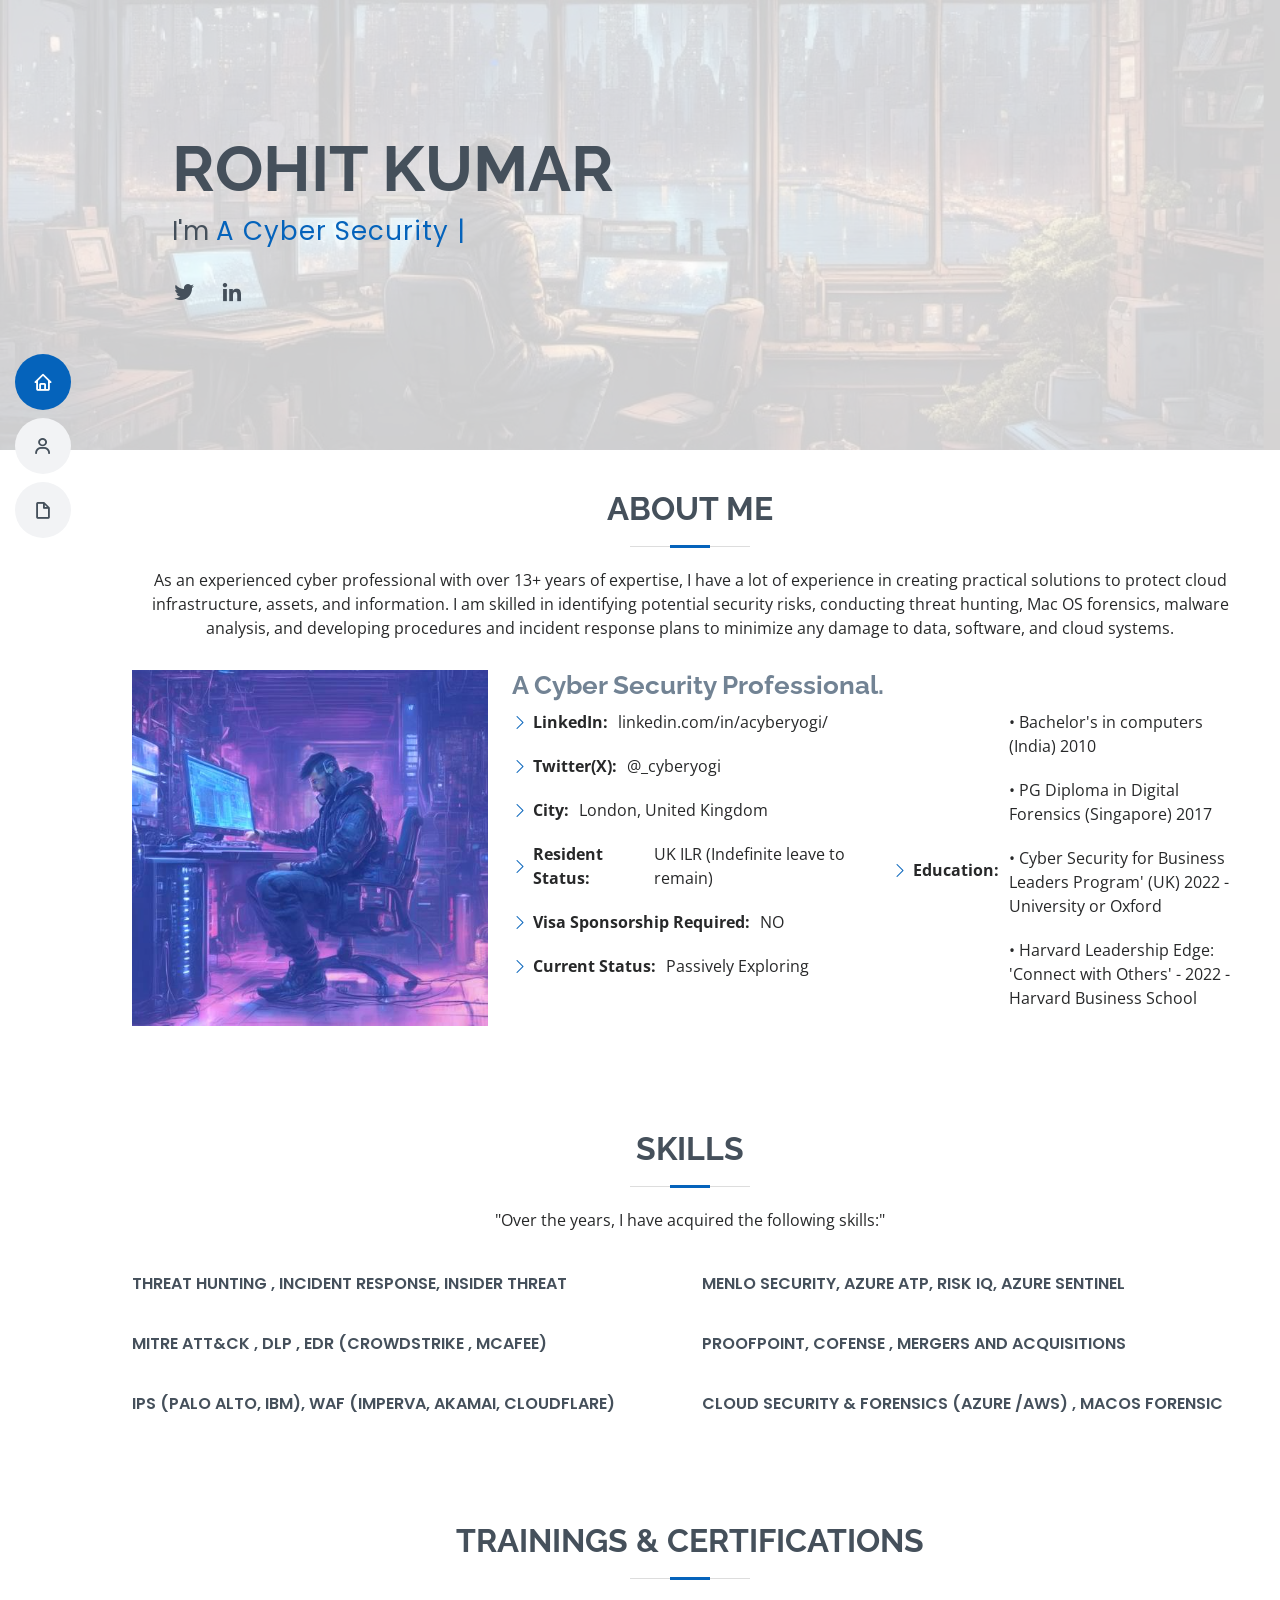
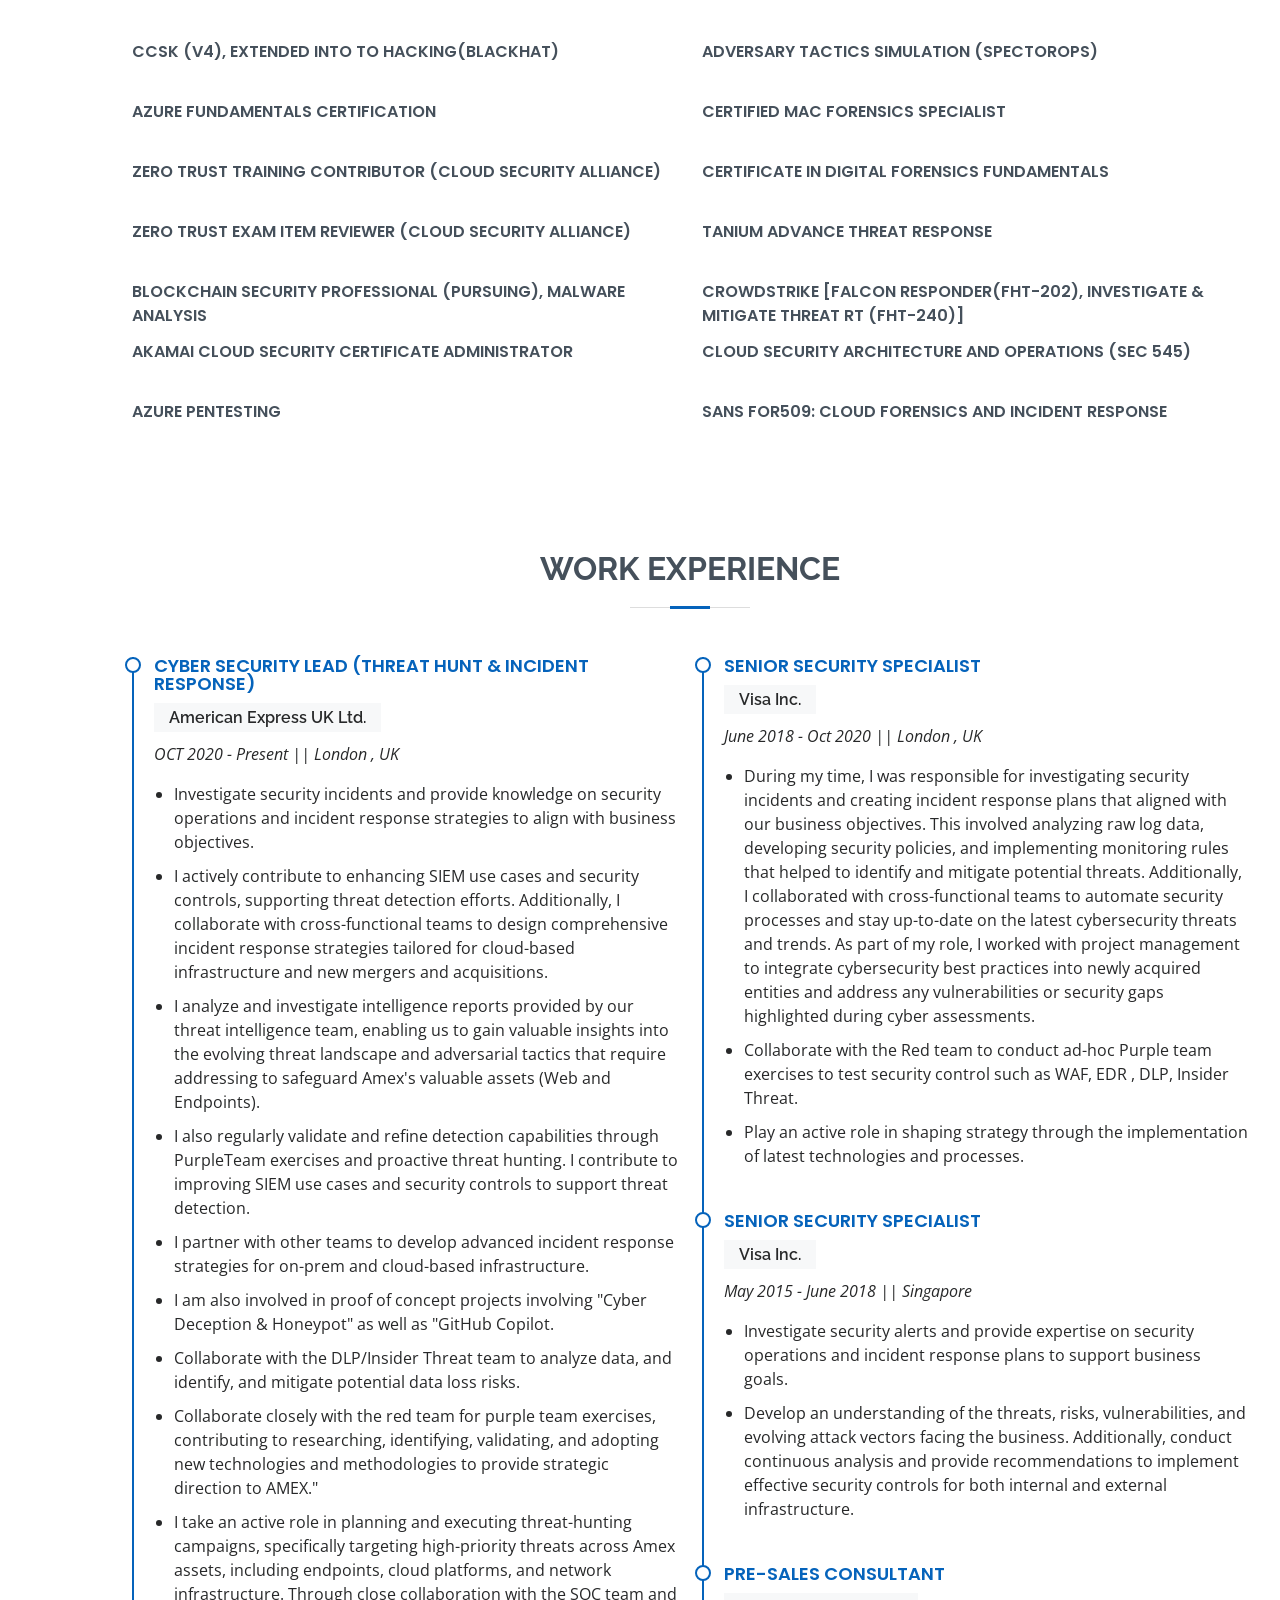
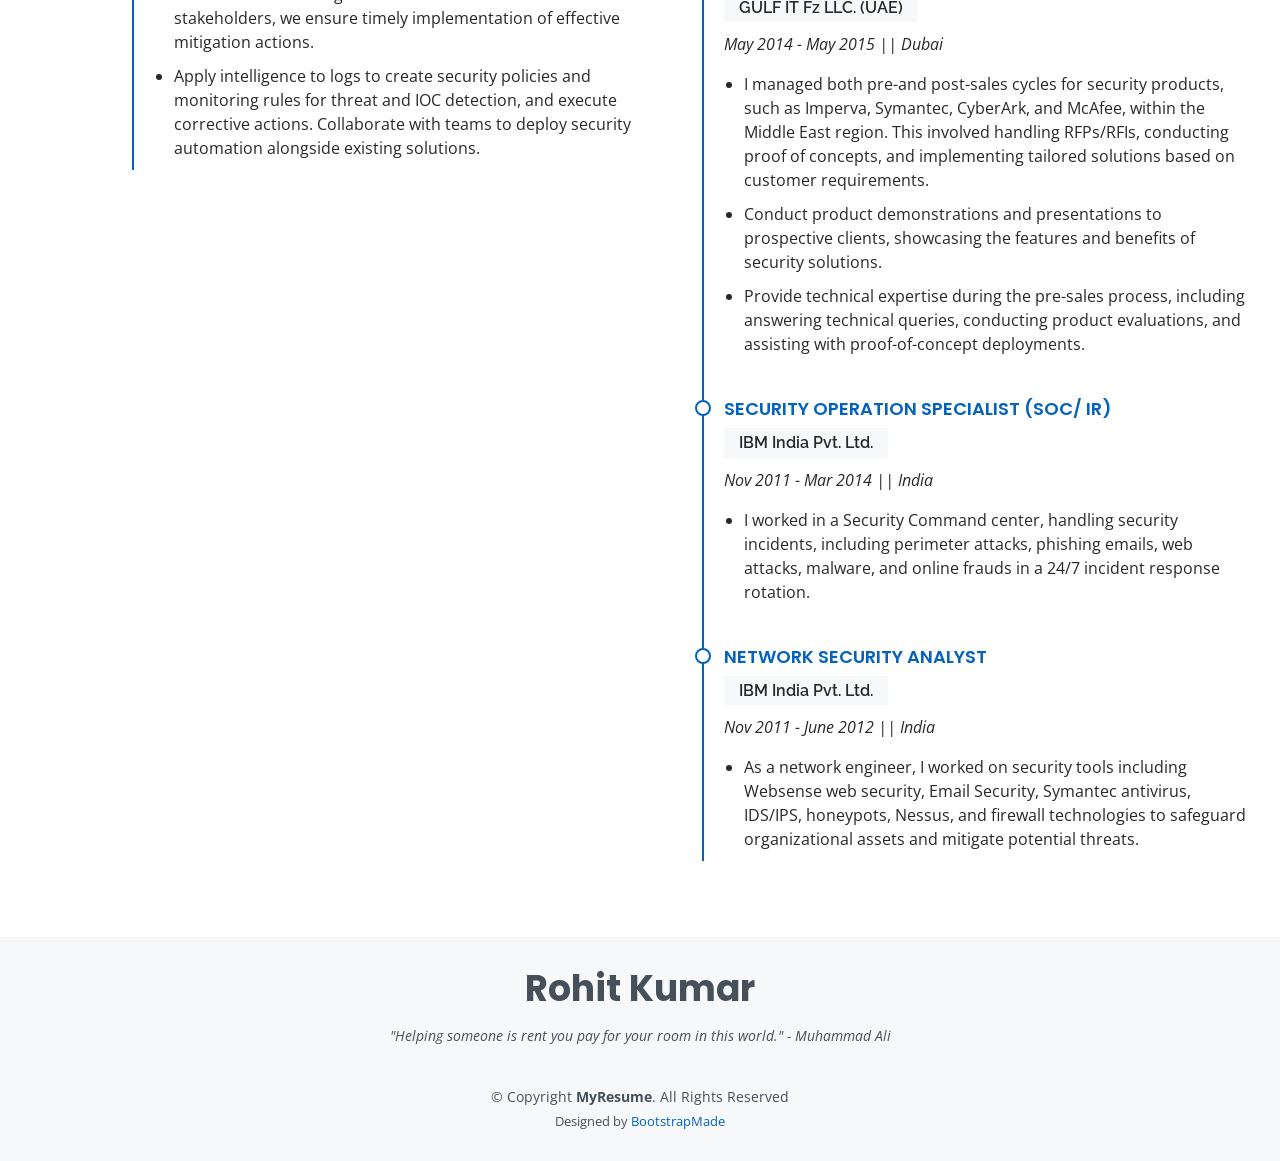
==== index.html @ 9714bd72 "Update index.html" ====
<!DOCTYPE html>
<html lang="en">

<head>
  <meta charset="utf-8">
  <meta content="width=device-width, initial-scale=1.0" name="viewport">

  <title>Rohit - Index</title>
  <meta content="" name="description">
  <meta content="" name="keywords">

  <!-- Favicons -->
  <link href="assets/img/favicon.png" rel="icon">
  <link href="assets/img/apple-touch-icon.png" rel="apple-touch-icon">

  <!-- Google Fonts -->
  <link href="https://fonts.googleapis.com/css?family=Open+Sans:300,300i,400,400i,600,600i,700,700i|Raleway:300,300i,400,400i,500,500i,600,600i,700,700i|Poppins:300,300i,400,400i,500,500i,600,600i,700,700i" rel="stylesheet">

  <!-- Vendor CSS Files -->
  <link href="assets/vendor/aos/aos.css" rel="stylesheet">
  <link href="assets/vendor/bootstrap/css/bootstrap.min.css" rel="stylesheet">
  <link href="assets/vendor/bootstrap-icons/bootstrap-icons.css" rel="stylesheet">
  <link href="assets/vendor/boxicons/css/boxicons.min.css" rel="stylesheet">
  <link href="assets/vendor/glightbox/css/glightbox.min.css" rel="stylesheet">
  <link href="assets/vendor/swiper/swiper-bundle.min.css" rel="stylesheet">

  <!-- Template Main CSS File -->
  <link href="assets/css/style.css" rel="stylesheet">

  <!-- =======================================================
  * Template Name: MyResume
  * Updated: Jan 29 2024 with Bootstrap v5.3.2
  * Template URL: https://bootstrapmade.com/free-html-bootstrap-template-my-resume/
  * Author: BootstrapMade.com
  * License: https://bootstrapmade.com/license/
  ======================================================== -->
  
  <style>
    /* Custom CSS to reduce space between sections */
    .section {
      padding: 40px 0;
    }
  </style>
</head>

<body>

  <!-- ======= Mobile nav toggle button ======= -->
  <i class="bi bi-list mobile-nav-toggle d-lg-none"></i>
  <!-- ======= Header ======= -->
  <header id="header" class="d-flex flex-column justify-content-center">

    <nav id="navbar" class="navbar nav-menu">
      <ul>
        <li><a href="#hero" class="nav-link scrollto active"><i class="bx bx-home"></i> <span>Home</span></a></li>
        <li><a href="#about" class="nav-link scrollto"><i class="bx bx-user"></i> <span>About</span></a></li>
        <li><a href="#resume" class="nav-link scrollto"><i class="bx bx-file-blank"></i> <span>Resume</span></a></li>
      </ul>
    </nav><!-- .nav-menu -->

  </header><!-- End Header -->

  <!-- ======= Hero Section ======= -->
  <section id="hero" class="d-flex flex-column justify-content-center">
    <div class="container" data-aos="zoom-in" data-aos-delay="100">
      <h1>ROHIT KUMAR</h1>
      <p>I'm <span class="typed" data-typed-items="A Cyber Security Professional,An Avid Traveller, A Photographer"></span></p>
      <div class="social-links">
        <a href="https://twitter.com/_cyberyogi" class="twitter"><i class="bx bxl-twitter"></i></a>
        <a href="https://www.linkedin.com/in/acyberyogi" class="linkedin"><i class="bx bxl-linkedin"></i></a>
      </div>
    </div>
  </section><!-- End Hero -->

  <main id="main">
    <!-- ======= About Section ======= -->
    <section id="about" class="about section">
      <div class="container" data-aos="fade-up">
        <div class="section-title">
          <h2>About Me</h2>
          <p>As an experienced cyber professional with over 13+ years of expertise, I have a lot of experience in creating practical solutions to protect cloud infrastructure, assets, and information. I am skilled in identifying potential security risks, conducting threat hunting, Mac OS forensics, malware analysis, and developing procedures and incident response plans to minimize any damage to data, software, and cloud systems.</p>
        </div>
        <div class="row">
          <div class="col-lg-4">
            <img src="assets/img/profile-img.jpg" class="img-fluid" alt="">
          </div>
          <div class="col-lg-8 pt-4 pt-lg-0 content">
            <h3>A Cyber Security Professional.</h3>
            <div class="row">
              <div class="col-lg-6">
                <ul>
                  <li><i class="bi bi-chevron-right"></i> <strong>LinkedIn:</strong> <span>linkedin.com/in/acyberyogi/</span></li>
                  <li><i class="bi bi-chevron-right"></i> <strong>Twitter(X):</strong> <span>@_cyberyogi</span></li>
                  <li><i class="bi bi-chevron-right"></i> <strong>City:</strong> <span>London, United Kingdom</span></li>
                  <li><i class="bi bi-chevron-right"></i> <strong>Resident Status:</strong> <span>UK ILR (Indefinite leave to remain) </span></li>
                  <li><i class="bi bi-chevron-right"></i> <strong>Visa Sponsorship Required:</strong> <span>NO</span></li>
                  <li><i class="bi bi-chevron-right"></i> <strong>Current Status:</strong> <span>Passively Exploring</span></li>
                </ul>
              </div>
              <div class="col-lg-6">
                <ul>
                  <li>
                    <i class="bi bi-chevron-right"></i> <strong> Education: </strong>
                    <ul style="list-style-type: none; padding-left: 0;">
                      <li>&#8226; Bachelor's in computers (India) 2010</li>
                      <li>&#8226; PG Diploma in Digital Forensics (Singapore) 2017 </li>
                      <li>&#8226; Cyber Security for Business Leaders Program' (UK) 2022 - University or Oxford </li>
                      <li>&#8226; Harvard Leadership Edge: 'Connect with Others' - 2022 - Harvard Business School </li>
                    </ul>
                  </li>
                </ul>
              </div>
            </div>
          </div>
        </div>
      </div>
    </section>
    <!-- End About Section -->

    <!-- ======= Skills Section ======= -->
    <section id="skills" class="skills section-bg section">
      <div class="container" data-aos="fade-up">
        <div class="section-title">
          <h2>Skills</h2>
          <p>"Over the years, I have acquired the following skills:"</p>
        </div>
        <div class="row skills-content">
          <div class="col-lg-6">
            <div class="progress">
              <span class="skill" style="font-size: 16px;">Threat Hunting , Incident Response, Insider Threat </span>
              <div class="progress-bar-wrap"></div>
            </div>
            <div class="progress">
              <span class="skill" style="font-size: 16px;">MITRE ATT&CK , DLP , EDR (Crowdstrike , Mcafee) </span>
              <div class="progress-bar-wrap"></div>
            </div>
            <div class="progress">
              <span class="skill" style="font-size: 16px;">IPS (Palo Alto, IBM), WAF (Imperva, Akamai, Cloudflare) </span>
              <div class="progress-bar-wrap"></div>
            </div>
          </div>
          <div class="col-lg-6">
            <div class="progress">
              <span class="skill" style="font-size: 16px;">Menlo Security, AZURE ATP, RISK IQ, Azure Sentinel</span>
              <div class="progress-bar-wrap"></div>
            </div>
            <div class="progress">
              <span class="skill" style="font-size: 16px;"> ProofPoint, Cofense , Mergers and Acquisitions</span>
              <div class="progress-bar-wrap"></div>
            </div>
            <div class="progress">
              <span class="skill" style="font-size: 16px;">Cloud Security & Forensics (AZURE /AWS) , MacOS Forensic </span>
              <div class="progress-bar-wrap"></div>
            </div>
          </div>
        </div>
      </div>
    </section>
    <!-- End Skills Section -->

    <!-- ======= Trainings Section ======= -->
    <section id="trainings" class="skills section-bg section">
      <div class="container" data-aos="fade-up">
        <div class="section-title">
          <h2>Trainings & Certifications</h2>
        </div>
        <div class="row skills-content">
          <div class="col-lg-6">
            <div class="progress">
              <span class="skill" style="font-size: 16px;">CCSK (V4),  EXtended Into to Hacking(Blackhat)</span>
              <div class="progress-bar-wrap"></div>
            </div>
            <div class="progress">
              <span class="skill" style="font-size: 16px;">Azure Fundamentals certification</span>
              <div class="progress-bar-wrap"></div>
            </div>
            <div class="progress">
              <span class="skill" style="font-size: 16px;">Zero Trust Training contributor (Cloud security alliance)</span>
              <div class="progress-bar-wrap"></div>
            </div>
            <div class="progress">
              <span class="skill" style="font-size: 16px;">Zero Trust Exam Item Reviewer (Cloud security alliance)</span>
              <div class="progress-bar-wrap"></div>
            </div>
            <div class="progress">
              <span class="skill" style="font-size: 16px;">Blockchain Security Professional (Pursuing), Malware Analysis  </span>
              <div class="progress-bar-wrap"></div>
            </div>
            <div class="progress">
              <span class="skill" style="font-size: 16px;">Akamai cloud security certificate Administrator</span>
              <div class="progress-bar-wrap"></div>
            </div>
            <div class="progress">
              <span class="skill" style="font-size: 16px;">Azure Pentesting</span>
              <div class="progress-bar-wrap"></div>
            </div>
          </div>
          <div class="col-lg-6">
            <div class="progress">
              <span class="skill" style="font-size: 16px;"> Adversary Tactics Simulation (SpectorOps)</span>
              <div class="progress-bar-wrap"></div>
            </div>
            <div class="progress">
              <span class="skill" style="font-size: 16px;"> Certified MAC Forensics Specialist </span>
              <div class="progress-bar-wrap"></div>
            </div>
            <div class="progress">
              <span class="skill" style="font-size: 16px;">Certificate in Digital Forensics Fundamentals</span>
              <div class="progress-bar-wrap"></div>
            </div>
            <div class="progress">
              <span class="skill" style="font-size: 16px;">Tanium Advance Threat Response</span>
              <div class="progress-bar-wrap"></div>
            </div>
            <div class="progress">
              <span class="skill" style="font-size: 16px;">CROWDSTRIKE [Falcon Responder(FHT-202), Investigate & mitigate Threat RT (FHT-240)]</span>
              <div class="progress-bar-wrap"></div>
            </div>
            <div class="progress">
              <span class="skill" style="font-size: 16px;">Cloud Security Architecture and Operations (SEC 545)</span>
              <div class="progress-bar-wrap"></div>
            </div>
            <div class="progress">
              <span class="skill" style="font-size: 16px;">SANS FOR509: Cloud Forensics and Incident Response</span>
              <div class="progress-bar-wrap"></div>
            </div>
          </div>
        </div>
      </div>
    </section>
    <!-- End Trainings Section -->

    <!-- ======= Work Experience Section ======= -->
<section id="resume" class="resume">
  <div class="container" data-aos="fade-up">
    <div class="section-title">
      <h2>Work Experience</h2>
    </div>
    <div class="row">
      <div class="col-lg-6">
        <div class="resume-item pb-0">
          <h4>Cyber Security Lead (Threat Hunt & Incident Response)</h4>
          <h5>American Express UK Ltd.</h5>
          <p><em>OCT 2020 - Present || London , UK </em></p>
          <ul>
            <li>Investigate security incidents and provide knowledge on security operations and incident response strategies to align with business objectives.</li>
            <li>I actively contribute to enhancing SIEM use cases and security controls, supporting threat detection efforts. Additionally, I collaborate with cross-functional teams to design comprehensive incident response strategies tailored for cloud-based infrastructure and new mergers and acquisitions.</li>
            <li>I analyze and investigate intelligence reports provided by our threat intelligence team, enabling us to gain valuable insights into the evolving threat landscape and adversarial tactics that require addressing to safeguard Amex's valuable assets (Web and Endpoints).</li>
            <li>I also regularly validate and refine detection capabilities through PurpleTeam exercises and proactive threat hunting. I contribute to improving SIEM use cases and security controls to support threat detection.</li>
            <li>I partner with other teams to develop advanced incident response strategies for on-prem and cloud-based infrastructure.</li>
            <li>I am also involved in proof of concept projects involving "Cyber Deception & Honeypot" as well as "GitHub Copilot.</li>
            <li>Collaborate with the DLP/Insider Threat team to analyze data, and identify, and mitigate potential data loss risks.</li>
            <li>Collaborate closely with the red team for purple team exercises, contributing to researching, identifying, validating, and adopting new technologies and methodologies to provide strategic direction to AMEX."</li>  
            <li>I take an active role in planning and executing threat-hunting campaigns, specifically targeting high-priority threats across Amex assets, including endpoints, cloud platforms, and network infrastructure. Through close collaboration with the SOC team and stakeholders, we ensure timely implementation of effective mitigation actions.</li>
            <li>Apply intelligence to logs to create security policies and monitoring rules for threat and IOC detection, and execute corrective actions. Collaborate with teams to deploy security automation alongside existing solutions.</li> 
          </ul>
        </div>
      </div>
      <div class="col-lg-6">
        <div class="resume-item">
          <h4>Senior Security Specialist</h4>
          <h5>Visa Inc. </h5>
          <p><em>June 2018 - Oct 2020 || London , UK </em></p>
          <ul>
            <li>During my time, I was responsible for investigating security incidents and creating incident response plans that aligned with our business objectives. This involved analyzing raw log data, developing security policies, and implementing monitoring rules that helped to identify and mitigate potential threats. Additionally, I collaborated with cross-functional teams to automate security processes and stay up-to-date on the latest cybersecurity threats and trends. As part of my role, I worked with project management to integrate cybersecurity best practices into newly acquired entities and address any vulnerabilities or security gaps highlighted during cyber assessments.</li>
          <li> Collaborate with the Red team to conduct ad-hoc Purple team exercises to test security control such as WAF, EDR , DLP, Insider Threat.</li>
          <li> Play an active role in shaping strategy through the implementation of latest technologies and processes.</li>
          </ul>
        </div>
        <div class="resume-item">
          <h4>Senior Security Specialist</h4>
          <h5>Visa Inc. </h5>
          <p><em>May 2015 - June 2018 || Singapore </em></p>
          <ul>
            <li>Investigate security alerts and provide expertise on security operations and incident response plans to support business goals.</li>
            <li>Develop an understanding of the threats, risks, vulnerabilities, and evolving attack vectors facing the business. Additionally, conduct continuous analysis and provide recommendations to implement effective security controls for both internal and external infrastructure.</li>
                     </ul>
        </div>
        <div class="resume-item">
          <h4>Pre-Sales consultant</h4>
          <h5>GULF IT Fz LLC. (UAE) </h5>
          <p><em>May 2014 - May 2015 || Dubai </em></p>
          <ul>
            <li>I managed both pre-and post-sales cycles for security products, such as Imperva, Symantec, CyberArk, and McAfee, within the Middle East region. This involved handling RFPs/RFIs, conducting proof of concepts, and implementing tailored solutions based on customer requirements.</li>
            <li> Conduct product demonstrations and presentations to prospective clients, showcasing the features and benefits of security solutions.</li>
            <li> Provide technical expertise during the pre-sales process, including answering technical queries, conducting product evaluations, and assisting with proof-of-concept deployments.</li>
          </ul>
        </div>
        <div class="resume-item">
          <h4>Security Operation Specialist (SOC/ IR)</h4>
          <h5>IBM India Pvt. Ltd. </h5>
          <p><em>Nov 2011 - Mar 2014 || India </em></p>
          <ul>
            <li>I worked in a Security Command center, handling security incidents, including perimeter attacks, phishing emails, web attacks, malware, and online frauds in a 24/7 incident response rotation. </li>
          </ul>
        </div>
        <div class="resume-item">
          <h4>Network Security Analyst</h4>
          <h5>IBM India Pvt. Ltd. </h5>
          <p><em>Nov 2011 - June 2012 || India </em></p>
          <ul>
            <li>As a network engineer, I worked on security tools including Websense web security, Email Security, Symantec antivirus, IDS/IPS, honeypots, Nessus, and firewall technologies to safeguard organizational assets and mitigate potential threats.</li>
          </ul>
        </div>
      </div>
    </div>
  </div>
</section><!-- End Resume Section -->




  </main>

  <!-- ======= Footer ======= -->
  <footer id="footer">
    <div class="container">
      <h3>Rohit Kumar</h3>
      <p>"Helping someone is rent you pay for your room in this world." - Muhammad Ali</p>
      <div class="copyright">
        &copy; Copyright <strong><span>MyResume</span></strong>. All Rights Reserved
      </div>
      <div class="credits">
        <!-- All the links in the footer should remain intact. -->
        <!-- You can delete the links only if you purchased the pro version. -->
        <!-- Licensing information: [license-url] -->
        <!-- Purchase the pro version with working PHP/AJAX contact form: https://bootstrapmade.com/free-html-bootstrap-template-my-resume/ -->
        Designed by <a href="https://bootstrapmade.com/">BootstrapMade</a>
      </div>
    </div>
  </footer><!-- End Footer -->

  <div id="preloader"></div>
  <a href="#" class="back-to-top d-flex align-items-center justify-content-center"><i class="bi bi-arrow-up-short"></i></a>

  <!-- Vendor JS Files -->
  <script src="assets/vendor/purecounter/purecounter_vanilla.js"></script>
  <script src="assets/vendor/aos/aos.js"></script>
  <script src="assets/vendor/bootstrap/js/bootstrap.bundle.min.js"></script>
  <script src="assets/vendor/glightbox/js/glightbox.min.js"></script>
  <script src="assets/vendor/isotope-layout/isotope.pkgd.min.js"></script>
  <script src="assets/vendor/swiper/swiper-bundle.min.js"></script>
  <script src="assets/vendor/typed.js/typed.umd.js"></script>
  <script src="assets/vendor/waypoints/noframework.waypoints.js"></script>
  <script src="assets/vendor/php-email-form/validate.js"></script>

  <!-- Template Main JS File -->
  <script src="assets/js/main.js"></script>

</body>

</html>
---- assets/css/style.css ----
/**
* Template Name: MyResume
* Updated: Jan 29 2024 with Bootstrap v5.3.2
* Template URL: https://bootstrapmade.com/free-html-bootstrap-template-my-resume/
* Author: BootstrapMade.com
* License: https://bootstrapmade.com/license/
*/

/*--------------------------------------------------------------
# General
--------------------------------------------------------------*/
body {
  font-family: "Open Sans", sans-serif;
  color: #272829;
}

a {
  color: #0563bb;
  text-decoration: none;
}

a:hover {
  color: #067ded;
  text-decoration: none;
}

h1,
h2,
h3,
h4,
h5,
h6 {
  font-family: "Raleway", sans-serif;
}

/*--------------------------------------------------------------
# Back to top button
--------------------------------------------------------------*/
.back-to-top {
  position: fixed;
  visibility: hidden;
  opacity: 0;
  right: 15px;
  bottom: 15px;
  z-index: 996;
  background: #0563bb;
  width: 40px;
  height: 40px;
  border-radius: 50px;
  transition: all 0.4s;
}

.back-to-top i {
  font-size: 28px;
  color: #fff;
  line-height: 0;
}

.back-to-top:hover {
  background: #0678e3;
  color: #fff;
}

.back-to-top.active {
  visibility: visible;
  opacity: 1;
}

/*--------------------------------------------------------------
# Preloader
--------------------------------------------------------------*/
#preloader {
  position: fixed;
  top: 0;
  left: 0;
  right: 0;
  bottom: 0;
  z-index: 9999;
  overflow: hidden;
  background: #fff;
}

#preloader:before {
  content: "";
  position: fixed;
  top: calc(50% - 30px);
  left: calc(50% - 30px);
  border: 6px solid #0563bb;
  border-top-color: #fff;
  border-bottom-color: #fff;
  border-radius: 50%;
  width: 60px;
  height: 60px;
  animation: animate-preloader 1s linear infinite;
}

@keyframes animate-preloader {
  0% {
    transform: rotate(0deg);
  }

  100% {
    transform: rotate(360deg);
  }
}

/*--------------------------------------------------------------
# Disable aos animation delay on mobile devices
--------------------------------------------------------------*/
@media screen and (max-width: 768px) {
  [data-aos-delay] {
    transition-delay: 0 !important;
  }
}

/*--------------------------------------------------------------
# Header
--------------------------------------------------------------*/
#header {
  position: fixed;
  top: 0;
  left: 0;
  bottom: 0;
  z-index: 9997;
  transition: all 0.5s;
  padding: 15px;
  overflow-y: auto;
}

@media (max-width: 991px) {
  #header {
    width: 300px;
    background: #fff;
    border-right: 1px solid #e6e9ec;
    left: -300px;
  }
}

@media (min-width: 991px) {
  #main {
    margin-left: 100px;
  }
}

/*--------------------------------------------------------------
# Navigation Menu
--------------------------------------------------------------*/
/**
* Desktop Navigation 
*/
.nav-menu {
  padding: 0;
  display: block;
}

.nav-menu * {
  margin: 0;
  padding: 0;
  list-style: none;
}

.nav-menu>ul>li {
  position: relative;
  white-space: nowrap;
}

.nav-menu a,
.nav-menu a:focus {
  display: flex;
  align-items: center;
  color: #45505b;
  padding: 10px 18px;
  margin-bottom: 8px;
  transition: 0.3s;
  font-size: 15px;
  border-radius: 50px;
  background: #f2f3f5;
  height: 56px;
  width: 100%;
  overflow: hidden;
  transition: 0.3s;
}

.nav-menu a i,
.nav-menu a:focus i {
  font-size: 20px;
}

.nav-menu a span,
.nav-menu a:focus span {
  padding: 0 5px 0 7px;
  color: #45505b;
}

@media (min-width: 992px) {

  .nav-menu a,
  .nav-menu a:focus {
    width: 56px;
  }

  .nav-menu a span,
  .nav-menu a:focus span {
    display: none;
    color: #fff;
  }
}

.nav-menu a:hover,
.nav-menu .active,
.nav-menu .active:focus,
.nav-menu li:hover>a {
  color: #fff;
  background: #0563bb;
}

.nav-menu a:hover span,
.nav-menu .active span,
.nav-menu .active:focus span,
.nav-menu li:hover>a span {
  color: #fff;
}

.nav-menu a:hover,
.nav-menu li:hover>a {
  width: 100%;
  color: #fff;
}

.nav-menu a:hover span,
.nav-menu li:hover>a span {
  display: block;
}

/**
* Mobile Navigation 
*/
.mobile-nav-toggle {
  position: fixed;
  right: 10px;
  top: 10px;
  z-index: 9998;
  border: 0;
  background: none;
  font-size: 28px;
  transition: all 0.4s;
  outline: none !important;
  line-height: 0;
  cursor: pointer;
  border-radius: 50px;
  padding: 5px;
}

.mobile-nav-toggle i {
  color: #45505b;
}

.mobile-nav-active {
  overflow: hidden;
}

.mobile-nav-active #header {
  left: 0;
}

.mobile-nav-active .mobile-nav-toggle {
  color: #fff;
  background-color: #0563bb;
}

/*--------------------------------------------------------------
# Hero Section
--------------------------------------------------------------*/
#hero {
  width: 100%;
  height: 50vh;
  background: url("../img/hero-bg.jpg") top right no-repeat;
  background-size: cover;
  position: relative;
}

@media (min-width: 992px) {
  #hero {
    padding-left: 160px;
  }
}

#hero:before {
  content: "";
  background: rgba(255, 255, 255, 0.8);
  position: absolute;
  bottom: 0;
  top: 0;
  left: 0;
  right: 0;
}

#hero h1 {
  margin: 0;
  font-size: 64px;
  font-weight: 700;
  line-height: 56px;
  color: #45505b;
}

#hero p {
  color: #45505b;
  margin: 15px 0 0 0;
  font-size: 26px;
  font-family: "Poppins", sans-serif;
}

#hero p span {
  color: #0563bb;
  letter-spacing: 1px;
}

#hero .social-links {
  margin-top: 30px;
}

#hero .social-links a {
  font-size: 24px;
  display: inline-block;
  color: #45505b;
  line-height: 1;
  margin-right: 20px;
  transition: 0.3s;
}

#hero .social-links a:hover {
  color: #0563bb;
}

@media (max-width: 992px) {
  #hero {
    text-align: center;
  }

  #hero h1 {
    font-size: 32px;
    line-height: 36px;
  }

  #hero p {
    margin-top: 10px;
    font-size: 20px;
    line-height: 24px;
  }
}

/*--------------------------------------------------------------
# Sections General
--------------------------------------------------------------*/
section {
  padding: 60px 0;
  overflow: hidden;
}

.section-title {
  text-align: center;
  padding-bottom: 30px;
}

.section-title h2 {
  font-size: 32px;
  font-weight: bold;
  text-transform: uppercase;
  margin-bottom: 20px;
  padding-bottom: 20px;
  position: relative;
  color: #45505b;
}

.section-title h2::before {
  content: "";
  position: absolute;
  display: block;
  width: 120px;
  height: 1px;
  background: #ddd;
  bottom: 1px;
  left: calc(50% - 60px);
}

.section-title h2::after {
  content: "";
  position: absolute;
  display: block;
  width: 40px;
  height: 3px;
  background: #0563bb;
  bottom: 0;
  left: calc(50% - 20px);
}

.section-title p {
  margin-bottom: 0;
}

/*--------------------------------------------------------------
# About
--------------------------------------------------------------*/
.about .content h3 {
  font-weight: 700;
  font-size: 26px;
  color: #728394;
}

.about .content ul {
  list-style: none;
  padding: 0;
}

.about .content ul li {
  margin-bottom: 20px;
  display: flex;
  align-items: center;
}

.about .content ul strong {
  margin-right: 10px;
}

.about .content ul i {
  font-size: 16px;
  margin-right: 5px;
  color: #0563bb;
  line-height: 0;
}

.about .content p:last-child {
  margin-bottom: 0;
}

/*--------------------------------------------------------------
# Facts
--------------------------------------------------------------*/
.facts .count-box {
  padding: 30px 30px 25px 30px;
  margin-top: 30px;
  width: 100%;
  position: relative;
  text-align: center;
  background: #fff;
}

.facts .count-box i {
  position: absolute;
  top: -25px;
  left: 50%;
  transform: translateX(-50%);
  font-size: 24px;
  background: #0563bb;
  color: #fff;
  border-radius: 50px;
  display: inline-flex;
  align-items: center;
  justify-content: center;
  width: 48px;
  height: 48px;
}

.facts .count-box span {
  font-size: 36px;
  display: block;
  font-weight: 600;
  color: #011426;
}

.facts .count-box p {
  padding: 0;
  margin: 0;
  font-family: "Raleway", sans-serif;
  font-size: 14px;
}

/*--------------------------------------------------------------
# Akills
--------------------------------------------------------------*/
.skills .progress {
  height: 60px;
  display: block;
  background: none;
  border-radius: 0;
}

.skills .progress .skill {
  padding: 10px 0;
  margin: 0;
  text-transform: uppercase;
  display: block;
  font-weight: 600;
  font-family: "Poppins", sans-serif;
  color: #45505b;
}

.skills .progress .skill .val {
  float: right;
  font-style: normal;
}

.skills .progress-bar-wrap {
  background: #f2f3f5;
}

.skills .progress-bar {
  width: 1px;
  height: 10px;
  transition: 0.9s;
  background-color: #0563bb;
}

/*--------------------------------------------------------------
# Resume
--------------------------------------------------------------*/
.resume .resume-title {
  font-size: 26px;
  font-weight: 700;
  margin-top: 20px;
  margin-bottom: 20px;
  color: #45505b;
}

.resume .resume-item {
  padding: 0 0 20px 20px;
  margin-top: -2px;
  border-left: 2px solid #0563bb;
  position: relative;
}

.resume .resume-item h4 {
  line-height: 18px;
  font-size: 18px;
  font-weight: 600;
  text-transform: uppercase;
  font-family: "Poppins", sans-serif;
  color: #0563bb;
  margin-bottom: 10px;
}

.resume .resume-item h5 {
  font-size: 16px;
  background: #f7f8f9;
  padding: 5px 15px;
  display: inline-block;
  font-weight: 600;
  margin-bottom: 10px;
}

.resume .resume-item ul {
  padding-left: 20px;
}

.resume .resume-item ul li {
  padding-bottom: 10px;
}

.resume .resume-item:last-child {
  padding-bottom: 0;
}

.resume .resume-item::before {
  content: "";
  position: absolute;
  width: 16px;
  height: 16px;
  border-radius: 50px;
  left: -9px;
  top: 0;
  background: #fff;
  border: 2px solid #0563bb;
}

/*--------------------------------------------------------------
# Portfolio
--------------------------------------------------------------*/
.portfolio .portfolio-item {
  margin-bottom: 30px;
}

.portfolio #portfolio-flters {
  padding: 0;
  margin: 0 auto 25px auto;
  list-style: none;
  text-align: center;
  background: #fff;
  border-radius: 50px;
  padding: 2px 15px;
}

.portfolio #portfolio-flters li {
  cursor: pointer;
  display: inline-block;
  padding: 10px 15px;
  font-size: 14px;
  font-weight: 600;
  line-height: 1;
  text-transform: uppercase;
  color: #272829;
  margin-bottom: 5px;
  transition: all 0.3s ease-in-out;
}

.portfolio #portfolio-flters li:hover,
.portfolio #portfolio-flters li.filter-active {
  color: #0563bb;
}

.portfolio #portfolio-flters li:last-child {
  margin-right: 0;
}

.portfolio .portfolio-wrap {
  transition: 0.3s;
  position: relative;
  overflow: hidden;
  z-index: 1;
  background: rgba(69, 80, 91, 0.8);
}

.portfolio .portfolio-wrap::before {
  content: "";
  background: rgba(255, 255, 255, 0.7);
  position: absolute;
  left: 30px;
  right: 30px;
  top: 30px;
  bottom: 30px;
  transition: all ease-in-out 0.3s;
  z-index: 2;
  opacity: 0;
}

.portfolio .portfolio-wrap .portfolio-info {
  opacity: 0;
  position: absolute;
  top: 0;
  left: 0;
  right: 0;
  bottom: 0;
  text-align: center;
  z-index: 3;
  transition: all ease-in-out 0.3s;
  display: flex;
  flex-direction: column;
  justify-content: center;
  align-items: center;
}

.portfolio .portfolio-wrap .portfolio-info::before {
  display: block;
  content: "";
  width: 48px;
  height: 48px;
  position: absolute;
  top: 35px;
  left: 35px;
  border-top: 3px solid #d7dce1;
  border-left: 3px solid #d7dce1;
  transition: all 0.5s ease 0s;
  z-index: 9994;
}

.portfolio .portfolio-wrap .portfolio-info::after {
  display: block;
  content: "";
  width: 48px;
  height: 48px;
  position: absolute;
  bottom: 35px;
  right: 35px;
  border-bottom: 3px solid #d7dce1;
  border-right: 3px solid #d7dce1;
  transition: all 0.5s ease 0s;
  z-index: 9994;
}

.portfolio .portfolio-wrap .portfolio-info h4 {
  font-size: 20px;
  color: #45505b;
  font-weight: 600;
}

.portfolio .portfolio-wrap .portfolio-info p {
  color: #45505b;
  font-size: 14px;
  text-transform: uppercase;
  padding: 0;
  margin: 0;
}

.portfolio .portfolio-wrap .portfolio-links {
  text-align: center;
  z-index: 4;
}

.portfolio .portfolio-wrap .portfolio-links a {
  color: #45505b;
  margin: 0 2px;
  font-size: 28px;
  display: inline-block;
  transition: 0.3s;
}

.portfolio .portfolio-wrap .portfolio-links a:hover {
  color: #148af9;
}

.portfolio .portfolio-wrap:hover::before {
  top: 0;
  left: 0;
  right: 0;
  bottom: 0;
  opacity: 1;
}

.portfolio .portfolio-wrap:hover .portfolio-info {
  opacity: 1;
}

.portfolio .portfolio-wrap:hover .portfolio-info::before {
  top: 15px;
  left: 15px;
}

.portfolio .portfolio-wrap:hover .portfolio-info::after {
  bottom: 15px;
  right: 15px;
}

/*--------------------------------------------------------------
# Portfolio Details
--------------------------------------------------------------*/
.portfolio-details {
  padding-top: 40px;
}

.portfolio-details .portfolio-details-slider img {
  width: 100%;
}

.portfolio-details .portfolio-details-slider .swiper-pagination {
  margin-top: 20px;
  position: relative;
}

.portfolio-details .portfolio-details-slider .swiper-pagination .swiper-pagination-bullet {
  width: 12px;
  height: 12px;
  background-color: #fff;
  opacity: 1;
  border: 1px solid #0563bb;
}

.portfolio-details .portfolio-details-slider .swiper-pagination .swiper-pagination-bullet-active {
  background-color: #0563bb;
}

.portfolio-details .portfolio-info {
  padding: 30px;
  box-shadow: 0px 0 30px rgba(69, 80, 91, 0.08);
}

.portfolio-details .portfolio-info h3 {
  font-size: 22px;
  font-weight: 700;
  margin-bottom: 20px;
  padding-bottom: 20px;
  border-bottom: 1px solid #eee;
}

.portfolio-details .portfolio-info ul {
  list-style: none;
  padding: 0;
  font-size: 15px;
}

.portfolio-details .portfolio-info ul li+li {
  margin-top: 10px;
}

.portfolio-details .portfolio-description {
  padding-top: 30px;
}

.portfolio-details .portfolio-description h2 {
  font-size: 26px;
  font-weight: 700;
  margin-bottom: 20px;
}

.portfolio-details .portfolio-description p {
  padding: 0;
}

/*--------------------------------------------------------------
# Services
--------------------------------------------------------------*/
.services .icon-box {
  text-align: center;
  padding: 70px 20px 80px 20px;
  transition: all ease-in-out 0.3s;
  background: #fff;
  box-shadow: 0px 5px 90px 0px rgba(110, 123, 131, 0.05);
}

.services .icon-box .icon {
  margin: 0 auto;
  width: 100px;
  height: 100px;
  display: flex;
  align-items: center;
  justify-content: center;
  transition: ease-in-out 0.3s;
  position: relative;
}

.services .icon-box .icon i {
  font-size: 36px;
  transition: 0.5s;
  position: relative;
}

.services .icon-box .icon svg {
  position: absolute;
  top: 0;
  left: 0;
}

.services .icon-box .icon svg path {
  transition: 0.5s;
  fill: #f5f5f5;
}

.services .icon-box h4 {
  font-weight: 600;
  margin: 10px 0 15px 0;
  font-size: 22px;
}

.services .icon-box h4 a {
  color: #45505b;
  transition: ease-in-out 0.3s;
}

.services .icon-box p {
  line-height: 24px;
  font-size: 14px;
  margin-bottom: 0;
}

.services .icon-box:hover {
  border-color: #fff;
  box-shadow: 0px 0 35px 0 rgba(0, 0, 0, 0.08);
}

.services .iconbox-blue i {
  color: #47aeff;
}

.services .iconbox-blue:hover .icon i {
  color: #fff;
}

.services .iconbox-blue:hover .icon path {
  fill: #47aeff;
}

.services .iconbox-orange i {
  color: #ffa76e;
}

.services .iconbox-orange:hover .icon i {
  color: #fff;
}

.services .iconbox-orange:hover .icon path {
  fill: #ffa76e;
}

.services .iconbox-pink i {
  color: #e80368;
}

.services .iconbox-pink:hover .icon i {
  color: #fff;
}

.services .iconbox-pink:hover .icon path {
  fill: #e80368;
}

.services .iconbox-yellow i {
  color: #ffbb2c;
}

.services .iconbox-yellow:hover .icon i {
  color: #fff;
}

.services .iconbox-yellow:hover .icon path {
  fill: #ffbb2c;
}

.services .iconbox-red i {
  color: #ff5828;
}

.services .iconbox-red:hover .icon i {
  color: #fff;
}

.services .iconbox-red:hover .icon path {
  fill: #ff5828;
}

.services .iconbox-teal i {
  color: #11dbcf;
}

.services .iconbox-teal:hover .icon i {
  color: #fff;
}

.services .iconbox-teal:hover .icon path {
  fill: #11dbcf;
}

/*--------------------------------------------------------------
# Testimonials
--------------------------------------------------------------*/
.testimonials .section-header {
  margin-bottom: 40px;
}

.testimonials .testimonials-carousel,
.testimonials .testimonials-slider {
  overflow: hidden;
}

.testimonials .testimonial-item {
  text-align: center;
}

.testimonials .testimonial-item .testimonial-img {
  width: 120px;
  border-radius: 50%;
  border: 4px solid #fff;
  margin: 0 auto;
}

.testimonials .testimonial-item h3 {
  font-size: 20px;
  font-weight: bold;
  margin: 10px 0 5px 0;
  color: #111;
}

.testimonials .testimonial-item h4 {
  font-size: 14px;
  color: #999;
  margin: 0 0 15px 0;
}

.testimonials .testimonial-item .quote-icon-left,
.testimonials .testimonial-item .quote-icon-right {
  color: #90c8fc;
  font-size: 26px;
}

.testimonials .testimonial-item .quote-icon-left {
  display: inline-block;
  left: -5px;
  position: relative;
}

.testimonials .testimonial-item .quote-icon-right {
  display: inline-block;
  right: -5px;
  position: relative;
  top: 10px;
}

.testimonials .testimonial-item p {
  font-style: italic;
  margin: 0 auto 15px auto;
}

.testimonials .swiper-pagination {
  margin-top: 20px;
  position: relative;
}

.testimonials .swiper-pagination .swiper-pagination-bullet {
  width: 12px;
  height: 12px;
  background-color: #fff;
  opacity: 1;
  border: 1px solid #0563bb;
}

.testimonials .swiper-pagination .swiper-pagination-bullet-active {
  background-color: #0563bb;
}

@media (min-width: 992px) {
  .testimonials .testimonial-item p {
    width: 80%;
  }
}

/*--------------------------------------------------------------
# Contact
--------------------------------------------------------------*/
.contact .info {
  width: 100%;
  background: #fff;
}

.contact .info i {
  font-size: 20px;
  color: #0563bb;
  float: left;
  width: 44px;
  height: 44px;
  background: #eef7ff;
  display: flex;
  justify-content: center;
  align-items: center;
  border-radius: 50px;
  transition: all 0.3s ease-in-out;
}

.contact .info h4 {
  padding: 0 0 0 60px;
  font-size: 22px;
  font-weight: 600;
  margin-bottom: 5px;
  color: #45505b;
}

.contact .info p {
  padding: 0 0 0 60px;
  margin-bottom: 0;
  font-size: 14px;
  color: #728394;
}

.contact .info .email,
.contact .info .phone {
  margin-top: 40px;
}

.contact .info .email:hover i,
.contact .info .address:hover i,
.contact .info .phone:hover i {
  background: #0563bb;
  color: #fff;
}

.contact .php-email-form {
  width: 100%;
  background: #fff;
}

.contact .php-email-form .form-group {
  padding-bottom: 8px;
}

.contact .php-email-form .error-message {
  display: none;
  color: #fff;
  background: #ed3c0d;
  text-align: left;
  padding: 15px;
  font-weight: 600;
}

.contact .php-email-form .error-message br+br {
  margin-top: 25px;
}

.contact .php-email-form .sent-message {
  display: none;
  color: #fff;
  background: #18d26e;
  text-align: center;
  padding: 15px;
  font-weight: 600;
}

.contact .php-email-form .loading {
  display: none;
  background: #fff;
  text-align: center;
  padding: 15px;
}

.contact .php-email-form .loading:before {
  content: "";
  display: inline-block;
  border-radius: 50%;
  width: 24px;
  height: 24px;
  margin: 0 10px -6px 0;
  border: 3px solid #18d26e;
  border-top-color: #eee;
  animation: animate-loading 1s linear infinite;
}

.contact .php-email-form input,
.contact .php-email-form textarea {
  border-radius: 4px;
  box-shadow: none;
  font-size: 14px;
}

.contact .php-email-form input[type=text],
.contact .php-email-form input[type=email] {
  height: 44px;
}

.contact .php-email-form textarea {
  padding: 10px 12px;
}

.contact .php-email-form button[type=submit] {
  background: #0563bb;
  border: 0;
  padding: 10px 35px;
  color: #fff;
  transition: 0.4s;
  border-radius: 50px;
}

.contact .php-email-form button[type=submit]:hover {
  background: #0678e3;
}

@keyframes animate-loading {
  0% {
    transform: rotate(0deg);
  }

  100% {
    transform: rotate(360deg);
  }
}

/*--------------------------------------------------------------
# Footer
--------------------------------------------------------------*/
#footer {
  background: #f7f8f9;
  color: #45505b;
  font-size: 14px;
  text-align: center;
  padding: 30px 0;
}

#footer h3 {
  font-size: 36px;
  font-weight: 700;
  position: relative;
  font-family: "Poppins", sans-serif;
  padding: 0;
  margin: 0 0 15px 0;
}

#footer p {
  font-size: 15;
  font-style: italic;
  padding: 0;
  margin: 0 0 40px 0;
}

#footer .social-links {
  margin: 0 0 40px 0;
}

#footer .social-links a {
  font-size: 18px;
  display: inline-block;
  background: #0563bb;
  color: #fff;
  line-height: 1;
  padding: 8px 0;
  margin-right: 4px;
  border-radius: 50%;
  text-align: center;
  width: 36px;
  height: 36px;
  transition: 0.3s;
}

#footer .social-links a:hover {
  background: #0678e3;
  color: #fff;
  text-decoration: none;
}

#footer .copyright {
  margin: 0 0 5px 0;
}

#footer .credits {
  font-size: 13px;
}
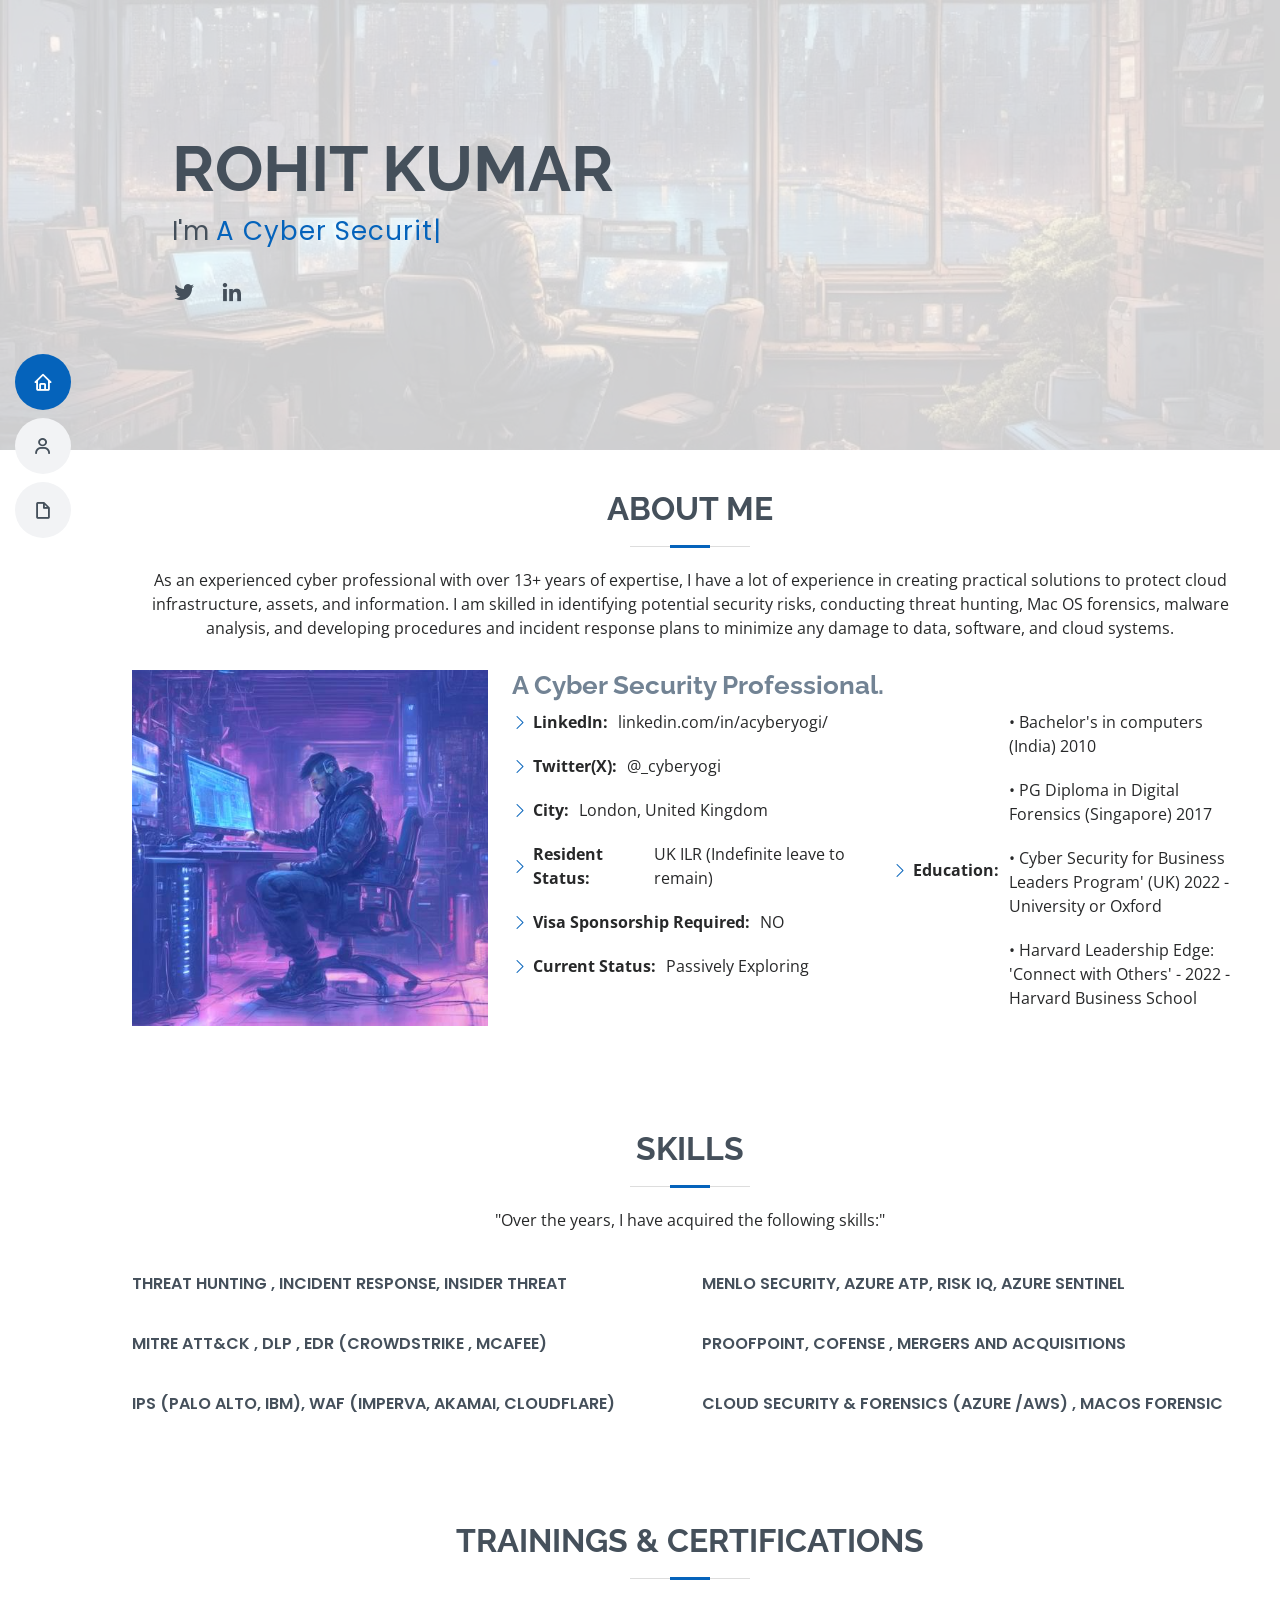
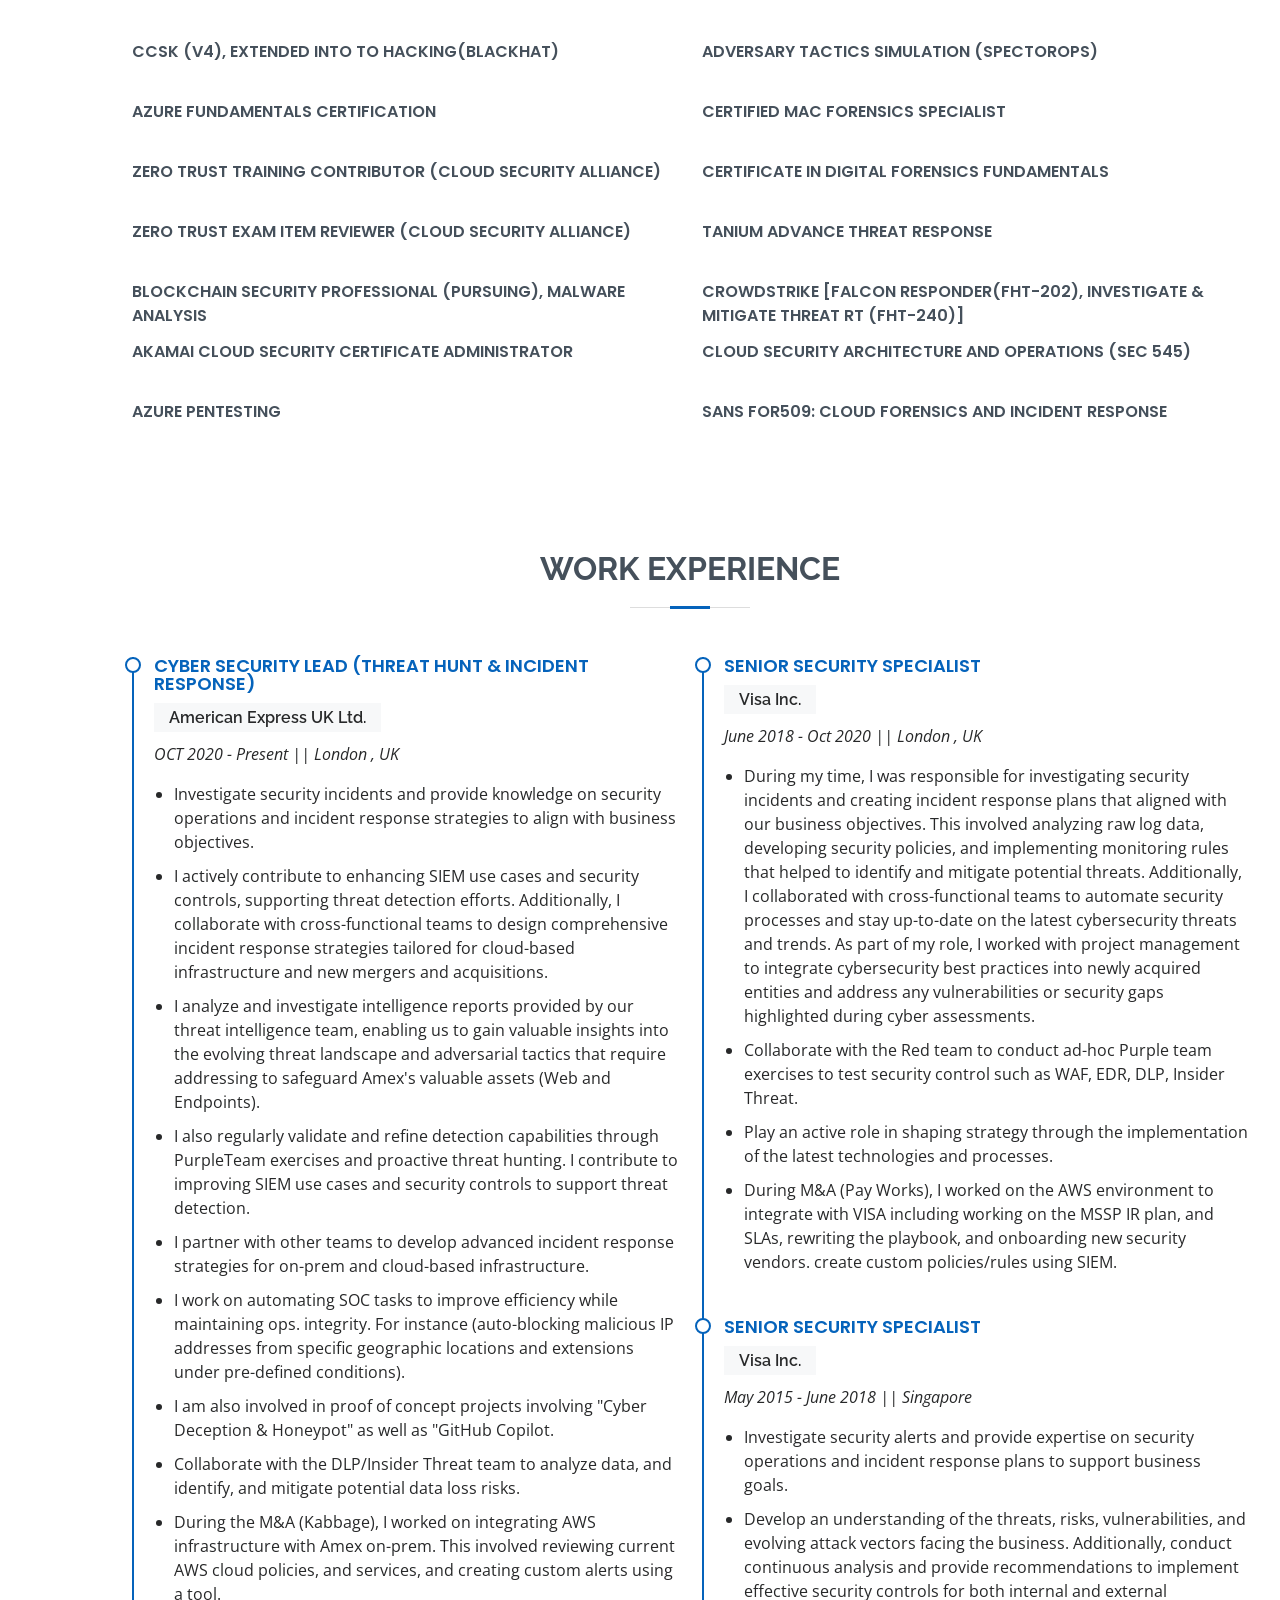
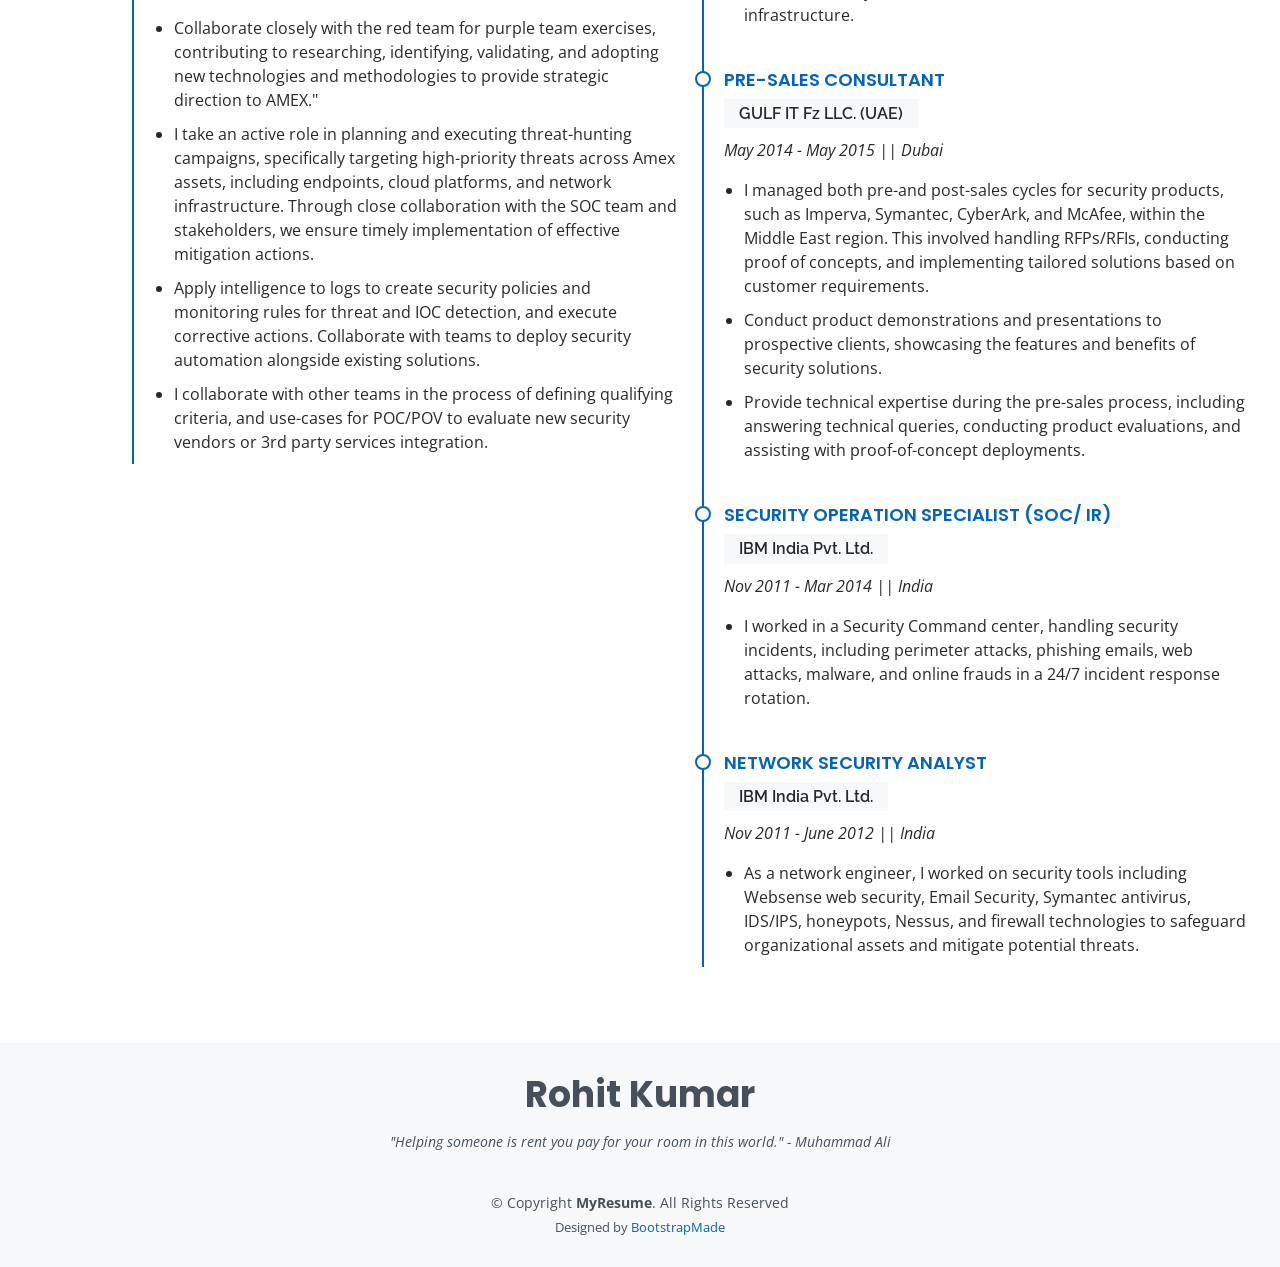
==== commit 23e94f1f: "Update index.html" ====
--- a/index.html
+++ b/index.html
@@ -248,11 +248,14 @@
             <li>I analyze and investigate intelligence reports provided by our threat intelligence team, enabling us to gain valuable insights into the evolving threat landscape and adversarial tactics that require addressing to safeguard Amex's valuable assets (Web and Endpoints).</li>
             <li>I also regularly validate and refine detection capabilities through PurpleTeam exercises and proactive threat hunting. I contribute to improving SIEM use cases and security controls to support threat detection.</li>
             <li>I partner with other teams to develop advanced incident response strategies for on-prem and cloud-based infrastructure.</li>
+            <li>I work on automating SOC tasks to improve efficiency while maintaining ops. integrity. For instance (auto-blocking malicious IP addresses from specific geographic locations and extensions under pre-defined conditions).</li>
             <li>I am also involved in proof of concept projects involving "Cyber Deception & Honeypot" as well as "GitHub Copilot.</li>
-            <li>Collaborate with the DLP/Insider Threat team to analyze data, and identify, and mitigate potential data loss risks.</li>
+            <li> Collaborate with the DLP/Insider Threat team to analyze data, and identify, and mitigate potential data loss risks.</li>
+            <li>During the M&A (Kabbage), I worked on integrating AWS infrastructure with Amex on-prem. This involved reviewing current AWS cloud policies, and services, and creating custom alerts using a tool.</li>
             <li>Collaborate closely with the red team for purple team exercises, contributing to researching, identifying, validating, and adopting new technologies and methodologies to provide strategic direction to AMEX."</li>  
             <li>I take an active role in planning and executing threat-hunting campaigns, specifically targeting high-priority threats across Amex assets, including endpoints, cloud platforms, and network infrastructure. Through close collaboration with the SOC team and stakeholders, we ensure timely implementation of effective mitigation actions.</li>
             <li>Apply intelligence to logs to create security policies and monitoring rules for threat and IOC detection, and execute corrective actions. Collaborate with teams to deploy security automation alongside existing solutions.</li> 
+            <li> I collaborate with other teams in the process of defining qualifying criteria, and use-cases for POC/POV to evaluate new security vendors or 3rd party services integration. </li>
           </ul>
         </div>
       </div>
@@ -263,8 +266,9 @@
           <p><em>June 2018 - Oct 2020 || London , UK </em></p>
           <ul>
             <li>During my time, I was responsible for investigating security incidents and creating incident response plans that aligned with our business objectives. This involved analyzing raw log data, developing security policies, and implementing monitoring rules that helped to identify and mitigate potential threats. Additionally, I collaborated with cross-functional teams to automate security processes and stay up-to-date on the latest cybersecurity threats and trends. As part of my role, I worked with project management to integrate cybersecurity best practices into newly acquired entities and address any vulnerabilities or security gaps highlighted during cyber assessments.</li>
-          <li> Collaborate with the Red team to conduct ad-hoc Purple team exercises to test security control such as WAF, EDR , DLP, Insider Threat.</li>
-          <li> Play an active role in shaping strategy through the implementation of latest technologies and processes.</li>
+          <li> Collaborate with the Red team to conduct ad-hoc Purple team exercises to test security control such as WAF, EDR, DLP, Insider Threat.</li>
+          <li> Play an active role in shaping strategy through the implementation of the latest technologies and processes.</li>
+            <li> During M&A (Pay Works), I worked on the AWS environment to integrate with VISA including working on the MSSP IR plan, and SLAs, rewriting the playbook, and onboarding new security vendors. create custom policies/rules using SIEM.</li>
           </ul>
         </div>
         <div class="resume-item">
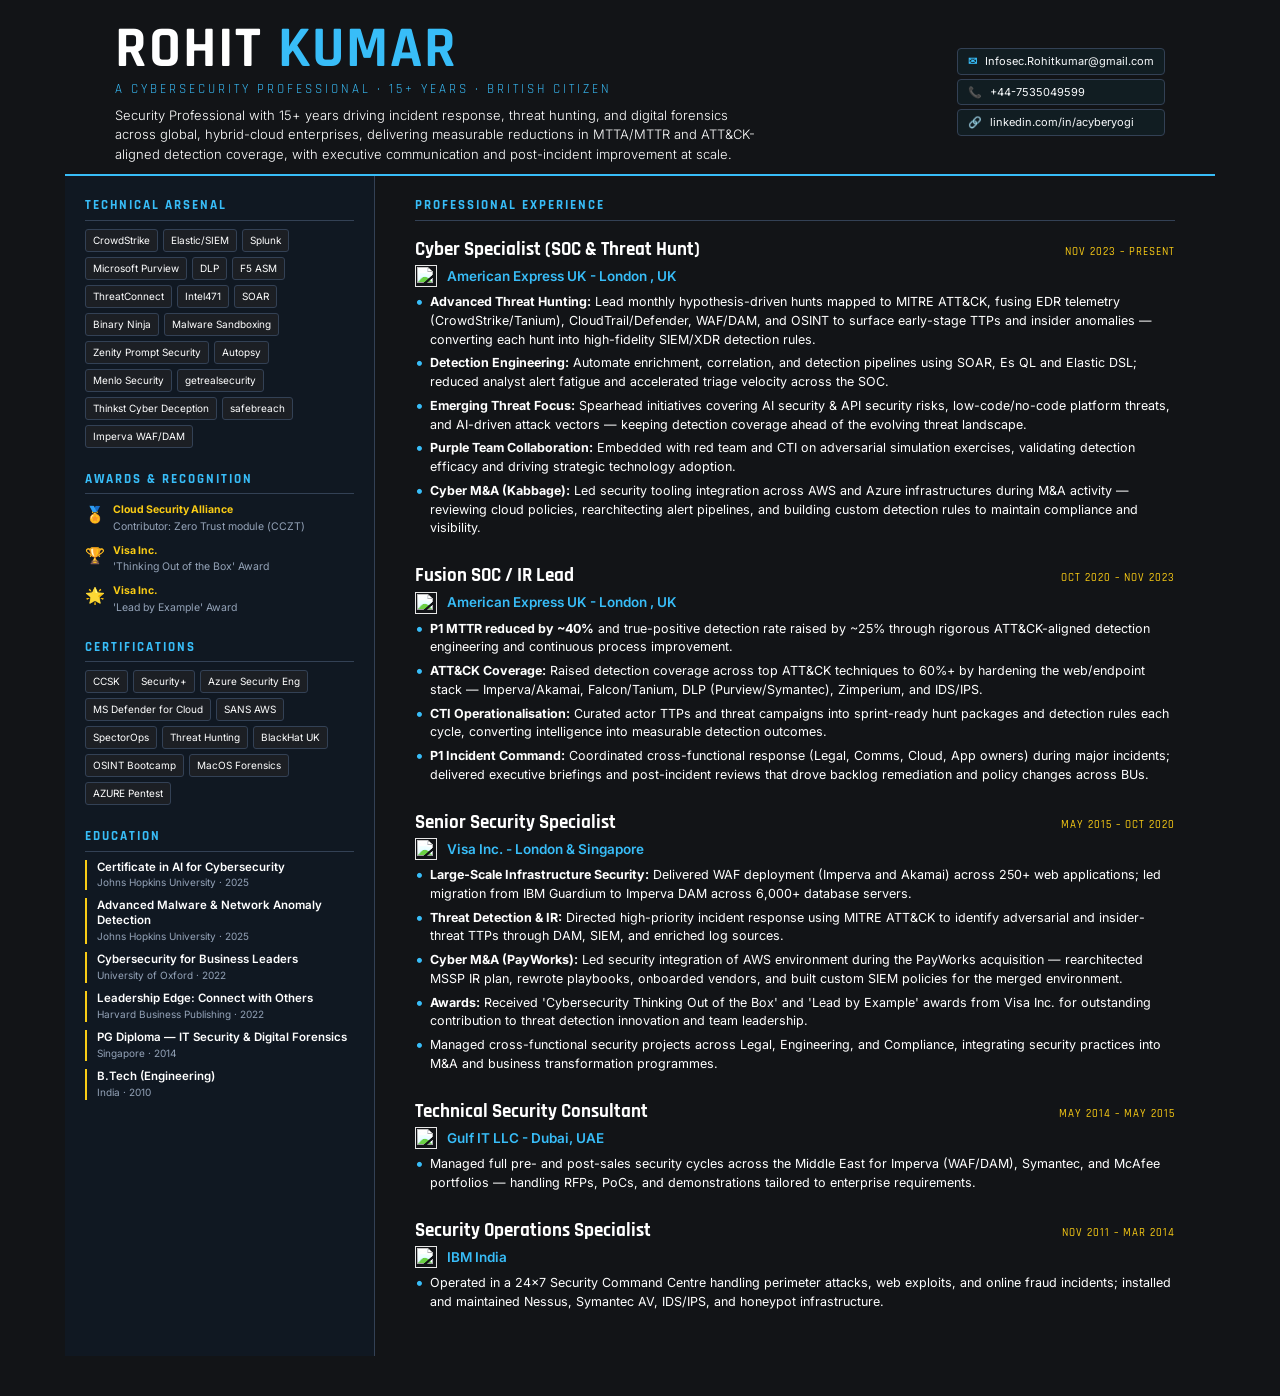
==== commit 080f54f9: "Rename Resume.html to index.html" ====
--- a/index.html
+++ b/index.html
@@ -1,356 +1,298 @@
-<!DOCTYPE html>
-<html lang="en">
-
-<head>
-  <meta charset="utf-8">
-  <meta content="width=device-width, initial-scale=1.0" name="viewport">
-
-  <title>Rohit - Index</title>
-  <meta content="" name="description">
-  <meta content="" name="keywords">
-
-  <!-- Favicons -->
-  <link href="assets/img/favicon.png" rel="icon">
-  <link href="assets/img/apple-touch-icon.png" rel="apple-touch-icon">
-
-  <!-- Google Fonts -->
-  <link href="https://fonts.googleapis.com/css?family=Open+Sans:300,300i,400,400i,600,600i,700,700i|Raleway:300,300i,400,400i,500,500i,600,600i,700,700i|Poppins:300,300i,400,400i,500,500i,600,600i,700,700i" rel="stylesheet">
-
-  <!-- Vendor CSS Files -->
-  <link href="assets/vendor/aos/aos.css" rel="stylesheet">
-  <link href="assets/vendor/bootstrap/css/bootstrap.min.css" rel="stylesheet">
-  <link href="assets/vendor/bootstrap-icons/bootstrap-icons.css" rel="stylesheet">
-  <link href="assets/vendor/boxicons/css/boxicons.min.css" rel="stylesheet">
-  <link href="assets/vendor/glightbox/css/glightbox.min.css" rel="stylesheet">
-  <link href="assets/vendor/swiper/swiper-bundle.min.css" rel="stylesheet">
-
-  <!-- Template Main CSS File -->
-  <link href="assets/css/style.css" rel="stylesheet">
-
-  <!-- =======================================================
-  * Template Name: MyResume
-  * Updated: Jan 29 2024 with Bootstrap v5.3.2
-  * Template URL: https://bootstrapmade.com/free-html-bootstrap-template-my-resume/
-  * Author: BootstrapMade.com
-  * License: https://bootstrapmade.com/license/
-  ======================================================== -->
-  
-  <style>
-    /* Custom CSS to reduce space between sections */
-    .section {
-      padding: 40px 0;
-    }
-  </style>
-</head>
-
-<body>
-
-  <!-- ======= Mobile nav toggle button ======= -->
-  <i class="bi bi-list mobile-nav-toggle d-lg-none"></i>
-  <!-- ======= Header ======= -->
-  <header id="header" class="d-flex flex-column justify-content-center">
-
-    <nav id="navbar" class="navbar nav-menu">
-      <ul>
-        <li><a href="#hero" class="nav-link scrollto active"><i class="bx bx-home"></i> <span>Home</span></a></li>
-        <li><a href="#about" class="nav-link scrollto"><i class="bx bx-user"></i> <span>About</span></a></li>
-        <li><a href="#resume" class="nav-link scrollto"><i class="bx bx-file-blank"></i> <span>Resume</span></a></li>
-      </ul>
-    </nav><!-- .nav-menu -->
-
-  </header><!-- End Header -->
-
-  <!-- ======= Hero Section ======= -->
-  <section id="hero" class="d-flex flex-column justify-content-center">
-    <div class="container" data-aos="zoom-in" data-aos-delay="100">
-      <h1>ROHIT KUMAR</h1>
-      <p>I'm <span class="typed" data-typed-items="A Cyber Security Professional,An Avid Traveller, A Photographer"></span></p>
-      <div class="social-links">
-        <a href="https://twitter.com/_cyberyogi" class="twitter"><i class="bx bxl-twitter"></i></a>
-        <a href="https://www.linkedin.com/in/acyberyogi" class="linkedin"><i class="bx bxl-linkedin"></i></a>
-      </div>
-    </div>
-  </section><!-- End Hero -->
-
-  <main id="main">
-    <!-- ======= About Section ======= -->
-    <section id="about" class="about section">
-      <div class="container" data-aos="fade-up">
-        <div class="section-title">
-          <h2>About Me</h2>
-          <p>As an experienced cyber professional with over 13+ years of expertise, I have a lot of experience in creating practical solutions to protect cloud infrastructure, assets, and information. I am skilled in identifying potential security risks, conducting threat hunting, Mac OS forensics, malware analysis, and developing procedures and incident response plans to minimize any damage to data, software, and cloud systems.</p>
-        </div>
-        <div class="row">
-          <div class="col-lg-4">
-            <img src="assets/img/profile-img.jpg" class="img-fluid" alt="">
-          </div>
-          <div class="col-lg-8 pt-4 pt-lg-0 content">
-            <h3>A Cyber Security Professional.</h3>
-            <div class="row">
-              <div class="col-lg-6">
-                <ul>
-                  <li><i class="bi bi-chevron-right"></i> <strong>LinkedIn:</strong> <span>linkedin.com/in/acyberyogi/</span></li>
-                  <li><i class="bi bi-chevron-right"></i> <strong>Twitter(X):</strong> <span>@_cyberyogi</span></li>
-                  <li><i class="bi bi-chevron-right"></i> <strong>City:</strong> <span>London, United Kingdom</span></li>
-                  <li><i class="bi bi-chevron-right"></i> <strong>Resident Status:</strong> <span>UK ILR (Indefinite leave to remain) </span></li>
-                  <li><i class="bi bi-chevron-right"></i> <strong>Visa Sponsorship Required:</strong> <span>NO</span></li>
-                  <li><i class="bi bi-chevron-right"></i> <strong>Current Status:</strong> <span>Passively Exploring</span></li>
-                </ul>
-              </div>
-              <div class="col-lg-6">
-                <ul>
-                  <li>
-                    <i class="bi bi-chevron-right"></i> <strong> Education: </strong>
-                    <ul style="list-style-type: none; padding-left: 0;">
-                      <li>&#8226; Bachelor's in computers (India) 2010</li>
-                      <li>&#8226; PG Diploma in Digital Forensics (Singapore) 2017 </li>
-                      <li>&#8226; Cyber Security for Business Leaders Program' (UK) 2022 - University or Oxford </li>
-                      <li>&#8226; Harvard Leadership Edge: 'Connect with Others' - 2022 - Harvard Business School </li>
-                    </ul>
-                  </li>
-                </ul>
-              </div>
-            </div>
-          </div>
-        </div>
-      </div>
-    </section>
-    <!-- End About Section -->
-
-    <!-- ======= Skills Section ======= -->
-    <section id="skills" class="skills section-bg section">
-      <div class="container" data-aos="fade-up">
-        <div class="section-title">
-          <h2>Skills</h2>
-          <p>"Over the years, I have acquired the following skills:"</p>
-        </div>
-        <div class="row skills-content">
-          <div class="col-lg-6">
-            <div class="progress">
-              <span class="skill" style="font-size: 16px;">Threat Hunting , Incident Response, Insider Threat </span>
-              <div class="progress-bar-wrap"></div>
-            </div>
-            <div class="progress">
-              <span class="skill" style="font-size: 16px;">MITRE ATT&CK , DLP , EDR (Crowdstrike , Mcafee) </span>
-              <div class="progress-bar-wrap"></div>
-            </div>
-            <div class="progress">
-              <span class="skill" style="font-size: 16px;">IPS (Palo Alto, IBM), WAF (Imperva, Akamai, Cloudflare) </span>
-              <div class="progress-bar-wrap"></div>
-            </div>
-          </div>
-          <div class="col-lg-6">
-            <div class="progress">
-              <span class="skill" style="font-size: 16px;">Menlo Security, AZURE ATP, RISK IQ, Azure Sentinel</span>
-              <div class="progress-bar-wrap"></div>
-            </div>
-            <div class="progress">
-              <span class="skill" style="font-size: 16px;"> ProofPoint, Cofense , Mergers and Acquisitions</span>
-              <div class="progress-bar-wrap"></div>
-            </div>
-            <div class="progress">
-              <span class="skill" style="font-size: 16px;">Cloud Security & Forensics (AZURE /AWS) , MacOS Forensic </span>
-              <div class="progress-bar-wrap"></div>
-            </div>
-          </div>
-        </div>
-      </div>
-    </section>
-    <!-- End Skills Section -->
-
-    <!-- ======= Trainings Section ======= -->
-    <section id="trainings" class="skills section-bg section">
-      <div class="container" data-aos="fade-up">
-        <div class="section-title">
-          <h2>Trainings & Certifications</h2>
-        </div>
-        <div class="row skills-content">
-          <div class="col-lg-6">
-            <div class="progress">
-              <span class="skill" style="font-size: 16px;">CCSK (V4),  EXtended Into to Hacking(Blackhat)</span>
-              <div class="progress-bar-wrap"></div>
-            </div>
-            <div class="progress">
-              <span class="skill" style="font-size: 16px;">Azure Fundamentals certification</span>
-              <div class="progress-bar-wrap"></div>
-            </div>
-            <div class="progress">
-              <span class="skill" style="font-size: 16px;">Zero Trust Training contributor (Cloud security alliance)</span>
-              <div class="progress-bar-wrap"></div>
-            </div>
-            <div class="progress">
-              <span class="skill" style="font-size: 16px;">Zero Trust Exam Item Reviewer (Cloud security alliance)</span>
-              <div class="progress-bar-wrap"></div>
-            </div>
-            <div class="progress">
-              <span class="skill" style="font-size: 16px;">Blockchain Security Professional (Pursuing), Malware Analysis  </span>
-              <div class="progress-bar-wrap"></div>
-            </div>
-            <div class="progress">
-              <span class="skill" style="font-size: 16px;">Akamai cloud security certificate Administrator</span>
-              <div class="progress-bar-wrap"></div>
-            </div>
-            <div class="progress">
-              <span class="skill" style="font-size: 16px;">Azure Pentesting</span>
-              <div class="progress-bar-wrap"></div>
-            </div>
-          </div>
-          <div class="col-lg-6">
-            <div class="progress">
-              <span class="skill" style="font-size: 16px;"> Adversary Tactics Simulation (SpectorOps)</span>
-              <div class="progress-bar-wrap"></div>
-            </div>
-            <div class="progress">
-              <span class="skill" style="font-size: 16px;"> Certified MAC Forensics Specialist </span>
-              <div class="progress-bar-wrap"></div>
-            </div>
-            <div class="progress">
-              <span class="skill" style="font-size: 16px;">Certificate in Digital Forensics Fundamentals</span>
-              <div class="progress-bar-wrap"></div>
-            </div>
-            <div class="progress">
-              <span class="skill" style="font-size: 16px;">Tanium Advance Threat Response</span>
-              <div class="progress-bar-wrap"></div>
-            </div>
-            <div class="progress">
-              <span class="skill" style="font-size: 16px;">CROWDSTRIKE [Falcon Responder(FHT-202), Investigate & mitigate Threat RT (FHT-240)]</span>
-              <div class="progress-bar-wrap"></div>
-            </div>
-            <div class="progress">
-              <span class="skill" style="font-size: 16px;">Cloud Security Architecture and Operations (SEC 545)</span>
-              <div class="progress-bar-wrap"></div>
-            </div>
-            <div class="progress">
-              <span class="skill" style="font-size: 16px;">SANS FOR509: Cloud Forensics and Incident Response</span>
-              <div class="progress-bar-wrap"></div>
-            </div>
-          </div>
-        </div>
-      </div>
-    </section>
-    <!-- End Trainings Section -->
-
-    <!-- ======= Work Experience Section ======= -->
-<section id="resume" class="resume">
-  <div class="container" data-aos="fade-up">
-    <div class="section-title">
-      <h2>Work Experience</h2>
-    </div>
-    <div class="row">
-      <div class="col-lg-6">
-        <div class="resume-item pb-0">
-          <h4>Cyber Security Lead (Threat Hunt & Incident Response)</h4>
-          <h5>American Express UK Ltd.</h5>
-          <p><em>OCT 2020 - Present || London , UK </em></p>
-          <ul>
-            <li>Investigate security incidents and provide knowledge on security operations and incident response strategies to align with business objectives.</li>
-            <li>I actively contribute to enhancing SIEM use cases and security controls, supporting threat detection efforts. Additionally, I collaborate with cross-functional teams to design comprehensive incident response strategies tailored for cloud-based infrastructure and new mergers and acquisitions.</li>
-            <li>I analyze and investigate intelligence reports provided by our threat intelligence team, enabling us to gain valuable insights into the evolving threat landscape and adversarial tactics that require addressing to safeguard Amex's valuable assets (Web and Endpoints).</li>
-            <li>I also regularly validate and refine detection capabilities through PurpleTeam exercises and proactive threat hunting. I contribute to improving SIEM use cases and security controls to support threat detection.</li>
-            <li>I partner with other teams to develop advanced incident response strategies for on-prem and cloud-based infrastructure.</li>
-            <li>I work on automating SOC tasks to improve efficiency while maintaining ops. integrity. For instance (auto-blocking malicious IP addresses from specific geographic locations and extensions under pre-defined conditions).</li>
-            <li>I am also involved in proof of concept projects involving "Cyber Deception & Honeypot" as well as "GitHub Copilot.</li>
-            <li> Collaborate with the DLP/Insider Threat team to analyze data, and identify, and mitigate potential data loss risks.</li>
-            <li>During the M&A (Kabbage), I worked on integrating AWS infrastructure with Amex on-prem. This involved reviewing current AWS cloud policies, and services, and creating custom alerts using a tool.</li>
-            <li>Collaborate closely with the red team for purple team exercises, contributing to researching, identifying, validating, and adopting new technologies and methodologies to provide strategic direction to AMEX."</li>  
-            <li>I take an active role in planning and executing threat-hunting campaigns, specifically targeting high-priority threats across Amex assets, including endpoints, cloud platforms, and network infrastructure. Through close collaboration with the SOC team and stakeholders, we ensure timely implementation of effective mitigation actions.</li>
-            <li>Apply intelligence to logs to create security policies and monitoring rules for threat and IOC detection, and execute corrective actions. Collaborate with teams to deploy security automation alongside existing solutions.</li> 
-            <li> I collaborate with other teams in the process of defining qualifying criteria, and use-cases for POC/POV to evaluate new security vendors or 3rd party services integration. </li>
-          </ul>
-        </div>
-      </div>
-      <div class="col-lg-6">
-        <div class="resume-item">
-          <h4>Senior Security Specialist</h4>
-          <h5>Visa Inc. </h5>
-          <p><em>June 2018 - Oct 2020 || London , UK </em></p>
-          <ul>
-            <li>During my time, I was responsible for investigating security incidents and creating incident response plans that aligned with our business objectives. This involved analyzing raw log data, developing security policies, and implementing monitoring rules that helped to identify and mitigate potential threats. Additionally, I collaborated with cross-functional teams to automate security processes and stay up-to-date on the latest cybersecurity threats and trends. As part of my role, I worked with project management to integrate cybersecurity best practices into newly acquired entities and address any vulnerabilities or security gaps highlighted during cyber assessments.</li>
-          <li> Collaborate with the Red team to conduct ad-hoc Purple team exercises to test security control such as WAF, EDR, DLP, Insider Threat.</li>
-          <li> Play an active role in shaping strategy through the implementation of the latest technologies and processes.</li>
-            <li> During M&A (Pay Works), I worked on the AWS environment to integrate with VISA including working on the MSSP IR plan, and SLAs, rewriting the playbook, and onboarding new security vendors. create custom policies/rules using SIEM.</li>
-          </ul>
-        </div>
-        <div class="resume-item">
-          <h4>Senior Security Specialist</h4>
-          <h5>Visa Inc. </h5>
-          <p><em>May 2015 - June 2018 || Singapore </em></p>
-          <ul>
-            <li>Investigate security alerts and provide expertise on security operations and incident response plans to support business goals.</li>
-            <li>Develop an understanding of the threats, risks, vulnerabilities, and evolving attack vectors facing the business. Additionally, conduct continuous analysis and provide recommendations to implement effective security controls for both internal and external infrastructure.</li>
-                     </ul>
-        </div>
-        <div class="resume-item">
-          <h4>Pre-Sales consultant</h4>
-          <h5>GULF IT Fz LLC. (UAE) </h5>
-          <p><em>May 2014 - May 2015 || Dubai </em></p>
-          <ul>
-            <li>I managed both pre-and post-sales cycles for security products, such as Imperva, Symantec, CyberArk, and McAfee, within the Middle East region. This involved handling RFPs/RFIs, conducting proof of concepts, and implementing tailored solutions based on customer requirements.</li>
-            <li> Conduct product demonstrations and presentations to prospective clients, showcasing the features and benefits of security solutions.</li>
-            <li> Provide technical expertise during the pre-sales process, including answering technical queries, conducting product evaluations, and assisting with proof-of-concept deployments.</li>
-          </ul>
-        </div>
-        <div class="resume-item">
-          <h4>Security Operation Specialist (SOC/ IR)</h4>
-          <h5>IBM India Pvt. Ltd. </h5>
-          <p><em>Nov 2011 - Mar 2014 || India </em></p>
-          <ul>
-            <li>I worked in a Security Command center, handling security incidents, including perimeter attacks, phishing emails, web attacks, malware, and online frauds in a 24/7 incident response rotation. </li>
-          </ul>
-        </div>
-        <div class="resume-item">
-          <h4>Network Security Analyst</h4>
-          <h5>IBM India Pvt. Ltd. </h5>
-          <p><em>Nov 2011 - June 2012 || India </em></p>
-          <ul>
-            <li>As a network engineer, I worked on security tools including Websense web security, Email Security, Symantec antivirus, IDS/IPS, honeypots, Nessus, and firewall technologies to safeguard organizational assets and mitigate potential threats.</li>
-          </ul>
-        </div>
-      </div>
-    </div>
-  </div>
-</section><!-- End Resume Section -->
-
-
-
-
-  </main>
-
-  <!-- ======= Footer ======= -->
-  <footer id="footer">
-    <div class="container">
-      <h3>Rohit Kumar</h3>
-      <p>"Helping someone is rent you pay for your room in this world." - Muhammad Ali</p>
-      <div class="copyright">
-        &copy; Copyright <strong><span>MyResume</span></strong>. All Rights Reserved
-      </div>
-      <div class="credits">
-        <!-- All the links in the footer should remain intact. -->
-        <!-- You can delete the links only if you purchased the pro version. -->
-        <!-- Licensing information: [license-url] -->
-        <!-- Purchase the pro version with working PHP/AJAX contact form: https://bootstrapmade.com/free-html-bootstrap-template-my-resume/ -->
-        Designed by <a href="https://bootstrapmade.com/">BootstrapMade</a>
-      </div>
-    </div>
-  </footer><!-- End Footer -->
-
-  <div id="preloader"></div>
-  <a href="#" class="back-to-top d-flex align-items-center justify-content-center"><i class="bi bi-arrow-up-short"></i></a>
-
-  <!-- Vendor JS Files -->
-  <script src="assets/vendor/purecounter/purecounter_vanilla.js"></script>
-  <script src="assets/vendor/aos/aos.js"></script>
-  <script src="assets/vendor/bootstrap/js/bootstrap.bundle.min.js"></script>
-  <script src="assets/vendor/glightbox/js/glightbox.min.js"></script>
-  <script src="assets/vendor/isotope-layout/isotope.pkgd.min.js"></script>
-  <script src="assets/vendor/swiper/swiper-bundle.min.js"></script>
-  <script src="assets/vendor/typed.js/typed.umd.js"></script>
-  <script src="assets/vendor/waypoints/noframework.waypoints.js"></script>
-  <script src="assets/vendor/php-email-form/validate.js"></script>
-
-  <!-- Template Main JS File -->
-  <script src="assets/js/main.js"></script>
-
-</body>
-
-</html>
+<!DOCTYPE html>
+<html lang="en">
+<head>
+<meta charset="UTF-8">
+<meta name="viewport" content="width=device-width, initial-scale=1.0">
+<title>Rohit Kumar — Cybersecurity Professional</title>
+<link href="https://fonts.googleapis.com/css2?family=Rajdhani:wght@500;600;700&family=Inter:wght@300;400;500;600&display=swap" rel="stylesheet">
+<style>
+/* Styling the button to match your theme */
+.download-btn {
+  background: var(--cyan);
+  color: var(--bg);
+  border: none;
+  padding: 10px 20px;
+  font-family: 'Rajdhani', sans-serif;
+  font-weight: 700;
+  font-size: 14px;
+  letter-spacing: 2px;
+  border-radius: 4px;
+  cursor: pointer;
+  transition: 0.3s;
+  margin-top: 15px;
+  box-shadow: 0 0 15px rgba(56, 189, 248, 0.3);
+}
+
+.download-btn:hover {
+  background: #fff;
+  box-shadow: 0 0 20px rgba(56, 189, 248, 0.6);
+}
+
+/* CRITICAL: Hides the button and footer during printing */
+@media print {
+  .download-btn, .footer {
+    display: none !important;
+  }
+  body {
+    padding: 0;
+    margin: 0;
+    width: 100%;
+  }
+  .main {
+    width: 100%;
+  }
+}
+:root {
+  --bg: #121417;
+  --card: #1C1F24;
+  --cyan: #38BDF8;
+  --blue: #0EA5E9;
+  --gold: #FACC15;
+  --text: #F8FAFC;
+  --muted: #94A3B8;
+  --border: #334155;
+}
+
+  * { margin: 0; padding: 0; box-sizing: border-box; }
+  body { background: var(--bg); color: var(--text); font-family: 'Inter', sans-serif; width: 1150px; margin: 0 auto; line-height: 1.5; padding-bottom: 40px; }
+
+  /* --- COMPACT HEADER (Space Reduced) --- */
+  .header {
+    padding: 20px 50px 10px; /* Reduced vertical padding */
+    border-bottom: 2px solid var(--cyan);
+    display: grid;
+    grid-template-columns: 1fr auto;
+    align-items: center;
+    gap: 30px;
+  }
+  .name { font-family: 'Rajdhani', sans-serif; font-size: 58px; font-weight: 700; color: #fff; letter-spacing: 2px; line-height: 1; margin-bottom: 2px; }
+  .name span { color: var(--cyan); }
+  .header-meta { font-family: 'Rajdhani', sans-serif; font-size: 13px; color: var(--cyan); letter-spacing: 3px; text-transform: uppercase; margin-top: 2px; display: block; }
+  .tagline { font-size: 13px; color: #FFFFFF; max-width: 650px; margin-top: 6px; font-weight: 300; line-height: 1.5; }
+  
+  .contact-grid { display: grid; grid-template-columns: 1fr; gap: 4px; }
+  .pill { background: rgba(0,200,224,0.05); border: 1px solid var(--border); padding: 4px 10px; font-size: 11px; border-radius: 4px; color: var(--text); }
+  .pill b { color: var(--cyan); margin-right: 5px; }
+
+  /* --- LAYOUT --- */
+  .main { display: grid; grid-template-columns: 310px 1fr; }
+  .sidebar { background: rgba(13, 31, 51, 0.4); border-right: 1px solid var(--border); padding: 20px 20px; }
+  .content { padding: 20px 40px; }
+
+  /* --- SECTION TITLES (Space Reduced) --- */
+  .s-title { font-family: 'Rajdhani', sans-serif; font-size: 13px; font-weight: 700; color: var(--cyan); border-bottom: 1px solid var(--border); padding-bottom: 4px; margin-bottom: 8px; text-transform: uppercase; letter-spacing: 2px; }
+  .s-section { margin-bottom: 22px; }
+  .c-title { font-family: 'Rajdhani', sans-serif; font-size: 13px; font-weight: 700; color: var(--cyan); border-bottom: 1px solid var(--border); padding-bottom: 4px; margin-bottom: 15px; text-transform: uppercase; letter-spacing: 2px; }
+
+  /* --- TAGS & SIDEBAR LISTS --- */
+  .tags { display: flex; flex-wrap: wrap; gap: 5px; }
+  .tag { background: var(--card); border: 1px solid var(--border); padding: 3px 7px; font-size: 10px; border-radius: 3px; color: #fff; }
+
+  .item-card { margin-bottom: 8px; padding-left: 10px; border-left: 2px solid var(--blue); }
+  .item-card.edu { border-left-color: var(--gold); }
+  .item-title { font-size: 11.5px; font-weight: 600; color: #fff; line-height: 1.3; }
+  .item-sub { font-size: 10px; color: var(--muted); margin-top: 1px; }
+
+  /* --- EXPERIENCE (Space Reduced) --- */
+  .job { margin-bottom: 24px; }
+  .job-header { display: flex; justify-content: space-between; align-items: baseline; margin-bottom: 1px; }
+  .job-title { font-family: 'Rajdhani', sans-serif; font-size: 19px; font-weight: 700; color: #fff; }
+  .job-date { font-size: 10.5px; color: var(--gold); font-weight: 500; font-family: 'Rajdhani', sans-serif; letter-spacing: 1px; }
+  .company-line { display: flex; align-items: center; gap: 10px; margin-bottom: 6px; }
+  .logo { width: 22px; height: 22px; object-fit: contain; filter: brightness(1.2); }
+  .org { font-size: 13.5px; font-weight: 600; color: var(--cyan); }
+
+  .bullets { list-style: none; }
+  .bullets li { font-size: 12.5px; color: #FFFFFF; margin-bottom: 5px; padding-left: 15px; position: relative; line-height: 1.5; }
+  .bullets li::before { content: '•'; position: absolute; left: 0; color: var(--cyan); font-size: 16px; line-height: 1; }
+  .bullets li strong { color: #fff; }
+
+  .award-box { display: flex; gap: 8px; margin-bottom: 8px; }
+  .award-icon { font-size: 16px; }
+  .award-info { font-size: 10.5px; color: var(--muted); }
+  .award-info b { color: var(--gold); display: block; margin-bottom: 1px; }
+
+  .footer { text-align: center; padding: 20px; font-size: 10px; color: var(--muted); border-top: 1px solid var(--border); }
+</style>
+</head>
+<body>
+
+<div class="header">
+  <div>
+    <h1 class="name">ROHIT <span>KUMAR</span></h1>
+    <span class="header-meta">A Cybersecurity Professional · 15+ Years · British Citizen</span>
+    <p class="tagline">Security Professional with 15+ years driving incident response, threat hunting, and digital forensics across global, hybrid-cloud enterprises, delivering measurable reductions in MTTA/MTTR and ATT&CK-aligned detection coverage, with executive communication and post-incident improvement at scale.</p>
+  </div>
+  <div class="contact-grid">
+    <div class="pill"><b>✉</b> Infosec.Rohitkumar@gmail.com</div>
+    <div class="pill"><b>📞</b> +44-7535049599</div>
+    <div class="pill"><b>🔗</b> linkedin.com/in/acyberyogi</div>
+  </div>
+</div>
+
+<div class="main">
+  <div class="sidebar">
+    <div class="s-section">
+      <div class="s-title">Technical Arsenal</div>
+      <div class="tags">
+        <span class="tag">CrowdStrike</span> 
+        <span class="tag">Elastic/SIEM</span> 
+        <span class="tag">Splunk</span>
+        <span class="tag">Microsoft Purview</span> 
+        <span class="tag">DLP</span> 
+        <span class="tag">F5 ASM</span>
+        <span class="tag">ThreatConnect</span> 
+        <span class="tag">Intel471</span> 
+        <span class="tag">SOAR</span>
+        <span class="tag">Binary Ninja</span>
+        <span class="tag">Malware Sandboxing</span> 
+        <span class="tag">Zenity Prompt Security</span> 
+        <span class="tag">Autopsy</span> 
+        <span class="tag">Menlo Security</span>
+        <span class="tag">getrealsecurity</span> 
+        <span class="tag">Thinkst Cyber Deception</span> 
+        <span class="tag">safebreach</span>
+        <span class="tag">Imperva WAF/DAM</span>
+      </div>
+    </div>
+
+    <div class="s-section">
+      <div class="s-title">Awards & Recognition</div>
+      <div class="award-box">
+        <span class="award-icon">🏅</span>
+        <div class="award-info"><b>Cloud Security Alliance</b>Contributor: Zero Trust module (CCZT)</div>
+      </div>
+      <div class="award-box">
+        <span class="award-icon">🏆</span>
+        <div class="award-info"><b>Visa Inc.</b>'Thinking Out of the Box' Award</div>
+      </div>
+      <div class="award-box">
+        <span class="award-icon">🌟</span>
+        <div class="award-info"><b>Visa Inc.</b>'Lead by Example' Award</div>
+      </div>
+    </div>
+
+    <div class="s-section">
+      <div class="s-title">Certifications</div>
+      <div class="tags">
+        <span class="tag">CCSK</span> <span class="tag">Security+</span> <span class="tag">Azure Security Eng</span>
+        <span class="tag">MS Defender for Cloud</span> <span class="tag">SANS AWS</span> <span class="tag">SpectorOps</span>
+        <span class="tag">Threat Hunting</span> <span class="tag">BlackHat UK</span> <span class="tag">OSINT Bootcamp</span>
+        <span class="tag">MacOS Forensics</span> <span class="tag">AZURE Pentest</span>
+      </div>
+    </div>
+
+    <div class="s-section">
+      <div class="s-title">Education</div>
+      <div class="item-card edu">
+        <div class="item-title">Certificate in AI for Cybersecurity</div>
+        <div class="item-sub">Johns Hopkins University · 2025</div>
+      </div>
+      <div class="item-card edu">
+        <div class="item-title">Advanced Malware & Network Anomaly Detection</div>
+        <div class="item-sub">Johns Hopkins University · 2025</div>
+      </div>
+      <div class="item-card edu">
+        <div class="item-title">Cybersecurity for Business Leaders</div>
+        <div class="item-sub">University of Oxford · 2022</div>
+      </div>
+      <div class="item-card edu">
+        <div class="item-title">Leadership Edge: Connect with Others</div>
+        <div class="item-sub">Harvard Business Publishing · 2022</div>
+      </div>
+      <div class="item-card edu">
+        <div class="item-title">PG Diploma — IT Security & Digital Forensics</div>
+        <div class="item-sub">Singapore · 2014</div>
+      </div>
+      <div class="item-card edu">
+        <div class="item-title">B.Tech (Engineering)</div>
+        <div class="item-sub">India · 2010</div>
+      </div>
+    </div>
+  </div>
+
+  <div class="content">
+    <div class="c-title">Professional Experience</div>
+
+    <div class="job">
+      <div class="job-header">
+        <h3 class="job-title">Cyber Specialist (SOC & Threat Hunt)</h3>
+        <span class="job-date">NOV 2023 – PRESENT</span>
+      </div>
+      <div class="company-line">
+        <img src="https://logo.clearbit.com/americanexpress.com" class="logo">
+        <span class="org">American Express UK - London , UK</span>
+      </div>
+      <ul class="bullets">
+        <li><strong>Advanced Threat Hunting:</strong> Lead monthly hypothesis-driven hunts mapped to MITRE ATT&CK, fusing EDR telemetry (CrowdStrike/Tanium), CloudTrail/Defender, WAF/DAM, and OSINT to surface early-stage TTPs and insider anomalies — converting each hunt into high-fidelity SIEM/XDR detection rules.</li>
+        <li><strong>Detection Engineering:</strong> Automate enrichment, correlation, and detection pipelines using SOAR, Es QL and Elastic DSL; reduced analyst alert fatigue and accelerated triage velocity across the SOC.</li>
+        <li><strong>Emerging Threat Focus:</strong> Spearhead initiatives covering AI security & API security risks, low-code/no-code platform threats, and AI-driven attack vectors — keeping detection coverage ahead of the evolving threat landscape.</li>
+        <li><strong>Purple Team Collaboration:</strong> Embedded with red team and CTI on adversarial simulation exercises, validating detection efficacy and driving strategic technology adoption.</li>
+        <li><strong>Cyber M&A (Kabbage):</strong> Led security tooling integration across AWS and Azure infrastructures during M&A activity — reviewing cloud policies, rearchitecting alert pipelines, and building custom detection rules to maintain compliance and visibility.</li>
+      </ul>
+    </div>
+
+    <div class="job">
+      <div class="job-header">
+        <h3 class="job-title">Fusion SOC / IR Lead</h3>
+        <span class="job-date">OCT 2020 – NOV 2023</span>
+      </div>
+      <div class="company-line">
+        <img src="https://logo.clearbit.com/americanexpress.com" class="logo">
+        <span class="org">American Express UK - London , UK</span>
+      </div>
+      <ul class="bullets">
+        <li><strong>P1 MTTR reduced by ~40%</strong> and true-positive detection rate raised by ~25% through rigorous ATT&CK-aligned detection engineering and continuous process improvement.</li>
+        <li><strong>ATT&CK Coverage:</strong> Raised detection coverage across top ATT&CK techniques to 60%+ by hardening the web/endpoint stack — Imperva/Akamai, Falcon/Tanium, DLP (Purview/Symantec), Zimperium, and IDS/IPS.</li>
+        <li><strong>CTI Operationalisation:</strong> Curated actor TTPs and threat campaigns into sprint-ready hunt packages and detection rules each cycle, converting intelligence into measurable detection outcomes.</li>
+        <li><strong>P1 Incident Command:</strong> Coordinated cross-functional response (Legal, Comms, Cloud, App owners) during major incidents; delivered executive briefings and post-incident reviews that drove backlog remediation and policy changes across BUs.</li>
+      </ul>
+    </div>
+
+    <div class="job">
+      <div class="job-header">
+        <h3 class="job-title">Senior Security Specialist</h3>
+        <span class="job-date">MAY 2015 – OCT 2020</span>
+      </div>
+      <div class="company-line">
+        <img src="https://logo.clearbit.com/visa.com" class="logo">
+        <span class="org">Visa Inc. - London & Singapore</span>
+      </div>
+      <ul class="bullets">
+        <li><strong>Large-Scale Infrastructure Security:</strong> Delivered WAF deployment (Imperva and Akamai) across 250+ web applications; led migration from IBM Guardium to Imperva DAM across 6,000+ database servers.</li>
+        <li><strong>Threat Detection & IR:</strong> Directed high-priority incident response using MITRE ATT&CK to identify adversarial and insider-threat TTPs through DAM, SIEM, and enriched log sources.</li>
+        <li><strong>Cyber M&A (PayWorks):</strong> Led security integration of AWS environment during the PayWorks acquisition — rearchitected MSSP IR plan, rewrote playbooks, onboarded vendors, and built custom SIEM policies for the merged environment.</li>
+        <li><strong>Awards:</strong> Received 'Cybersecurity Thinking Out of the Box' and 'Lead by Example' awards from Visa Inc. for outstanding contribution to threat detection innovation and team leadership.</li>
+        <li>Managed cross-functional security projects across Legal, Engineering, and Compliance, integrating security practices into M&A and business transformation programmes.</li>
+      </ul>
+    </div>
+
+    <div class="job">
+      <div class="job-header">
+        <h3 class="job-title">Technical Security Consultant</h3>
+        <span class="job-date">MAY 2014 – MAY 2015</span>
+      </div>
+      <div class="company-line">
+        <img src="https://logo.clearbit.com/gulfit.ae" class="logo">
+        <span class="org">Gulf IT LLC - Dubai, UAE</span>
+      </div>
+      <ul class="bullets">
+        <li>Managed full pre- and post-sales security cycles across the Middle East for Imperva (WAF/DAM), Symantec, and McAfee portfolios — handling RFPs, PoCs, and demonstrations tailored to enterprise requirements.</li>
+      </ul>
+    </div>
+
+    <div class="job">
+      <div class="job-header">
+        <h3 class="job-title">Security Operations Specialist</h3>
+        <span class="job-date">NOV 2011 – MAR 2014</span>
+      </div>
+      <div class="company-line">
+        <img src="https://logo.clearbit.com/ibm.com" class="logo">
+        <span class="org">IBM India</span>
+      </div>
+      <ul class="bullets">
+        <li>Operated in a 24x7 Security Command Centre handling perimeter attacks, web exploits, and online fraud incidents; installed and maintained Nessus, Symantec AV, IDS/IPS, and honeypot infrastructure.</li>
+      </ul>
+    </div>
+  </div>
+</div>
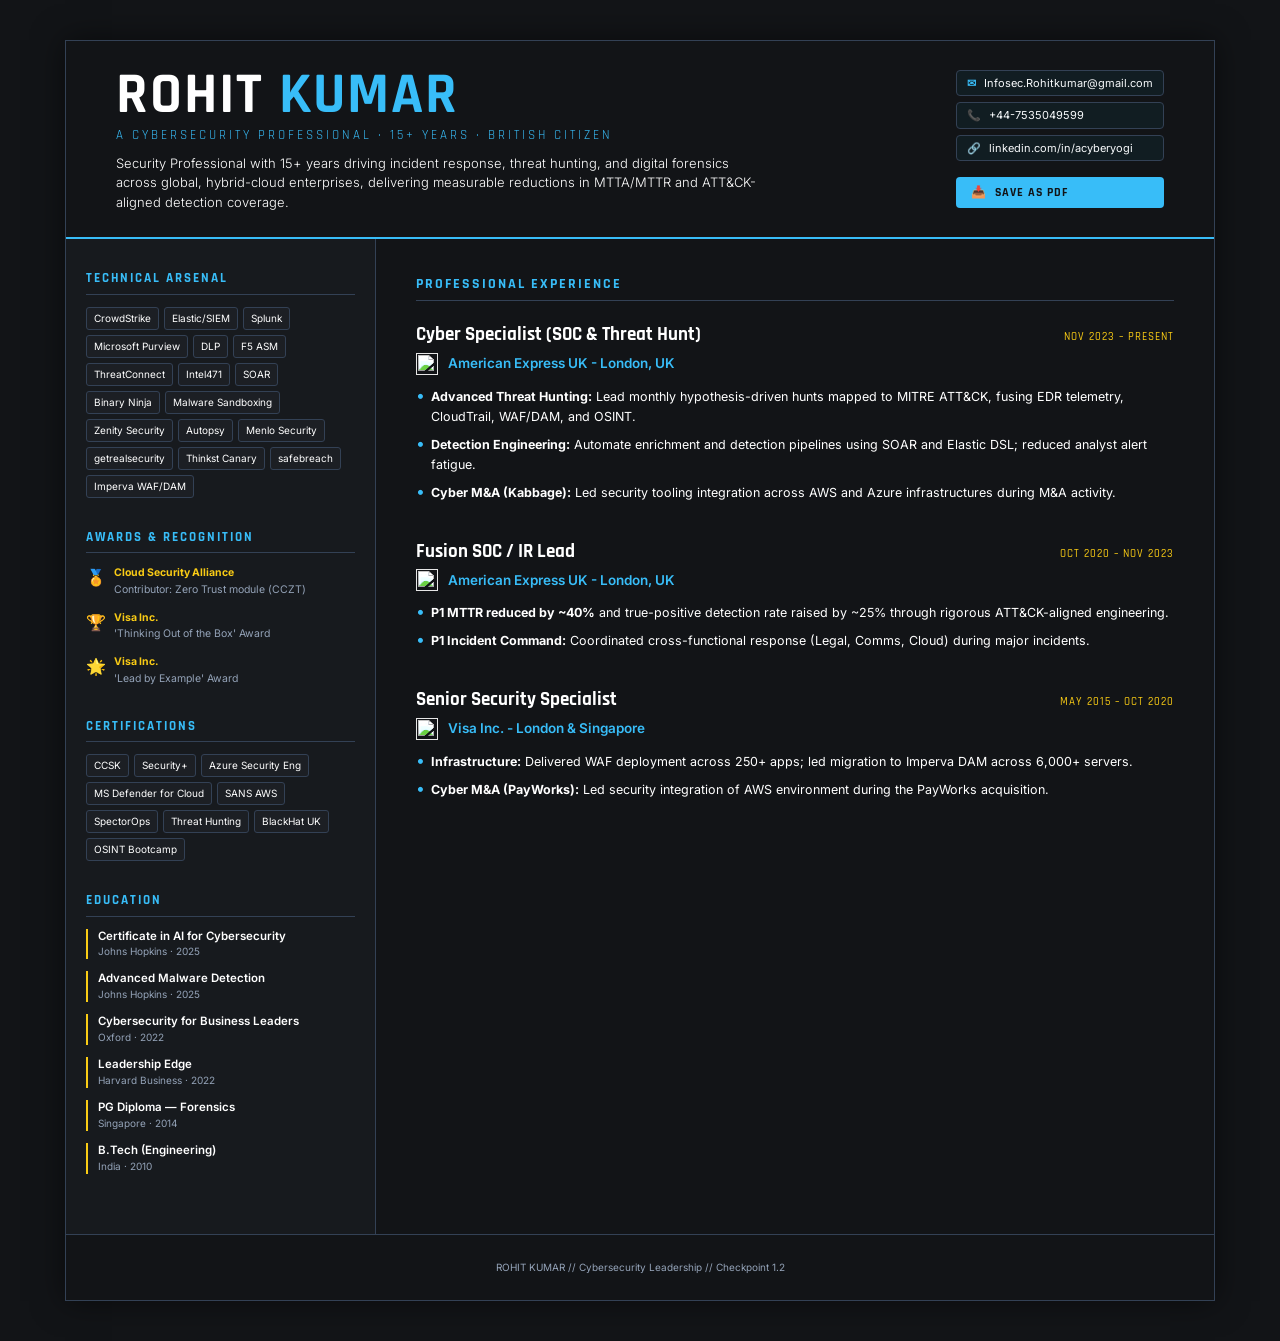
==== commit 160c7bef: "Update index.html" ====
--- a/index.html
+++ b/index.html
@@ -3,296 +3,250 @@
 <head>
 <meta charset="UTF-8">
 <meta name="viewport" content="width=device-width, initial-scale=1.0">
-<title>Rohit Kumar — Cybersecurity Professional</title>
+<title>Rohit Kumar — Checkpoint 1.2</title>
 <link href="https://fonts.googleapis.com/css2?family=Rajdhani:wght@500;600;700&family=Inter:wght@300;400;500;600&display=swap" rel="stylesheet">
 <style>
-/* Styling the button to match your theme */
-.download-btn {
-  background: var(--cyan);
-  color: var(--bg);
-  border: none;
-  padding: 10px 20px;
-  font-family: 'Rajdhani', sans-serif;
-  font-weight: 700;
-  font-size: 14px;
-  letter-spacing: 2px;
-  border-radius: 4px;
-  cursor: pointer;
-  transition: 0.3s;
-  margin-top: 15px;
-  box-shadow: 0 0 15px rgba(56, 189, 248, 0.3);
-}
-
-.download-btn:hover {
-  background: #fff;
-  box-shadow: 0 0 20px rgba(56, 189, 248, 0.6);
-}
-
-/* CRITICAL: Hides the button and footer during printing */
-@media print {
-  .download-btn, .footer {
-    display: none !important;
-  }
-  body {
-    padding: 0;
-    margin: 0;
-    width: 100%;
-  }
-  .main {
-    width: 100%;
-  }
-}
-:root {
-  --bg: #121417;
-  --card: #1C1F24;
-  --cyan: #38BDF8;
-  --blue: #0EA5E9;
-  --gold: #FACC15;
-  --text: #F8FAFC;
-  --muted: #94A3B8;
-  --border: #334155;
-}
+  :root {
+    --bg: #121417;
+    --card: #1C1F24;
+    --cyan: #38BDF8;
+    --blue: #0EA5E9;
+    --gold: #FACC15;
+    --text: #F8FAFC;
+    --muted: #94A3B8;
+    --border: #334155;
+  }
 
   * { margin: 0; padding: 0; box-sizing: border-box; }
-  body { background: var(--bg); color: var(--text); font-family: 'Inter', sans-serif; width: 1150px; margin: 0 auto; line-height: 1.5; padding-bottom: 40px; }
-
-  /* --- COMPACT HEADER (Space Reduced) --- */
+
+  /* --- PDF & PRINT LOGIC --- */
+  @media print {
+    .download-btn { display: none !important; }
+    body { 
+      background-color: var(--bg) !important; 
+      -webkit-print-color-adjust: exact; 
+      print-color-adjust: exact;
+    }
+    .resume-wrapper { border: none !important; } /* Removes outer border for clean PDF edges */
+  }
+
+  body { 
+    background: var(--bg); 
+    color: var(--text); 
+    font-family: 'Inter', sans-serif; 
+    line-height: 1.5; 
+    padding: 40px 0;
+  }
+
+  /* --- MAIN CONTAINER BORDER --- */
+  .resume-wrapper {
+    width: 1150px;
+    margin: 0 auto;
+    background: var(--bg);
+    border: 1px solid var(--border); /* Subtle outer border */
+    box-shadow: 0 0 30px rgba(0,0,0,0.5);
+  }
+
+  /* --- DOWNLOAD BUTTON --- */
+  .download-btn {
+    background: var(--cyan);
+    color: var(--bg);
+    border: none;
+    padding: 8px 15px;
+    font-family: 'Rajdhani', sans-serif;
+    font-weight: 700;
+    font-size: 12px;
+    letter-spacing: 1px;
+    border-radius: 4px;
+    cursor: pointer;
+    transition: 0.3s;
+    margin-top: 10px;
+    display: inline-flex;
+    align-items: center;
+    gap: 8px;
+  }
+  .download-btn:hover { background: #fff; transform: translateY(-2px); }
+
+  /* --- HEADER --- */
   .header {
-    padding: 20px 50px 10px; /* Reduced vertical padding */
+    padding: 25px 50px;
     border-bottom: 2px solid var(--cyan);
     display: grid;
     grid-template-columns: 1fr auto;
     align-items: center;
     gap: 30px;
   }
-  .name { font-family: 'Rajdhani', sans-serif; font-size: 58px; font-weight: 700; color: #fff; letter-spacing: 2px; line-height: 1; margin-bottom: 2px; }
+  .name { font-family: 'Rajdhani', sans-serif; font-size: 58px; font-weight: 700; color: #fff; letter-spacing: 2px; line-height: 1; }
   .name span { color: var(--cyan); }
   .header-meta { font-family: 'Rajdhani', sans-serif; font-size: 13px; color: var(--cyan); letter-spacing: 3px; text-transform: uppercase; margin-top: 2px; display: block; }
-  .tagline { font-size: 13px; color: #FFFFFF; max-width: 650px; margin-top: 6px; font-weight: 300; line-height: 1.5; }
+  .tagline { font-size: 13px; color: #FFFFFF; max-width: 650px; margin-top: 8px; font-weight: 300; }
   
-  .contact-grid { display: grid; grid-template-columns: 1fr; gap: 4px; }
+  .contact-grid { display: grid; grid-template-columns: 1fr; gap: 6px; }
   .pill { background: rgba(0,200,224,0.05); border: 1px solid var(--border); padding: 4px 10px; font-size: 11px; border-radius: 4px; color: var(--text); }
   .pill b { color: var(--cyan); margin-right: 5px; }
 
   /* --- LAYOUT --- */
   .main { display: grid; grid-template-columns: 310px 1fr; }
-  .sidebar { background: rgba(13, 31, 51, 0.4); border-right: 1px solid var(--border); padding: 20px 20px; }
-  .content { padding: 20px 40px; }
-
-  /* --- SECTION TITLES (Space Reduced) --- */
-  .s-title { font-family: 'Rajdhani', sans-serif; font-size: 13px; font-weight: 700; color: var(--cyan); border-bottom: 1px solid var(--border); padding-bottom: 4px; margin-bottom: 8px; text-transform: uppercase; letter-spacing: 2px; }
-  .s-section { margin-bottom: 22px; }
-  .c-title { font-family: 'Rajdhani', sans-serif; font-size: 13px; font-weight: 700; color: var(--cyan); border-bottom: 1px solid var(--border); padding-bottom: 4px; margin-bottom: 15px; text-transform: uppercase; letter-spacing: 2px; }
+  .sidebar { background: rgba(28, 31, 36, 0.6); border-right: 1px solid var(--border); padding: 30px 20px; }
+  .content { padding: 35px 40px; }
+
+  .s-title { font-family: 'Rajdhani', sans-serif; font-size: 13px; font-weight: 700; color: var(--cyan); border-bottom: 1px solid var(--border); padding-bottom: 5px; margin-bottom: 12px; text-transform: uppercase; letter-spacing: 2px; }
+  .s-section { margin-bottom: 30px; }
+  .c-title { font-family: 'Rajdhani', sans-serif; font-size: 14px; font-weight: 700; color: var(--cyan); border-bottom: 1px solid var(--border); padding-bottom: 5px; margin-bottom: 20px; text-transform: uppercase; letter-spacing: 2px; }
 
   /* --- TAGS & SIDEBAR LISTS --- */
   .tags { display: flex; flex-wrap: wrap; gap: 5px; }
   .tag { background: var(--card); border: 1px solid var(--border); padding: 3px 7px; font-size: 10px; border-radius: 3px; color: #fff; }
 
-  .item-card { margin-bottom: 8px; padding-left: 10px; border-left: 2px solid var(--blue); }
+  .item-card { margin-bottom: 12px; padding-left: 10px; border-left: 2px solid var(--blue); }
   .item-card.edu { border-left-color: var(--gold); }
   .item-title { font-size: 11.5px; font-weight: 600; color: #fff; line-height: 1.3; }
   .item-sub { font-size: 10px; color: var(--muted); margin-top: 1px; }
 
-  /* --- EXPERIENCE (Space Reduced) --- */
-  .job { margin-bottom: 24px; }
-  .job-header { display: flex; justify-content: space-between; align-items: baseline; margin-bottom: 1px; }
+  /* --- EXPERIENCE --- */
+  .job { margin-bottom: 35px; }
+  .job-header { display: flex; justify-content: space-between; align-items: baseline; margin-bottom: 3px; }
   .job-title { font-family: 'Rajdhani', sans-serif; font-size: 19px; font-weight: 700; color: #fff; }
   .job-date { font-size: 10.5px; color: var(--gold); font-weight: 500; font-family: 'Rajdhani', sans-serif; letter-spacing: 1px; }
-  .company-line { display: flex; align-items: center; gap: 10px; margin-bottom: 6px; }
+  .company-line { display: flex; align-items: center; gap: 10px; margin-bottom: 12px; }
   .logo { width: 22px; height: 22px; object-fit: contain; filter: brightness(1.2); }
   .org { font-size: 13.5px; font-weight: 600; color: var(--cyan); }
 
   .bullets { list-style: none; }
-  .bullets li { font-size: 12.5px; color: #FFFFFF; margin-bottom: 5px; padding-left: 15px; position: relative; line-height: 1.5; }
+  .bullets li { font-size: 12.5px; color: #FFFFFF; margin-bottom: 8px; padding-left: 15px; position: relative; line-height: 1.6; }
   .bullets li::before { content: '•'; position: absolute; left: 0; color: var(--cyan); font-size: 16px; line-height: 1; }
   .bullets li strong { color: #fff; }
 
-  .award-box { display: flex; gap: 8px; margin-bottom: 8px; }
+  .award-box { display: flex; gap: 8px; margin-bottom: 12px; }
   .award-icon { font-size: 16px; }
   .award-info { font-size: 10.5px; color: var(--muted); }
   .award-info b { color: var(--gold); display: block; margin-bottom: 1px; }
 
-  .footer { text-align: center; padding: 20px; font-size: 10px; color: var(--muted); border-top: 1px solid var(--border); }
+  .footer { text-align: center; padding: 25px; font-size: 10px; color: var(--muted); border-top: 1px solid var(--border); }
 </style>
 </head>
 <body>
 
-<div class="header">
-  <div>
-    <h1 class="name">ROHIT <span>KUMAR</span></h1>
-    <span class="header-meta">A Cybersecurity Professional · 15+ Years · British Citizen</span>
-    <p class="tagline">Security Professional with 15+ years driving incident response, threat hunting, and digital forensics across global, hybrid-cloud enterprises, delivering measurable reductions in MTTA/MTTR and ATT&CK-aligned detection coverage, with executive communication and post-incident improvement at scale.</p>
+<div class="resume-wrapper">
+  <div class="header">
+    <div>
+      <h1 class="name">ROHIT <span>KUMAR</span></h1>
+      <span class="header-meta">A Cybersecurity Professional · 15+ Years · British Citizen</span>
+      <p class="tagline">Security Professional with 15+ years driving incident response, threat hunting, and digital forensics across global, hybrid-cloud enterprises, delivering measurable reductions in MTTA/MTTR and ATT&CK-aligned detection coverage.</p>
+    </div>
+    <div class="contact-grid">
+      <div class="pill"><b>✉</b> Infosec.Rohitkumar@gmail.com</div>
+      <div class="pill"><b>📞</b> +44-7535049599</div>
+      <div class="pill"><b>🔗</b> linkedin.com/in/acyberyogi</div>
+      <button class="download-btn" onclick="window.print()"><span>📥</span> SAVE AS PDF</button>
+    </div>
   </div>
-  <div class="contact-grid">
-    <div class="pill"><b>✉</b> Infosec.Rohitkumar@gmail.com</div>
-    <div class="pill"><b>📞</b> +44-7535049599</div>
-    <div class="pill"><b>🔗</b> linkedin.com/in/acyberyogi</div>
+
+  <div class="main">
+    <div class="sidebar">
+      <div class="s-section">
+        <div class="s-title">Technical Arsenal</div>
+        <div class="tags">
+          <span class="tag">CrowdStrike</span> <span class="tag">Elastic/SIEM</span> <span class="tag">Splunk</span>
+          <span class="tag">Microsoft Purview</span> <span class="tag">DLP</span> <span class="tag">F5 ASM</span>
+          <span class="tag">ThreatConnect</span> <span class="tag">Intel471</span> <span class="tag">SOAR</span>
+          <span class="tag">Binary Ninja</span> <span class="tag">Malware Sandboxing</span> <span class="tag">Zenity Security</span>
+          <span class="tag">Autopsy</span> <span class="tag">Menlo Security</span> <span class="tag">getrealsecurity</span>
+          <span class="tag">Thinkst Canary</span> <span class="tag">safebreach</span> <span class="tag">Imperva WAF/DAM</span>
+        </div>
+      </div>
+
+      <div class="s-section">
+        <div class="s-title">Awards & Recognition</div>
+        <div class="award-box">
+          <span class="award-icon">🏅</span>
+          <div class="award-info"><b>Cloud Security Alliance</b>Contributor: Zero Trust module (CCZT)</div>
+        </div>
+        <div class="award-box">
+          <span class="award-icon">🏆</span>
+          <div class="award-info"><b>Visa Inc.</b>'Thinking Out of the Box' Award</div>
+        </div>
+        <div class="award-box">
+          <span class="award-icon">🌟</span>
+          <div class="award-info"><b>Visa Inc.</b>'Lead by Example' Award</div>
+        </div>
+      </div>
+
+      <div class="s-section">
+        <div class="s-title">Certifications</div>
+        <div class="tags">
+          <span class="tag">CCSK</span> <span class="tag">Security+</span> <span class="tag">Azure Security Eng</span>
+          <span class="tag">MS Defender for Cloud</span> <span class="tag">SANS AWS</span> <span class="tag">SpectorOps</span>
+          <span class="tag">Threat Hunting</span> <span class="tag">BlackHat UK</span> <span class="tag">OSINT Bootcamp</span>
+        </div>
+      </div>
+
+      <div class="s-section">
+        <div class="s-title">Education</div>
+        <div class="item-card edu"><div class="item-title">Certificate in AI for Cybersecurity</div><div class="item-sub">Johns Hopkins · 2025</div></div>
+        <div class="item-card edu"><div class="item-title">Advanced Malware Detection</div><div class="item-sub">Johns Hopkins · 2025</div></div>
+        <div class="item-card edu"><div class="item-title">Cybersecurity for Business Leaders</div><div class="item-sub">Oxford · 2022</div></div>
+        <div class="item-card edu"><div class="item-title">Leadership Edge</div><div class="item-sub">Harvard Business · 2022</div></div>
+        <div class="item-card edu"><div class="item-title">PG Diploma — Forensics</div><div class="item-sub">Singapore · 2014</div></div>
+        <div class="item-card edu"><div class="item-title">B.Tech (Engineering)</div><div class="item-sub">India · 2010</div></div>
+      </div>
+    </div>
+
+    <div class="content">
+      <div class="c-title">Professional Experience</div>
+
+      <div class="job">
+        <div class="job-header">
+          <h3 class="job-title">Cyber Specialist (SOC & Threat Hunt)</h3>
+          <span class="job-date">NOV 2023 – PRESENT</span>
+        </div>
+        <div class="company-line">
+          <img src="https://logo.clearbit.com/americanexpress.com" class="logo">
+          <span class="org">American Express UK - London, UK</span>
+        </div>
+        <ul class="bullets">
+          <li><strong>Advanced Threat Hunting:</strong> Lead monthly hypothesis-driven hunts mapped to MITRE ATT&CK, fusing EDR telemetry, CloudTrail, WAF/DAM, and OSINT.</li>
+          <li><strong>Detection Engineering:</strong> Automate enrichment and detection pipelines using SOAR and Elastic DSL; reduced analyst alert fatigue.</li>
+          <li><strong>Cyber M&A (Kabbage):</strong> Led security tooling integration across AWS and Azure infrastructures during M&A activity.</li>
+        </ul>
+      </div>
+
+      <div class="job">
+        <div class="job-header">
+          <h3 class="job-title">Fusion SOC / IR Lead</h3>
+          <span class="job-date">OCT 2020 – NOV 2023</span>
+        </div>
+        <div class="company-line">
+          <img src="https://logo.clearbit.com/americanexpress.com" class="logo">
+          <span class="org">American Express UK - London, UK</span>
+        </div>
+        <ul class="bullets">
+          <li><strong>P1 MTTR reduced by ~40%</strong> and true-positive detection rate raised by ~25% through rigorous ATT&CK-aligned engineering.</li>
+          <li><strong>P1 Incident Command:</strong> Coordinated cross-functional response (Legal, Comms, Cloud) during major incidents.</li>
+        </ul>
+      </div>
+
+      <div class="job">
+        <div class="job-header">
+          <h3 class="job-title">Senior Security Specialist</h3>
+          <span class="job-date">MAY 2015 – OCT 2020</span>
+        </div>
+        <div class="company-line">
+          <img src="https://logo.clearbit.com/visa.com" class="logo">
+          <span class="org">Visa Inc. - London & Singapore</span>
+        </div>
+        <ul class="bullets">
+          <li><strong>Infrastructure:</strong> Delivered WAF deployment across 250+ apps; led migration to Imperva DAM across 6,000+ servers.</li>
+          <li><strong>Cyber M&A (PayWorks):</strong> Led security integration of AWS environment during the PayWorks acquisition.</li>
+        </ul>
+      </div>
+    </div>
+  </div>
+
+  <div class="footer">
+    ROHIT KUMAR // Cybersecurity Leadership // Checkpoint 1.2
   </div>
 </div>
 
-<div class="main">
-  <div class="sidebar">
-    <div class="s-section">
-      <div class="s-title">Technical Arsenal</div>
-      <div class="tags">
-        <span class="tag">CrowdStrike</span> 
-        <span class="tag">Elastic/SIEM</span> 
-        <span class="tag">Splunk</span>
-        <span class="tag">Microsoft Purview</span> 
-        <span class="tag">DLP</span> 
-        <span class="tag">F5 ASM</span>
-        <span class="tag">ThreatConnect</span> 
-        <span class="tag">Intel471</span> 
-        <span class="tag">SOAR</span>
-        <span class="tag">Binary Ninja</span>
-        <span class="tag">Malware Sandboxing</span> 
-        <span class="tag">Zenity Prompt Security</span> 
-        <span class="tag">Autopsy</span> 
-        <span class="tag">Menlo Security</span>
-        <span class="tag">getrealsecurity</span> 
-        <span class="tag">Thinkst Cyber Deception</span> 
-        <span class="tag">safebreach</span>
-        <span class="tag">Imperva WAF/DAM</span>
-      </div>
-    </div>
-
-    <div class="s-section">
-      <div class="s-title">Awards & Recognition</div>
-      <div class="award-box">
-        <span class="award-icon">🏅</span>
-        <div class="award-info"><b>Cloud Security Alliance</b>Contributor: Zero Trust module (CCZT)</div>
-      </div>
-      <div class="award-box">
-        <span class="award-icon">🏆</span>
-        <div class="award-info"><b>Visa Inc.</b>'Thinking Out of the Box' Award</div>
-      </div>
-      <div class="award-box">
-        <span class="award-icon">🌟</span>
-        <div class="award-info"><b>Visa Inc.</b>'Lead by Example' Award</div>
-      </div>
-    </div>
-
-    <div class="s-section">
-      <div class="s-title">Certifications</div>
-      <div class="tags">
-        <span class="tag">CCSK</span> <span class="tag">Security+</span> <span class="tag">Azure Security Eng</span>
-        <span class="tag">MS Defender for Cloud</span> <span class="tag">SANS AWS</span> <span class="tag">SpectorOps</span>
-        <span class="tag">Threat Hunting</span> <span class="tag">BlackHat UK</span> <span class="tag">OSINT Bootcamp</span>
-        <span class="tag">MacOS Forensics</span> <span class="tag">AZURE Pentest</span>
-      </div>
-    </div>
-
-    <div class="s-section">
-      <div class="s-title">Education</div>
-      <div class="item-card edu">
-        <div class="item-title">Certificate in AI for Cybersecurity</div>
-        <div class="item-sub">Johns Hopkins University · 2025</div>
-      </div>
-      <div class="item-card edu">
-        <div class="item-title">Advanced Malware & Network Anomaly Detection</div>
-        <div class="item-sub">Johns Hopkins University · 2025</div>
-      </div>
-      <div class="item-card edu">
-        <div class="item-title">Cybersecurity for Business Leaders</div>
-        <div class="item-sub">University of Oxford · 2022</div>
-      </div>
-      <div class="item-card edu">
-        <div class="item-title">Leadership Edge: Connect with Others</div>
-        <div class="item-sub">Harvard Business Publishing · 2022</div>
-      </div>
-      <div class="item-card edu">
-        <div class="item-title">PG Diploma — IT Security & Digital Forensics</div>
-        <div class="item-sub">Singapore · 2014</div>
-      </div>
-      <div class="item-card edu">
-        <div class="item-title">B.Tech (Engineering)</div>
-        <div class="item-sub">India · 2010</div>
-      </div>
-    </div>
-  </div>
-
-  <div class="content">
-    <div class="c-title">Professional Experience</div>
-
-    <div class="job">
-      <div class="job-header">
-        <h3 class="job-title">Cyber Specialist (SOC & Threat Hunt)</h3>
-        <span class="job-date">NOV 2023 – PRESENT</span>
-      </div>
-      <div class="company-line">
-        <img src="https://logo.clearbit.com/americanexpress.com" class="logo">
-        <span class="org">American Express UK - London , UK</span>
-      </div>
-      <ul class="bullets">
-        <li><strong>Advanced Threat Hunting:</strong> Lead monthly hypothesis-driven hunts mapped to MITRE ATT&CK, fusing EDR telemetry (CrowdStrike/Tanium), CloudTrail/Defender, WAF/DAM, and OSINT to surface early-stage TTPs and insider anomalies — converting each hunt into high-fidelity SIEM/XDR detection rules.</li>
-        <li><strong>Detection Engineering:</strong> Automate enrichment, correlation, and detection pipelines using SOAR, Es QL and Elastic DSL; reduced analyst alert fatigue and accelerated triage velocity across the SOC.</li>
-        <li><strong>Emerging Threat Focus:</strong> Spearhead initiatives covering AI security & API security risks, low-code/no-code platform threats, and AI-driven attack vectors — keeping detection coverage ahead of the evolving threat landscape.</li>
-        <li><strong>Purple Team Collaboration:</strong> Embedded with red team and CTI on adversarial simulation exercises, validating detection efficacy and driving strategic technology adoption.</li>
-        <li><strong>Cyber M&A (Kabbage):</strong> Led security tooling integration across AWS and Azure infrastructures during M&A activity — reviewing cloud policies, rearchitecting alert pipelines, and building custom detection rules to maintain compliance and visibility.</li>
-      </ul>
-    </div>
-
-    <div class="job">
-      <div class="job-header">
-        <h3 class="job-title">Fusion SOC / IR Lead</h3>
-        <span class="job-date">OCT 2020 – NOV 2023</span>
-      </div>
-      <div class="company-line">
-        <img src="https://logo.clearbit.com/americanexpress.com" class="logo">
-        <span class="org">American Express UK - London , UK</span>
-      </div>
-      <ul class="bullets">
-        <li><strong>P1 MTTR reduced by ~40%</strong> and true-positive detection rate raised by ~25% through rigorous ATT&CK-aligned detection engineering and continuous process improvement.</li>
-        <li><strong>ATT&CK Coverage:</strong> Raised detection coverage across top ATT&CK techniques to 60%+ by hardening the web/endpoint stack — Imperva/Akamai, Falcon/Tanium, DLP (Purview/Symantec), Zimperium, and IDS/IPS.</li>
-        <li><strong>CTI Operationalisation:</strong> Curated actor TTPs and threat campaigns into sprint-ready hunt packages and detection rules each cycle, converting intelligence into measurable detection outcomes.</li>
-        <li><strong>P1 Incident Command:</strong> Coordinated cross-functional response (Legal, Comms, Cloud, App owners) during major incidents; delivered executive briefings and post-incident reviews that drove backlog remediation and policy changes across BUs.</li>
-      </ul>
-    </div>
-
-    <div class="job">
-      <div class="job-header">
-        <h3 class="job-title">Senior Security Specialist</h3>
-        <span class="job-date">MAY 2015 – OCT 2020</span>
-      </div>
-      <div class="company-line">
-        <img src="https://logo.clearbit.com/visa.com" class="logo">
-        <span class="org">Visa Inc. - London & Singapore</span>
-      </div>
-      <ul class="bullets">
-        <li><strong>Large-Scale Infrastructure Security:</strong> Delivered WAF deployment (Imperva and Akamai) across 250+ web applications; led migration from IBM Guardium to Imperva DAM across 6,000+ database servers.</li>
-        <li><strong>Threat Detection & IR:</strong> Directed high-priority incident response using MITRE ATT&CK to identify adversarial and insider-threat TTPs through DAM, SIEM, and enriched log sources.</li>
-        <li><strong>Cyber M&A (PayWorks):</strong> Led security integration of AWS environment during the PayWorks acquisition — rearchitected MSSP IR plan, rewrote playbooks, onboarded vendors, and built custom SIEM policies for the merged environment.</li>
-        <li><strong>Awards:</strong> Received 'Cybersecurity Thinking Out of the Box' and 'Lead by Example' awards from Visa Inc. for outstanding contribution to threat detection innovation and team leadership.</li>
-        <li>Managed cross-functional security projects across Legal, Engineering, and Compliance, integrating security practices into M&A and business transformation programmes.</li>
-      </ul>
-    </div>
-
-    <div class="job">
-      <div class="job-header">
-        <h3 class="job-title">Technical Security Consultant</h3>
-        <span class="job-date">MAY 2014 – MAY 2015</span>
-      </div>
-      <div class="company-line">
-        <img src="https://logo.clearbit.com/gulfit.ae" class="logo">
-        <span class="org">Gulf IT LLC - Dubai, UAE</span>
-      </div>
-      <ul class="bullets">
-        <li>Managed full pre- and post-sales security cycles across the Middle East for Imperva (WAF/DAM), Symantec, and McAfee portfolios — handling RFPs, PoCs, and demonstrations tailored to enterprise requirements.</li>
-      </ul>
-    </div>
-
-    <div class="job">
-      <div class="job-header">
-        <h3 class="job-title">Security Operations Specialist</h3>
-        <span class="job-date">NOV 2011 – MAR 2014</span>
-      </div>
-      <div class="company-line">
-        <img src="https://logo.clearbit.com/ibm.com" class="logo">
-        <span class="org">IBM India</span>
-      </div>
-      <ul class="bullets">
-        <li>Operated in a 24x7 Security Command Centre handling perimeter attacks, web exploits, and online fraud incidents; installed and maintained Nessus, Symantec AV, IDS/IPS, and honeypot infrastructure.</li>
-      </ul>
-    </div>
-  </div>
-</div>
+</body>
+</html>
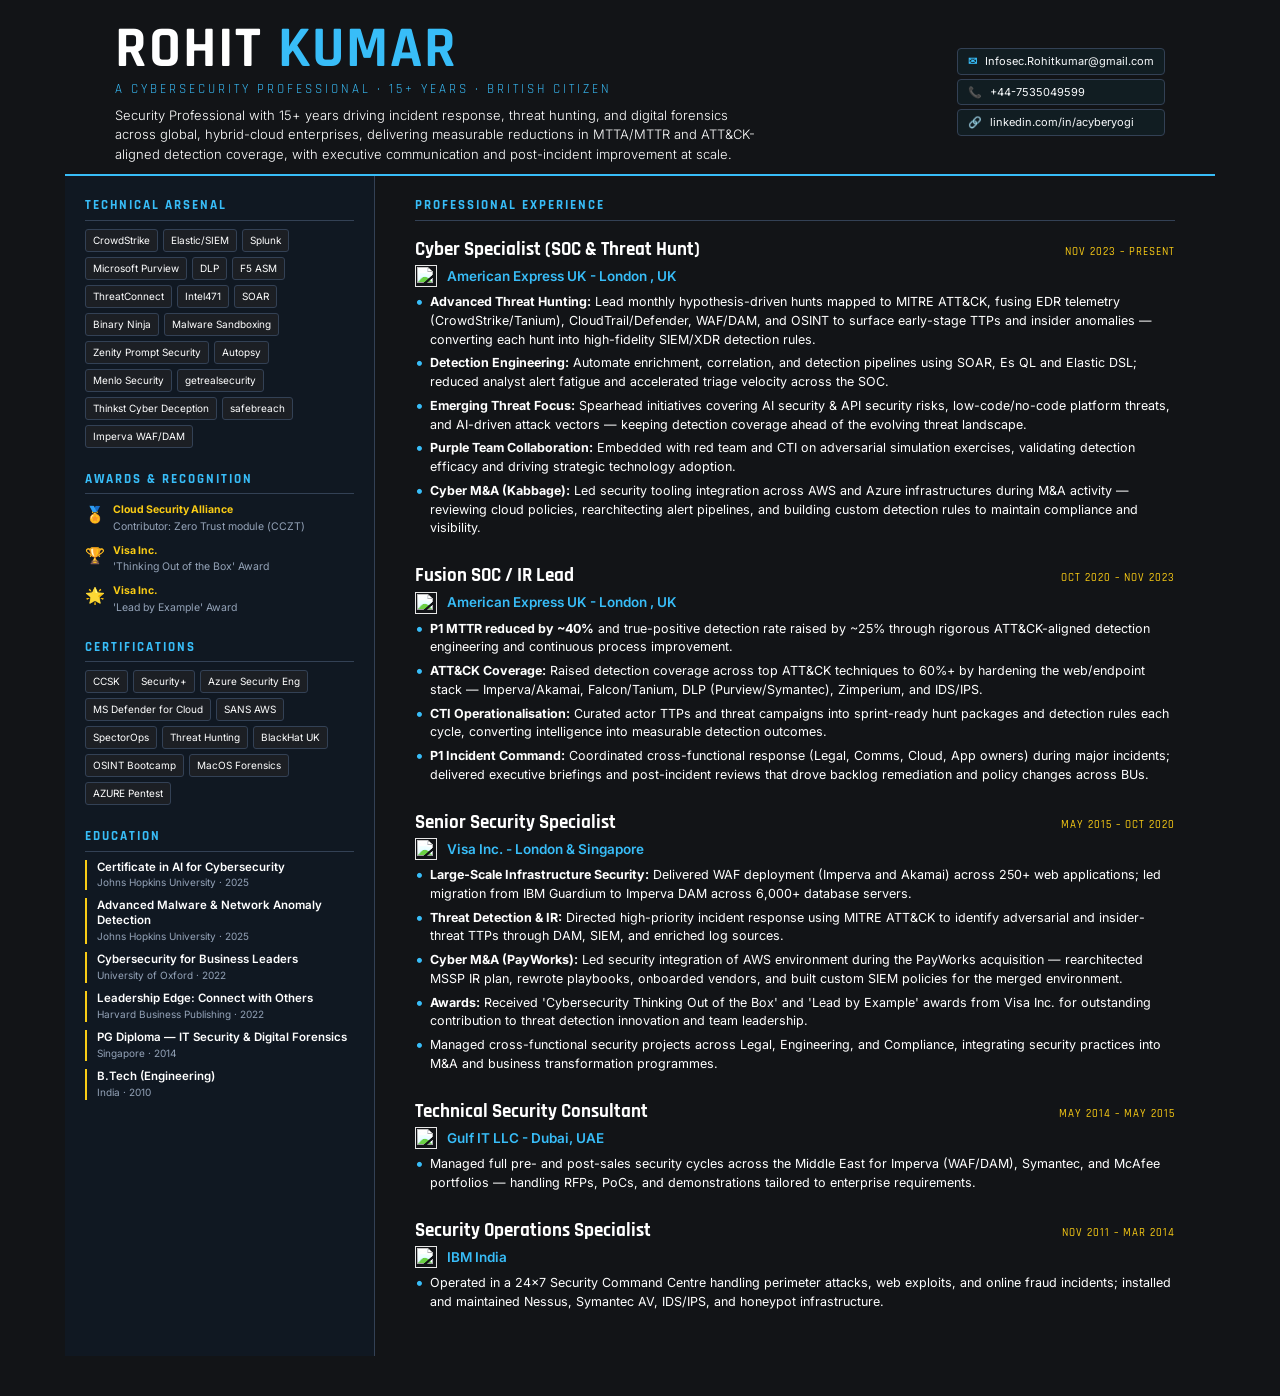
==== commit 68ce26e5: "Refactor index.html for improved layout and content Updated title and modified various CSS styles fo" ====
--- a/index.html
+++ b/index.html
@@ -3,250 +3,296 @@
 <head>
 <meta charset="UTF-8">
 <meta name="viewport" content="width=device-width, initial-scale=1.0">
-<title>Rohit Kumar — Checkpoint 1.2</title>
+<title>Rohit Kumar — Cybersecurity Professional</title>
 <link href="https://fonts.googleapis.com/css2?family=Rajdhani:wght@500;600;700&family=Inter:wght@300;400;500;600&display=swap" rel="stylesheet">
 <style>
-  :root {
-    --bg: #121417;
-    --card: #1C1F24;
-    --cyan: #38BDF8;
-    --blue: #0EA5E9;
-    --gold: #FACC15;
-    --text: #F8FAFC;
-    --muted: #94A3B8;
-    --border: #334155;
-  }
+/* Styling the button to match your theme */
+.download-btn {
+  background: var(--cyan);
+  color: var(--bg);
+  border: none;
+  padding: 10px 20px;
+  font-family: 'Rajdhani', sans-serif;
+  font-weight: 700;
+  font-size: 14px;
+  letter-spacing: 2px;
+  border-radius: 4px;
+  cursor: pointer;
+  transition: 0.3s;
+  margin-top: 15px;
+  box-shadow: 0 0 15px rgba(56, 189, 248, 0.3);
+}
+
+.download-btn:hover {
+  background: #fff;
+  box-shadow: 0 0 20px rgba(56, 189, 248, 0.6);
+}
+
+/* CRITICAL: Hides the button and footer during printing */
+@media print {
+  .download-btn, .footer {
+    display: none !important;
+  }
+  body {
+    padding: 0;
+    margin: 0;
+    width: 100%;
+  }
+  .main {
+    width: 100%;
+  }
+}
+:root {
+  --bg: #121417;
+  --card: #1C1F24;
+  --cyan: #38BDF8;
+  --blue: #0EA5E9;
+  --gold: #FACC15;
+  --text: #F8FAFC;
+  --muted: #94A3B8;
+  --border: #334155;
+}
 
   * { margin: 0; padding: 0; box-sizing: border-box; }
-
-  /* --- PDF & PRINT LOGIC --- */
-  @media print {
-    .download-btn { display: none !important; }
-    body { 
-      background-color: var(--bg) !important; 
-      -webkit-print-color-adjust: exact; 
-      print-color-adjust: exact;
-    }
-    .resume-wrapper { border: none !important; } /* Removes outer border for clean PDF edges */
-  }
-
-  body { 
-    background: var(--bg); 
-    color: var(--text); 
-    font-family: 'Inter', sans-serif; 
-    line-height: 1.5; 
-    padding: 40px 0;
-  }
-
-  /* --- MAIN CONTAINER BORDER --- */
-  .resume-wrapper {
-    width: 1150px;
-    margin: 0 auto;
-    background: var(--bg);
-    border: 1px solid var(--border); /* Subtle outer border */
-    box-shadow: 0 0 30px rgba(0,0,0,0.5);
-  }
-
-  /* --- DOWNLOAD BUTTON --- */
-  .download-btn {
-    background: var(--cyan);
-    color: var(--bg);
-    border: none;
-    padding: 8px 15px;
-    font-family: 'Rajdhani', sans-serif;
-    font-weight: 700;
-    font-size: 12px;
-    letter-spacing: 1px;
-    border-radius: 4px;
-    cursor: pointer;
-    transition: 0.3s;
-    margin-top: 10px;
-    display: inline-flex;
-    align-items: center;
-    gap: 8px;
-  }
-  .download-btn:hover { background: #fff; transform: translateY(-2px); }
-
-  /* --- HEADER --- */
+  body { background: var(--bg); color: var(--text); font-family: 'Inter', sans-serif; width: 1150px; margin: 0 auto; line-height: 1.5; padding-bottom: 40px; }
+
+  /* --- COMPACT HEADER (Space Reduced) --- */
   .header {
-    padding: 25px 50px;
+    padding: 20px 50px 10px; /* Reduced vertical padding */
     border-bottom: 2px solid var(--cyan);
     display: grid;
     grid-template-columns: 1fr auto;
     align-items: center;
     gap: 30px;
   }
-  .name { font-family: 'Rajdhani', sans-serif; font-size: 58px; font-weight: 700; color: #fff; letter-spacing: 2px; line-height: 1; }
+  .name { font-family: 'Rajdhani', sans-serif; font-size: 58px; font-weight: 700; color: #fff; letter-spacing: 2px; line-height: 1; margin-bottom: 2px; }
   .name span { color: var(--cyan); }
   .header-meta { font-family: 'Rajdhani', sans-serif; font-size: 13px; color: var(--cyan); letter-spacing: 3px; text-transform: uppercase; margin-top: 2px; display: block; }
-  .tagline { font-size: 13px; color: #FFFFFF; max-width: 650px; margin-top: 8px; font-weight: 300; }
+  .tagline { font-size: 13px; color: #FFFFFF; max-width: 650px; margin-top: 6px; font-weight: 300; line-height: 1.5; }
   
-  .contact-grid { display: grid; grid-template-columns: 1fr; gap: 6px; }
+  .contact-grid { display: grid; grid-template-columns: 1fr; gap: 4px; }
   .pill { background: rgba(0,200,224,0.05); border: 1px solid var(--border); padding: 4px 10px; font-size: 11px; border-radius: 4px; color: var(--text); }
   .pill b { color: var(--cyan); margin-right: 5px; }
 
   /* --- LAYOUT --- */
   .main { display: grid; grid-template-columns: 310px 1fr; }
-  .sidebar { background: rgba(28, 31, 36, 0.6); border-right: 1px solid var(--border); padding: 30px 20px; }
-  .content { padding: 35px 40px; }
-
-  .s-title { font-family: 'Rajdhani', sans-serif; font-size: 13px; font-weight: 700; color: var(--cyan); border-bottom: 1px solid var(--border); padding-bottom: 5px; margin-bottom: 12px; text-transform: uppercase; letter-spacing: 2px; }
-  .s-section { margin-bottom: 30px; }
-  .c-title { font-family: 'Rajdhani', sans-serif; font-size: 14px; font-weight: 700; color: var(--cyan); border-bottom: 1px solid var(--border); padding-bottom: 5px; margin-bottom: 20px; text-transform: uppercase; letter-spacing: 2px; }
+  .sidebar { background: rgba(13, 31, 51, 0.4); border-right: 1px solid var(--border); padding: 20px 20px; }
+  .content { padding: 20px 40px; }
+
+  /* --- SECTION TITLES (Space Reduced) --- */
+  .s-title { font-family: 'Rajdhani', sans-serif; font-size: 13px; font-weight: 700; color: var(--cyan); border-bottom: 1px solid var(--border); padding-bottom: 4px; margin-bottom: 8px; text-transform: uppercase; letter-spacing: 2px; }
+  .s-section { margin-bottom: 22px; }
+  .c-title { font-family: 'Rajdhani', sans-serif; font-size: 13px; font-weight: 700; color: var(--cyan); border-bottom: 1px solid var(--border); padding-bottom: 4px; margin-bottom: 15px; text-transform: uppercase; letter-spacing: 2px; }
 
   /* --- TAGS & SIDEBAR LISTS --- */
   .tags { display: flex; flex-wrap: wrap; gap: 5px; }
   .tag { background: var(--card); border: 1px solid var(--border); padding: 3px 7px; font-size: 10px; border-radius: 3px; color: #fff; }
 
-  .item-card { margin-bottom: 12px; padding-left: 10px; border-left: 2px solid var(--blue); }
+  .item-card { margin-bottom: 8px; padding-left: 10px; border-left: 2px solid var(--blue); }
   .item-card.edu { border-left-color: var(--gold); }
   .item-title { font-size: 11.5px; font-weight: 600; color: #fff; line-height: 1.3; }
   .item-sub { font-size: 10px; color: var(--muted); margin-top: 1px; }
 
-  /* --- EXPERIENCE --- */
-  .job { margin-bottom: 35px; }
-  .job-header { display: flex; justify-content: space-between; align-items: baseline; margin-bottom: 3px; }
+  /* --- EXPERIENCE (Space Reduced) --- */
+  .job { margin-bottom: 24px; }
+  .job-header { display: flex; justify-content: space-between; align-items: baseline; margin-bottom: 1px; }
   .job-title { font-family: 'Rajdhani', sans-serif; font-size: 19px; font-weight: 700; color: #fff; }
   .job-date { font-size: 10.5px; color: var(--gold); font-weight: 500; font-family: 'Rajdhani', sans-serif; letter-spacing: 1px; }
-  .company-line { display: flex; align-items: center; gap: 10px; margin-bottom: 12px; }
+  .company-line { display: flex; align-items: center; gap: 10px; margin-bottom: 6px; }
   .logo { width: 22px; height: 22px; object-fit: contain; filter: brightness(1.2); }
   .org { font-size: 13.5px; font-weight: 600; color: var(--cyan); }
 
   .bullets { list-style: none; }
-  .bullets li { font-size: 12.5px; color: #FFFFFF; margin-bottom: 8px; padding-left: 15px; position: relative; line-height: 1.6; }
+  .bullets li { font-size: 12.5px; color: #FFFFFF; margin-bottom: 5px; padding-left: 15px; position: relative; line-height: 1.5; }
   .bullets li::before { content: '•'; position: absolute; left: 0; color: var(--cyan); font-size: 16px; line-height: 1; }
   .bullets li strong { color: #fff; }
 
-  .award-box { display: flex; gap: 8px; margin-bottom: 12px; }
+  .award-box { display: flex; gap: 8px; margin-bottom: 8px; }
   .award-icon { font-size: 16px; }
   .award-info { font-size: 10.5px; color: var(--muted); }
   .award-info b { color: var(--gold); display: block; margin-bottom: 1px; }
 
-  .footer { text-align: center; padding: 25px; font-size: 10px; color: var(--muted); border-top: 1px solid var(--border); }
+  .footer { text-align: center; padding: 20px; font-size: 10px; color: var(--muted); border-top: 1px solid var(--border); }
 </style>
 </head>
 <body>
 
-<div class="resume-wrapper">
-  <div class="header">
-    <div>
-      <h1 class="name">ROHIT <span>KUMAR</span></h1>
-      <span class="header-meta">A Cybersecurity Professional · 15+ Years · British Citizen</span>
-      <p class="tagline">Security Professional with 15+ years driving incident response, threat hunting, and digital forensics across global, hybrid-cloud enterprises, delivering measurable reductions in MTTA/MTTR and ATT&CK-aligned detection coverage.</p>
-    </div>
-    <div class="contact-grid">
-      <div class="pill"><b>✉</b> Infosec.Rohitkumar@gmail.com</div>
-      <div class="pill"><b>📞</b> +44-7535049599</div>
-      <div class="pill"><b>🔗</b> linkedin.com/in/acyberyogi</div>
-      <button class="download-btn" onclick="window.print()"><span>📥</span> SAVE AS PDF</button>
-    </div>
-  </div>
-
-  <div class="main">
-    <div class="sidebar">
-      <div class="s-section">
-        <div class="s-title">Technical Arsenal</div>
-        <div class="tags">
-          <span class="tag">CrowdStrike</span> <span class="tag">Elastic/SIEM</span> <span class="tag">Splunk</span>
-          <span class="tag">Microsoft Purview</span> <span class="tag">DLP</span> <span class="tag">F5 ASM</span>
-          <span class="tag">ThreatConnect</span> <span class="tag">Intel471</span> <span class="tag">SOAR</span>
-          <span class="tag">Binary Ninja</span> <span class="tag">Malware Sandboxing</span> <span class="tag">Zenity Security</span>
-          <span class="tag">Autopsy</span> <span class="tag">Menlo Security</span> <span class="tag">getrealsecurity</span>
-          <span class="tag">Thinkst Canary</span> <span class="tag">safebreach</span> <span class="tag">Imperva WAF/DAM</span>
-        </div>
-      </div>
-
-      <div class="s-section">
-        <div class="s-title">Awards & Recognition</div>
-        <div class="award-box">
-          <span class="award-icon">🏅</span>
-          <div class="award-info"><b>Cloud Security Alliance</b>Contributor: Zero Trust module (CCZT)</div>
-        </div>
-        <div class="award-box">
-          <span class="award-icon">🏆</span>
-          <div class="award-info"><b>Visa Inc.</b>'Thinking Out of the Box' Award</div>
-        </div>
-        <div class="award-box">
-          <span class="award-icon">🌟</span>
-          <div class="award-info"><b>Visa Inc.</b>'Lead by Example' Award</div>
-        </div>
-      </div>
-
-      <div class="s-section">
-        <div class="s-title">Certifications</div>
-        <div class="tags">
-          <span class="tag">CCSK</span> <span class="tag">Security+</span> <span class="tag">Azure Security Eng</span>
-          <span class="tag">MS Defender for Cloud</span> <span class="tag">SANS AWS</span> <span class="tag">SpectorOps</span>
-          <span class="tag">Threat Hunting</span> <span class="tag">BlackHat UK</span> <span class="tag">OSINT Bootcamp</span>
-        </div>
-      </div>
-
-      <div class="s-section">
-        <div class="s-title">Education</div>
-        <div class="item-card edu"><div class="item-title">Certificate in AI for Cybersecurity</div><div class="item-sub">Johns Hopkins · 2025</div></div>
-        <div class="item-card edu"><div class="item-title">Advanced Malware Detection</div><div class="item-sub">Johns Hopkins · 2025</div></div>
-        <div class="item-card edu"><div class="item-title">Cybersecurity for Business Leaders</div><div class="item-sub">Oxford · 2022</div></div>
-        <div class="item-card edu"><div class="item-title">Leadership Edge</div><div class="item-sub">Harvard Business · 2022</div></div>
-        <div class="item-card edu"><div class="item-title">PG Diploma — Forensics</div><div class="item-sub">Singapore · 2014</div></div>
-        <div class="item-card edu"><div class="item-title">B.Tech (Engineering)</div><div class="item-sub">India · 2010</div></div>
-      </div>
-    </div>
-
-    <div class="content">
-      <div class="c-title">Professional Experience</div>
-
-      <div class="job">
-        <div class="job-header">
-          <h3 class="job-title">Cyber Specialist (SOC & Threat Hunt)</h3>
-          <span class="job-date">NOV 2023 – PRESENT</span>
-        </div>
-        <div class="company-line">
-          <img src="https://logo.clearbit.com/americanexpress.com" class="logo">
-          <span class="org">American Express UK - London, UK</span>
-        </div>
-        <ul class="bullets">
-          <li><strong>Advanced Threat Hunting:</strong> Lead monthly hypothesis-driven hunts mapped to MITRE ATT&CK, fusing EDR telemetry, CloudTrail, WAF/DAM, and OSINT.</li>
-          <li><strong>Detection Engineering:</strong> Automate enrichment and detection pipelines using SOAR and Elastic DSL; reduced analyst alert fatigue.</li>
-          <li><strong>Cyber M&A (Kabbage):</strong> Led security tooling integration across AWS and Azure infrastructures during M&A activity.</li>
-        </ul>
-      </div>
-
-      <div class="job">
-        <div class="job-header">
-          <h3 class="job-title">Fusion SOC / IR Lead</h3>
-          <span class="job-date">OCT 2020 – NOV 2023</span>
-        </div>
-        <div class="company-line">
-          <img src="https://logo.clearbit.com/americanexpress.com" class="logo">
-          <span class="org">American Express UK - London, UK</span>
-        </div>
-        <ul class="bullets">
-          <li><strong>P1 MTTR reduced by ~40%</strong> and true-positive detection rate raised by ~25% through rigorous ATT&CK-aligned engineering.</li>
-          <li><strong>P1 Incident Command:</strong> Coordinated cross-functional response (Legal, Comms, Cloud) during major incidents.</li>
-        </ul>
-      </div>
-
-      <div class="job">
-        <div class="job-header">
-          <h3 class="job-title">Senior Security Specialist</h3>
-          <span class="job-date">MAY 2015 – OCT 2020</span>
-        </div>
-        <div class="company-line">
-          <img src="https://logo.clearbit.com/visa.com" class="logo">
-          <span class="org">Visa Inc. - London & Singapore</span>
-        </div>
-        <ul class="bullets">
-          <li><strong>Infrastructure:</strong> Delivered WAF deployment across 250+ apps; led migration to Imperva DAM across 6,000+ servers.</li>
-          <li><strong>Cyber M&A (PayWorks):</strong> Led security integration of AWS environment during the PayWorks acquisition.</li>
-        </ul>
-      </div>
-    </div>
-  </div>
-
-  <div class="footer">
-    ROHIT KUMAR // Cybersecurity Leadership // Checkpoint 1.2
+<div class="header">
+  <div>
+    <h1 class="name">ROHIT <span>KUMAR</span></h1>
+    <span class="header-meta">A Cybersecurity Professional · 15+ Years · British Citizen</span>
+    <p class="tagline">Security Professional with 15+ years driving incident response, threat hunting, and digital forensics across global, hybrid-cloud enterprises, delivering measurable reductions in MTTA/MTTR and ATT&CK-aligned detection coverage, with executive communication and post-incident improvement at scale.</p>
+  </div>
+  <div class="contact-grid">
+    <div class="pill"><b>✉</b> Infosec.Rohitkumar@gmail.com</div>
+    <div class="pill"><b>📞</b> +44-7535049599</div>
+    <div class="pill"><b>🔗</b> linkedin.com/in/acyberyogi</div>
   </div>
 </div>
 
-</body>
-</html>
+<div class="main">
+  <div class="sidebar">
+    <div class="s-section">
+      <div class="s-title">Technical Arsenal</div>
+      <div class="tags">
+        <span class="tag">CrowdStrike</span> 
+        <span class="tag">Elastic/SIEM</span> 
+        <span class="tag">Splunk</span>
+        <span class="tag">Microsoft Purview</span> 
+        <span class="tag">DLP</span> 
+        <span class="tag">F5 ASM</span>
+        <span class="tag">ThreatConnect</span> 
+        <span class="tag">Intel471</span> 
+        <span class="tag">SOAR</span>
+        <span class="tag">Binary Ninja</span>
+        <span class="tag">Malware Sandboxing</span> 
+        <span class="tag">Zenity Prompt Security</span> 
+        <span class="tag">Autopsy</span> 
+        <span class="tag">Menlo Security</span>
+        <span class="tag">getrealsecurity</span> 
+        <span class="tag">Thinkst Cyber Deception</span> 
+        <span class="tag">safebreach</span>
+        <span class="tag">Imperva WAF/DAM</span>
+      </div>
+    </div>
+
+    <div class="s-section">
+      <div class="s-title">Awards & Recognition</div>
+      <div class="award-box">
+        <span class="award-icon">🏅</span>
+        <div class="award-info"><b>Cloud Security Alliance</b>Contributor: Zero Trust module (CCZT)</div>
+      </div>
+      <div class="award-box">
+        <span class="award-icon">🏆</span>
+        <div class="award-info"><b>Visa Inc.</b>'Thinking Out of the Box' Award</div>
+      </div>
+      <div class="award-box">
+        <span class="award-icon">🌟</span>
+        <div class="award-info"><b>Visa Inc.</b>'Lead by Example' Award</div>
+      </div>
+    </div>
+
+    <div class="s-section">
+      <div class="s-title">Certifications</div>
+      <div class="tags">
+        <span class="tag">CCSK</span> <span class="tag">Security+</span> <span class="tag">Azure Security Eng</span>
+        <span class="tag">MS Defender for Cloud</span> <span class="tag">SANS AWS</span> <span class="tag">SpectorOps</span>
+        <span class="tag">Threat Hunting</span> <span class="tag">BlackHat UK</span> <span class="tag">OSINT Bootcamp</span>
+        <span class="tag">MacOS Forensics</span> <span class="tag">AZURE Pentest</span>
+      </div>
+    </div>
+
+    <div class="s-section">
+      <div class="s-title">Education</div>
+      <div class="item-card edu">
+        <div class="item-title">Certificate in AI for Cybersecurity</div>
+        <div class="item-sub">Johns Hopkins University · 2025</div>
+      </div>
+      <div class="item-card edu">
+        <div class="item-title">Advanced Malware & Network Anomaly Detection</div>
+        <div class="item-sub">Johns Hopkins University · 2025</div>
+      </div>
+      <div class="item-card edu">
+        <div class="item-title">Cybersecurity for Business Leaders</div>
+        <div class="item-sub">University of Oxford · 2022</div>
+      </div>
+      <div class="item-card edu">
+        <div class="item-title">Leadership Edge: Connect with Others</div>
+        <div class="item-sub">Harvard Business Publishing · 2022</div>
+      </div>
+      <div class="item-card edu">
+        <div class="item-title">PG Diploma — IT Security & Digital Forensics</div>
+        <div class="item-sub">Singapore · 2014</div>
+      </div>
+      <div class="item-card edu">
+        <div class="item-title">B.Tech (Engineering)</div>
+        <div class="item-sub">India · 2010</div>
+      </div>
+    </div>
+  </div>
+
+  <div class="content">
+    <div class="c-title">Professional Experience</div>
+
+    <div class="job">
+      <div class="job-header">
+        <h3 class="job-title">Cyber Specialist (SOC & Threat Hunt)</h3>
+        <span class="job-date">NOV 2023 – PRESENT</span>
+      </div>
+      <div class="company-line">
+        <img src="https://logo.clearbit.com/americanexpress.com" class="logo">
+        <span class="org">American Express UK - London , UK</span>
+      </div>
+      <ul class="bullets">
+        <li><strong>Advanced Threat Hunting:</strong> Lead monthly hypothesis-driven hunts mapped to MITRE ATT&CK, fusing EDR telemetry (CrowdStrike/Tanium), CloudTrail/Defender, WAF/DAM, and OSINT to surface early-stage TTPs and insider anomalies — converting each hunt into high-fidelity SIEM/XDR detection rules.</li>
+        <li><strong>Detection Engineering:</strong> Automate enrichment, correlation, and detection pipelines using SOAR, Es QL and Elastic DSL; reduced analyst alert fatigue and accelerated triage velocity across the SOC.</li>
+        <li><strong>Emerging Threat Focus:</strong> Spearhead initiatives covering AI security & API security risks, low-code/no-code platform threats, and AI-driven attack vectors — keeping detection coverage ahead of the evolving threat landscape.</li>
+        <li><strong>Purple Team Collaboration:</strong> Embedded with red team and CTI on adversarial simulation exercises, validating detection efficacy and driving strategic technology adoption.</li>
+        <li><strong>Cyber M&A (Kabbage):</strong> Led security tooling integration across AWS and Azure infrastructures during M&A activity — reviewing cloud policies, rearchitecting alert pipelines, and building custom detection rules to maintain compliance and visibility.</li>
+      </ul>
+    </div>
+
+    <div class="job">
+      <div class="job-header">
+        <h3 class="job-title">Fusion SOC / IR Lead</h3>
+        <span class="job-date">OCT 2020 – NOV 2023</span>
+      </div>
+      <div class="company-line">
+        <img src="https://logo.clearbit.com/americanexpress.com" class="logo">
+        <span class="org">American Express UK - London , UK</span>
+      </div>
+      <ul class="bullets">
+        <li><strong>P1 MTTR reduced by ~40%</strong> and true-positive detection rate raised by ~25% through rigorous ATT&CK-aligned detection engineering and continuous process improvement.</li>
+        <li><strong>ATT&CK Coverage:</strong> Raised detection coverage across top ATT&CK techniques to 60%+ by hardening the web/endpoint stack — Imperva/Akamai, Falcon/Tanium, DLP (Purview/Symantec), Zimperium, and IDS/IPS.</li>
+        <li><strong>CTI Operationalisation:</strong> Curated actor TTPs and threat campaigns into sprint-ready hunt packages and detection rules each cycle, converting intelligence into measurable detection outcomes.</li>
+        <li><strong>P1 Incident Command:</strong> Coordinated cross-functional response (Legal, Comms, Cloud, App owners) during major incidents; delivered executive briefings and post-incident reviews that drove backlog remediation and policy changes across BUs.</li>
+      </ul>
+    </div>
+
+    <div class="job">
+      <div class="job-header">
+        <h3 class="job-title">Senior Security Specialist</h3>
+        <span class="job-date">MAY 2015 – OCT 2020</span>
+      </div>
+      <div class="company-line">
+        <img src="https://logo.clearbit.com/visa.com" class="logo">
+        <span class="org">Visa Inc. - London & Singapore</span>
+      </div>
+      <ul class="bullets">
+        <li><strong>Large-Scale Infrastructure Security:</strong> Delivered WAF deployment (Imperva and Akamai) across 250+ web applications; led migration from IBM Guardium to Imperva DAM across 6,000+ database servers.</li>
+        <li><strong>Threat Detection & IR:</strong> Directed high-priority incident response using MITRE ATT&CK to identify adversarial and insider-threat TTPs through DAM, SIEM, and enriched log sources.</li>
+        <li><strong>Cyber M&A (PayWorks):</strong> Led security integration of AWS environment during the PayWorks acquisition — rearchitected MSSP IR plan, rewrote playbooks, onboarded vendors, and built custom SIEM policies for the merged environment.</li>
+        <li><strong>Awards:</strong> Received 'Cybersecurity Thinking Out of the Box' and 'Lead by Example' awards from Visa Inc. for outstanding contribution to threat detection innovation and team leadership.</li>
+        <li>Managed cross-functional security projects across Legal, Engineering, and Compliance, integrating security practices into M&A and business transformation programmes.</li>
+      </ul>
+    </div>
+
+    <div class="job">
+      <div class="job-header">
+        <h3 class="job-title">Technical Security Consultant</h3>
+        <span class="job-date">MAY 2014 – MAY 2015</span>
+      </div>
+      <div class="company-line">
+        <img src="https://logo.clearbit.com/gulfit.ae" class="logo">
+        <span class="org">Gulf IT LLC - Dubai, UAE</span>
+      </div>
+      <ul class="bullets">
+        <li>Managed full pre- and post-sales security cycles across the Middle East for Imperva (WAF/DAM), Symantec, and McAfee portfolios — handling RFPs, PoCs, and demonstrations tailored to enterprise requirements.</li>
+      </ul>
+    </div>
+
+    <div class="job">
+      <div class="job-header">
+        <h3 class="job-title">Security Operations Specialist</h3>
+        <span class="job-date">NOV 2011 – MAR 2014</span>
+      </div>
+      <div class="company-line">
+        <img src="https://logo.clearbit.com/ibm.com" class="logo">
+        <span class="org">IBM India</span>
+      </div>
+      <ul class="bullets">
+        <li>Operated in a 24x7 Security Command Centre handling perimeter attacks, web exploits, and online fraud incidents; installed and maintained Nessus, Symantec AV, IDS/IPS, and honeypot infrastructure.</li>
+      </ul>
+    </div>
+  </div>
+</div>
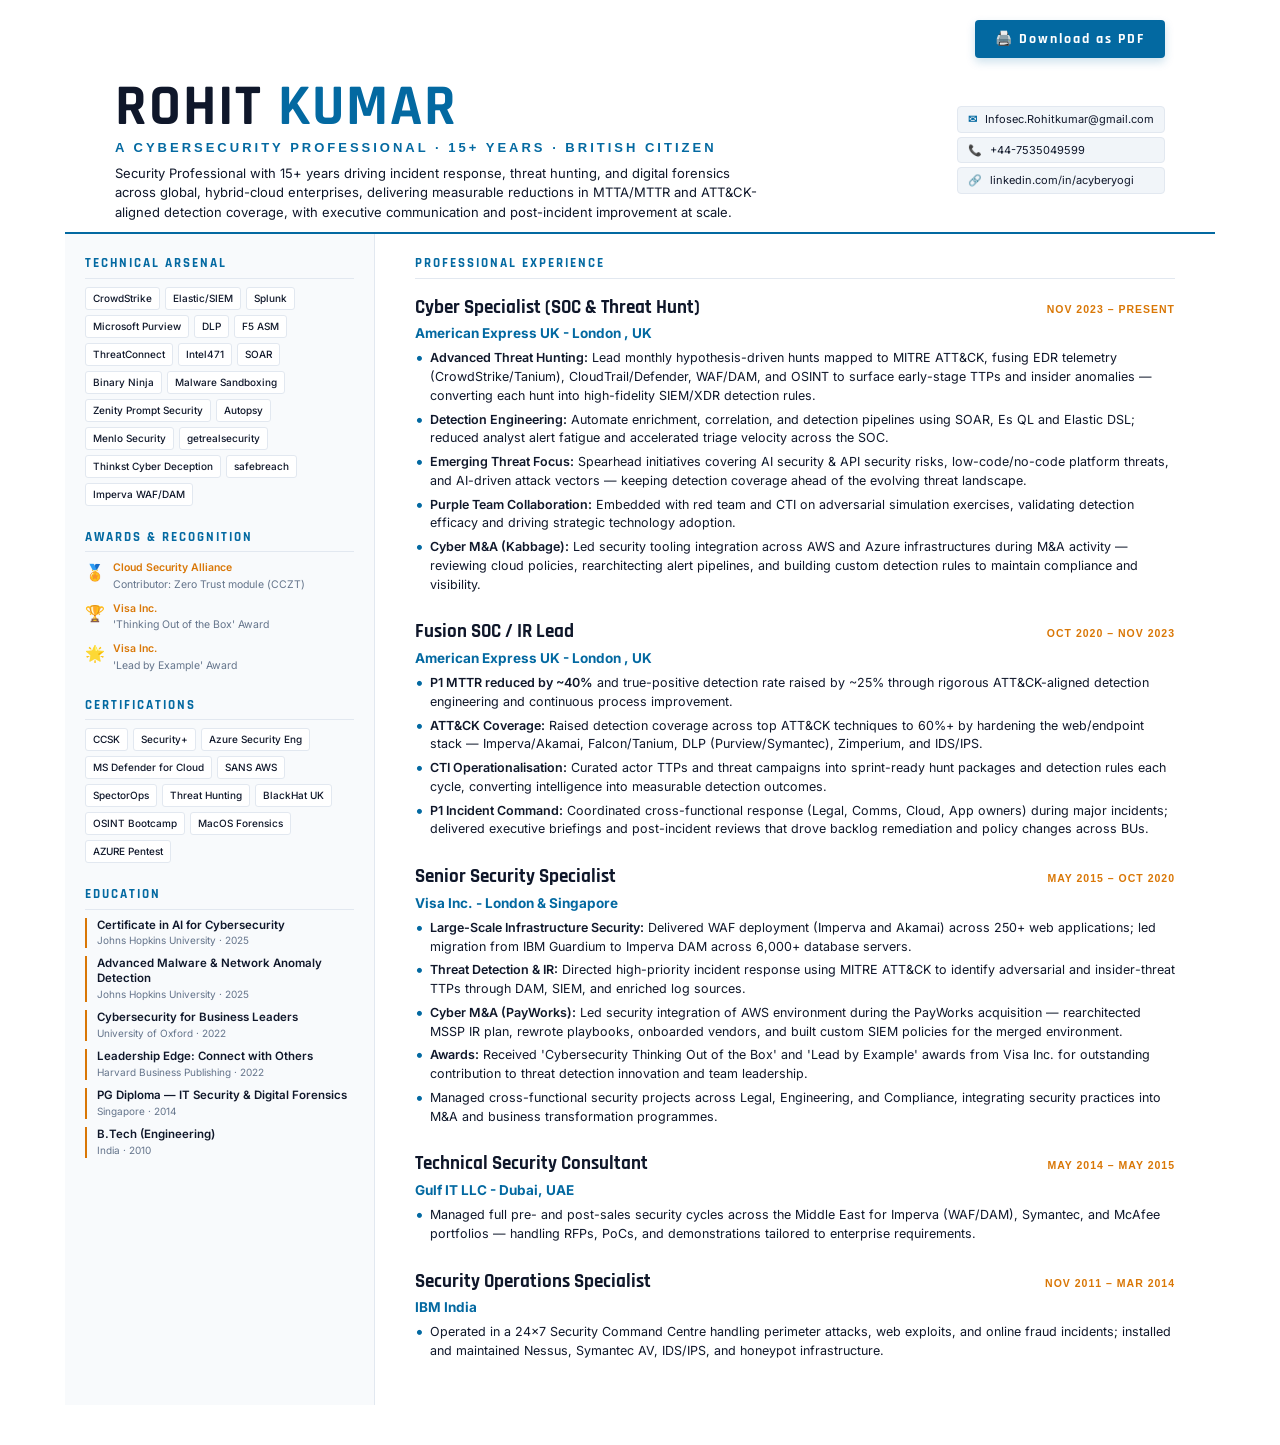
==== commit 7354fa47: "Update index.html" ====
--- a/index.html
+++ b/index.html
@@ -6,10 +6,15 @@
 <title>Rohit Kumar — Cybersecurity Professional</title>
 <link href="https://fonts.googleapis.com/css2?family=Rajdhani:wght@500;600;700&family=Inter:wght@300;400;500;600&display=swap" rel="stylesheet">
 <style>
-/* Styling the button to match your theme */
+/* --- BUTTON STYLING --- */
+.print-container {
+  text-align: right; 
+  padding: 20px 50px 0;
+}
+
 .download-btn {
   background: var(--cyan);
-  color: var(--bg);
+  color: #fff;
   border: none;
   padding: 10px 20px;
   font-family: 'Rajdhani', sans-serif;
@@ -19,18 +24,18 @@
   border-radius: 4px;
   cursor: pointer;
   transition: 0.3s;
-  margin-top: 15px;
-  box-shadow: 0 0 15px rgba(56, 189, 248, 0.3);
+  box-shadow: 0 4px 10px rgba(3, 105, 161, 0.2);
 }
 
 .download-btn:hover {
-  background: #fff;
-  box-shadow: 0 0 20px rgba(56, 189, 248, 0.6);
-}
-
-/* CRITICAL: Hides the button and footer during printing */
+  background: var(--blue);
+  box-shadow: 0 6px 15px rgba(3, 105, 161, 0.4);
+  transform: translateY(-1px);
+}
+
+/* CRITICAL: Hides the button and adjusts spacing during printing */
 @media print {
-  .download-btn, .footer {
+  .print-container, .download-btn, .footer {
     display: none !important;
   }
   body {
@@ -42,80 +47,85 @@
     width: 100%;
   }
 }
+
+/* --- THEME VARIABLES (Darker Blues for Light Background) --- */
 :root {
-  --bg: #121417;
-  --card: #1C1F24;
-  --cyan: #38BDF8;
-  --blue: #0EA5E9;
-  --gold: #FACC15;
-  --text: #F8FAFC;
-  --muted: #94A3B8;
-  --border: #334155;
+  --bg: #FFFFFF;        
+  --card: #F1F5F9;      
+  --cyan: #0369A1;      /* Deep Sky Blue for primary accents */
+  --blue: #0C4A6E;      /* Very Dark Navy for secondary accents/hover */
+  --gold: #D97706;      
+  --text: #0F172A;      
+  --muted: #64748B;     
+  --border: #E2E8F0;    
 }
 
   * { margin: 0; padding: 0; box-sizing: border-box; }
   body { background: var(--bg); color: var(--text); font-family: 'Inter', sans-serif; width: 1150px; margin: 0 auto; line-height: 1.5; padding-bottom: 40px; }
 
-  /* --- COMPACT HEADER (Space Reduced) --- */
+  /* --- COMPACT HEADER --- */
   .header {
-    padding: 20px 50px 10px; /* Reduced vertical padding */
+    padding: 20px 50px 10px; 
     border-bottom: 2px solid var(--cyan);
     display: grid;
     grid-template-columns: 1fr auto;
     align-items: center;
     gap: 30px;
   }
-  .name { font-family: 'Rajdhani', sans-serif; font-size: 58px; font-weight: 700; color: #fff; letter-spacing: 2px; line-height: 1; margin-bottom: 2px; }
+  .name { font-family: 'Rajdhani', sans-serif; font-size: 58px; font-weight: 700; color: var(--text); letter-spacing: 2px; line-height: 1; margin-bottom: 2px; }
   .name span { color: var(--cyan); }
-  .header-meta { font-family: 'Rajdhani', sans-serif; font-size: 13px; color: var(--cyan); letter-spacing: 3px; text-transform: uppercase; margin-top: 2px; display: block; }
-  .tagline { font-size: 13px; color: #FFFFFF; max-width: 650px; margin-top: 6px; font-weight: 300; line-height: 1.5; }
+  .header-meta { font-family: 'Rajdhani', sans-serif; font-size: 13px; color: var(--cyan); letter-spacing: 3px; text-transform: uppercase; margin-top: 2px; display: block; font-weight: 600; }
+  .tagline { font-size: 13px; color: var(--text); max-width: 650px; margin-top: 6px; font-weight: 400; line-height: 1.5; }
   
   .contact-grid { display: grid; grid-template-columns: 1fr; gap: 4px; }
-  .pill { background: rgba(0,200,224,0.05); border: 1px solid var(--border); padding: 4px 10px; font-size: 11px; border-radius: 4px; color: var(--text); }
+  .pill { background: var(--card); border: 1px solid var(--border); padding: 4px 10px; font-size: 11px; border-radius: 4px; color: var(--text); }
   .pill b { color: var(--cyan); margin-right: 5px; }
 
   /* --- LAYOUT --- */
   .main { display: grid; grid-template-columns: 310px 1fr; }
-  .sidebar { background: rgba(13, 31, 51, 0.4); border-right: 1px solid var(--border); padding: 20px 20px; }
+  .sidebar { background: #F8FAFC; border-right: 1px solid var(--border); padding: 20px 20px; } 
   .content { padding: 20px 40px; }
 
-  /* --- SECTION TITLES (Space Reduced) --- */
+  /* --- SECTION TITLES --- */
   .s-title { font-family: 'Rajdhani', sans-serif; font-size: 13px; font-weight: 700; color: var(--cyan); border-bottom: 1px solid var(--border); padding-bottom: 4px; margin-bottom: 8px; text-transform: uppercase; letter-spacing: 2px; }
   .s-section { margin-bottom: 22px; }
   .c-title { font-family: 'Rajdhani', sans-serif; font-size: 13px; font-weight: 700; color: var(--cyan); border-bottom: 1px solid var(--border); padding-bottom: 4px; margin-bottom: 15px; text-transform: uppercase; letter-spacing: 2px; }
 
   /* --- TAGS & SIDEBAR LISTS --- */
   .tags { display: flex; flex-wrap: wrap; gap: 5px; }
-  .tag { background: var(--card); border: 1px solid var(--border); padding: 3px 7px; font-size: 10px; border-radius: 3px; color: #fff; }
+  .tag { background: #FFFFFF; border: 1px solid var(--border); padding: 3px 7px; font-size: 10px; border-radius: 3px; color: var(--text); font-weight: 500; }
 
   .item-card { margin-bottom: 8px; padding-left: 10px; border-left: 2px solid var(--blue); }
   .item-card.edu { border-left-color: var(--gold); }
-  .item-title { font-size: 11.5px; font-weight: 600; color: #fff; line-height: 1.3; }
+  .item-title { font-size: 11.5px; font-weight: 600; color: var(--text); line-height: 1.3; }
   .item-sub { font-size: 10px; color: var(--muted); margin-top: 1px; }
 
-  /* --- EXPERIENCE (Space Reduced) --- */
+  /* --- EXPERIENCE --- */
   .job { margin-bottom: 24px; }
   .job-header { display: flex; justify-content: space-between; align-items: baseline; margin-bottom: 1px; }
-  .job-title { font-family: 'Rajdhani', sans-serif; font-size: 19px; font-weight: 700; color: #fff; }
-  .job-date { font-size: 10.5px; color: var(--gold); font-weight: 500; font-family: 'Rajdhani', sans-serif; letter-spacing: 1px; }
+  .job-title { font-family: 'Rajdhani', sans-serif; font-size: 19px; font-weight: 700; color: var(--text); }
+  .job-date { font-size: 10.5px; color: var(--gold); font-weight: 600; font-family: 'Rajdhani', sans-serif; letter-spacing: 1px; }
   .company-line { display: flex; align-items: center; gap: 10px; margin-bottom: 6px; }
-  .logo { width: 22px; height: 22px; object-fit: contain; filter: brightness(1.2); }
-  .org { font-size: 13.5px; font-weight: 600; color: var(--cyan); }
+  .org { font-size: 13.5px; font-weight: 700; color: var(--cyan); }
 
   .bullets { list-style: none; }
-  .bullets li { font-size: 12.5px; color: #FFFFFF; margin-bottom: 5px; padding-left: 15px; position: relative; line-height: 1.5; }
+  .bullets li { font-size: 12.5px; color: var(--text); margin-bottom: 5px; padding-left: 15px; position: relative; line-height: 1.5; }
   .bullets li::before { content: '•'; position: absolute; left: 0; color: var(--cyan); font-size: 16px; line-height: 1; }
-  .bullets li strong { color: #fff; }
+  .bullets li strong { color: var(--text); font-weight: 600; }
 
   .award-box { display: flex; gap: 8px; margin-bottom: 8px; }
   .award-icon { font-size: 16px; }
   .award-info { font-size: 10.5px; color: var(--muted); }
-  .award-info b { color: var(--gold); display: block; margin-bottom: 1px; }
+  .award-info b { color: var(--gold); display: block; margin-bottom: 1px; font-weight: 600; }
 
   .footer { text-align: center; padding: 20px; font-size: 10px; color: var(--muted); border-top: 1px solid var(--border); }
 </style>
 </head>
 <body>
+
+<div class="print-container">
+  <button class="download-btn" onclick="window.print()">🖨️ Download as PDF</button>
+</div>
 
 <div class="header">
   <div>
@@ -220,7 +230,6 @@
         <span class="job-date">NOV 2023 – PRESENT</span>
       </div>
       <div class="company-line">
-        <img src="https://logo.clearbit.com/americanexpress.com" class="logo">
         <span class="org">American Express UK - London , UK</span>
       </div>
       <ul class="bullets">
@@ -238,7 +247,6 @@
         <span class="job-date">OCT 2020 – NOV 2023</span>
       </div>
       <div class="company-line">
-        <img src="https://logo.clearbit.com/americanexpress.com" class="logo">
         <span class="org">American Express UK - London , UK</span>
       </div>
       <ul class="bullets">
@@ -255,7 +263,6 @@
         <span class="job-date">MAY 2015 – OCT 2020</span>
       </div>
       <div class="company-line">
-        <img src="https://logo.clearbit.com/visa.com" class="logo">
         <span class="org">Visa Inc. - London & Singapore</span>
       </div>
       <ul class="bullets">
@@ -273,7 +280,6 @@
         <span class="job-date">MAY 2014 – MAY 2015</span>
       </div>
       <div class="company-line">
-        <img src="https://logo.clearbit.com/gulfit.ae" class="logo">
         <span class="org">Gulf IT LLC - Dubai, UAE</span>
       </div>
       <ul class="bullets">
@@ -287,7 +293,6 @@
         <span class="job-date">NOV 2011 – MAR 2014</span>
       </div>
       <div class="company-line">
-        <img src="https://logo.clearbit.com/ibm.com" class="logo">
         <span class="org">IBM India</span>
       </div>
       <ul class="bullets">
@@ -296,3 +301,5 @@
     </div>
   </div>
 </div>
+</body>
+</html>
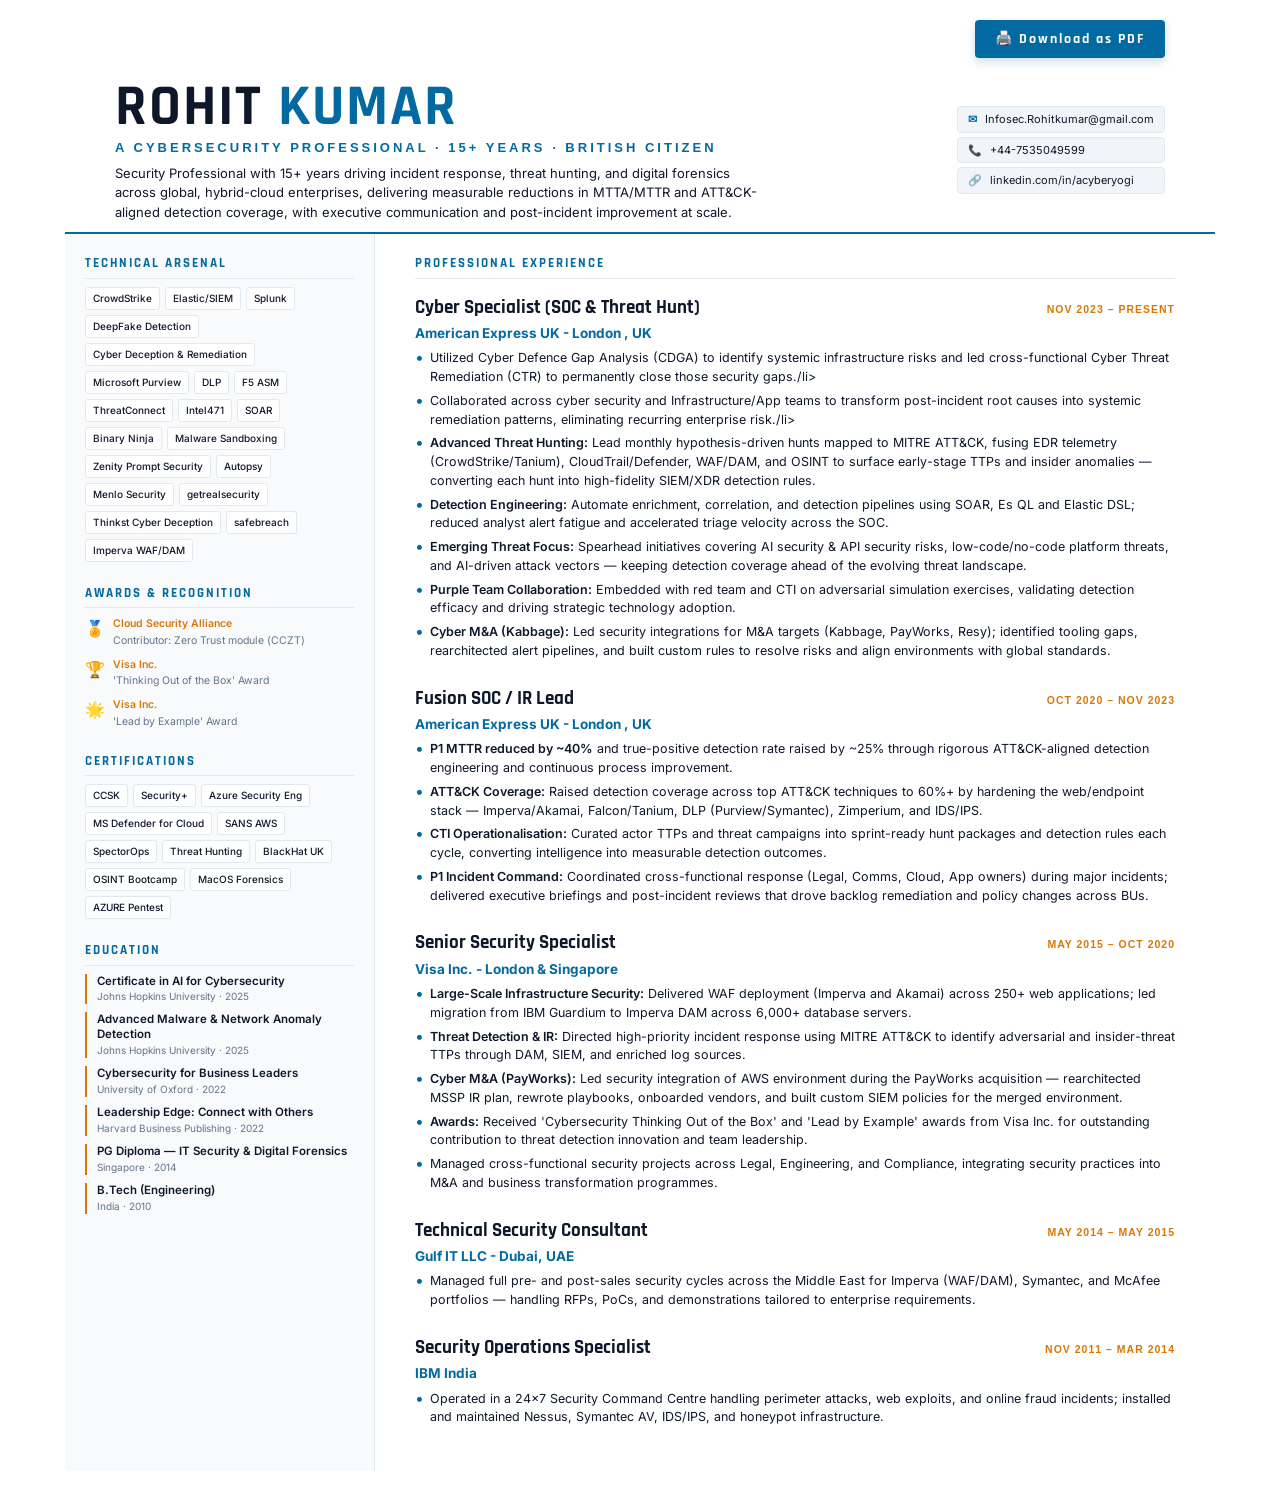
==== commit a1111f88: "Update job descriptions and add new tags in index.html" ====
--- a/index.html
+++ b/index.html
@@ -33,13 +33,17 @@
   transform: translateY(-1px);
 }
 
-/* CRITICAL: Hides the button and adjusts spacing during printing */
+/* CRITICAL: Hides browser headers/footers and controls print view */
+@page {
+  margin: 0; /* This strictly removes the browser-generated date, URL, and page numbers */
+}
+
 @media print {
-  .print-container, .download-btn, .footer {
+  .print-container, .footer {
     display: none !important;
   }
   body {
-    padding: 0;
+    padding: 15mm 0 !important; /* Adds safe spacing at the top and bottom of the printed page */
     margin: 0;
     width: 100%;
   }
@@ -148,6 +152,8 @@
         <span class="tag">CrowdStrike</span> 
         <span class="tag">Elastic/SIEM</span> 
         <span class="tag">Splunk</span>
+        <span class="tag">DeepFake Detection</span>
+        <span class="tag">Cyber Deception & Remediation</span>
         <span class="tag">Microsoft Purview</span> 
         <span class="tag">DLP</span> 
         <span class="tag">F5 ASM</span>
@@ -233,11 +239,13 @@
         <span class="org">American Express UK - London , UK</span>
       </div>
       <ul class="bullets">
+        <li><strong></strong> Utilized Cyber Defence Gap Analysis (CDGA) to identify systemic infrastructure risks and led cross-functional Cyber Threat Remediation (CTR) to permanently close those security gaps./li>
+          <li><strong></strong> Collaborated across cyber security  and Infrastructure/App teams to transform post-incident root causes into systemic remediation patterns, eliminating recurring enterprise risk./li>
         <li><strong>Advanced Threat Hunting:</strong> Lead monthly hypothesis-driven hunts mapped to MITRE ATT&CK, fusing EDR telemetry (CrowdStrike/Tanium), CloudTrail/Defender, WAF/DAM, and OSINT to surface early-stage TTPs and insider anomalies — converting each hunt into high-fidelity SIEM/XDR detection rules.</li>
         <li><strong>Detection Engineering:</strong> Automate enrichment, correlation, and detection pipelines using SOAR, Es QL and Elastic DSL; reduced analyst alert fatigue and accelerated triage velocity across the SOC.</li>
         <li><strong>Emerging Threat Focus:</strong> Spearhead initiatives covering AI security & API security risks, low-code/no-code platform threats, and AI-driven attack vectors — keeping detection coverage ahead of the evolving threat landscape.</li>
         <li><strong>Purple Team Collaboration:</strong> Embedded with red team and CTI on adversarial simulation exercises, validating detection efficacy and driving strategic technology adoption.</li>
-        <li><strong>Cyber M&A (Kabbage):</strong> Led security tooling integration across AWS and Azure infrastructures during M&A activity — reviewing cloud policies, rearchitecting alert pipelines, and building custom detection rules to maintain compliance and visibility.</li>
+          <li><strong>Cyber M&A (Kabbage):</strong> Led security integrations for M&A targets (Kabbage, PayWorks, Resy); identified tooling gaps, rearchitected alert pipelines, and built custom rules to resolve risks and align environments with global standards.</li>
       </ul>
     </div>
 
